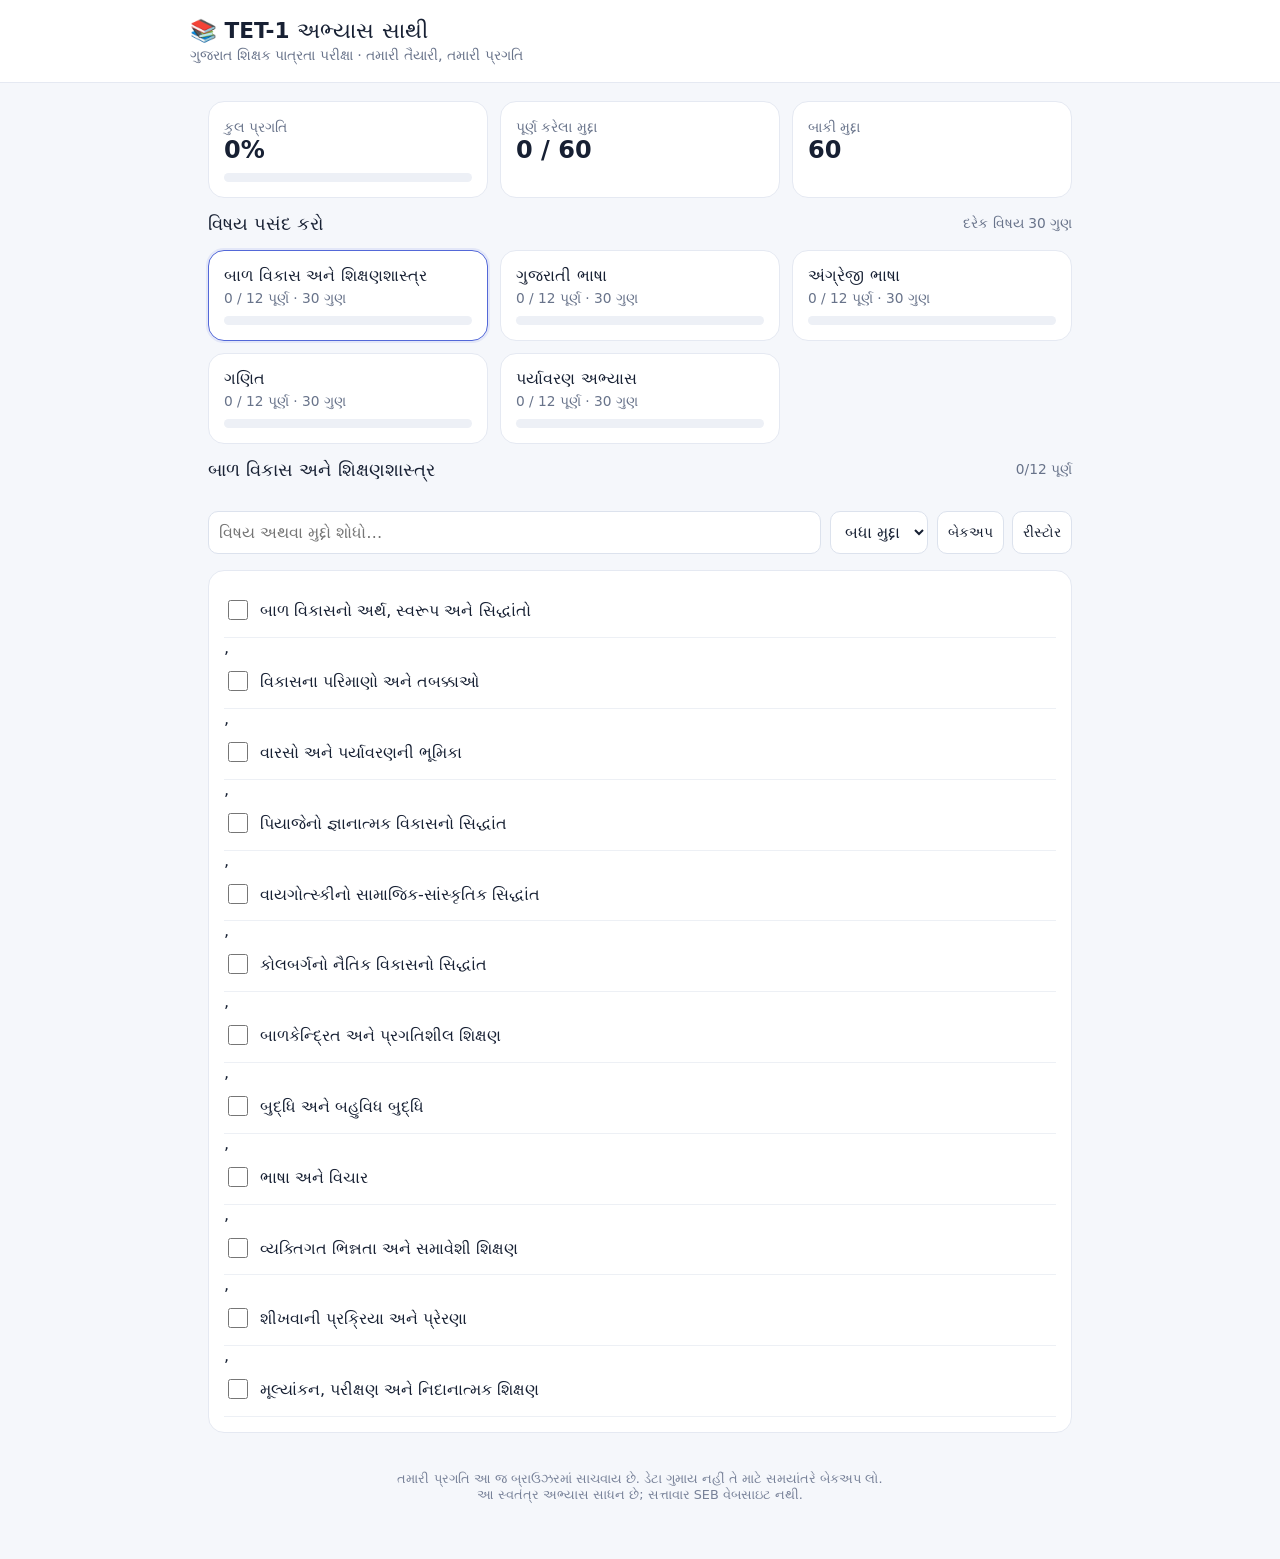
==== index.html @ f1911a13 "Build Gujarati TET-1 study checklist website" ====
<!doctype html>
<html lang="gu">
<head>
<meta charset="utf-8"><meta name="viewport" content="width=device-width,initial-scale=1">
<meta name="theme-color" content="#f5f7fb"><meta name="description" content="ગુજરાત TET-1 માટે સરળ ગુજરાતી અભ્યાસ પ્રગતિ ટ્રેકર">
<title>TET-1 અભ્યાસ સાથી</title>
<style>
:root{font-family:system-ui,"Noto Sans Gujarati",sans-serif;color:#172033;background:#f5f7fb;font-synthesis:none}*{box-sizing:border-box}body{margin:0}header{background:#fff;border-bottom:1px solid #e5e9f2;padding:18px max(18px,calc((100% - 900px)/2));position:sticky;top:0;z-index:2}h1{font-size:1.35rem;margin:0}header p{margin:4px 0 0;color:#68738a;font-size:.9rem}.wrap{max-width:900px;margin:auto;padding:18px}.stats,.subjects{display:grid;grid-template-columns:repeat(2,minmax(0,1fr));gap:12px}.card{background:white;border:1px solid #e5e9f2;border-radius:16px;padding:15px}.stat strong{font-size:1.5rem;display:block}.muted{color:#68738a;font-size:.86rem}.bar{height:9px;background:#edf0f6;border-radius:20px;overflow:hidden;margin-top:9px}.bar i{display:block;height:100%;background:#5368d8;border-radius:20px}.toolbar{display:flex;gap:9px;flex-wrap:wrap;margin:16px 0}.toolbar input,.toolbar select,button{font:inherit;border:1px solid #dce2ed;border-radius:10px;padding:10px;background:#fff;color:inherit}.toolbar input{flex:1;min-width:150px}.subject{cursor:pointer;text-align:left;width:100%}.subject.active{border-color:#5368d8;box-shadow:0 0 0 2px #5368d81c}.subject h3{margin:0 0 5px;font-size:1rem}.subject .muted{display:block}.topics{margin-top:14px}.topic{display:flex;gap:12px;align-items:flex-start;padding:13px 4px;border-bottom:1px solid #edf0f5}.topic input{width:20px;height:20px;accent-color:#5368d8;flex:none;margin:1px 0 0}.topic label{line-height:1.55;flex:1}.topic.done label{color:#8992a3;text-decoration:line-through}.section-title{display:flex;justify-content:space-between;align-items:center;gap:8px}.section-title h2{font-size:1.12rem}.actions{display:flex;gap:8px;flex-wrap:wrap}.actions button{font-size:.86rem}.empty{text-align:center;padding:30px;color:#68738a}.foot{font-size:.8rem;color:#778198;text-align:center;padding:25px 8px}@media(min-width:650px){.stats{grid-template-columns:repeat(3,1fr)}.subjects{grid-template-columns:repeat(3,1fr)}}@media(max-width:380px){.wrap{padding:12px}.card{padding:12px}}
</style></head>
<body><header><h1>📚 TET-1 અભ્યાસ સાથી</h1><p>ગુજરાત શિક્ષક પાત્રતા પરીક્ષા · તમારી તૈયારી, તમારી પ્રગતિ</p></header>
<main class="wrap"><section class="stats"><div class="card stat"><span class="muted">કુલ પ્રગતિ</span><strong id="percent">0%</strong><div class="bar"><i id="overallbar" style="width:0%"></i></div></div><div class="card stat"><span class="muted">પૂર્ણ કરેલા મુદ્દા</span><strong id="completed">0 / 0</strong></div><div class="card stat"><span class="muted">બાકી મુદ્દા</span><strong id="remaining">0</strong></div></section>
<div class="section-title"><h2>વિષય પસંદ કરો</h2><span class="muted">દરેક વિષય 30 ગુણ</span></div><section class="subjects" id="subjects"></section>
<div class="section-title"><h2 id="topicTitle">અભ્યાસના મુદ્દા</h2><span id="subjectProgress" class="muted"></span></div>
<div class="toolbar"><input id="search" type="search" placeholder="વિષય અથવા મુદ્દો શોધો…"><select id="filter"><option value="all">બધા મુદ્દા</option><option value="todo">બાકી</option><option value="done">પૂર્ણ</option></select><div class="actions"><button id="export">બેકઅપ</button><button id="import">રીસ્ટોર</button><input id="file" type="file" accept="application/json" hidden></div></div>
<section class="card topics" id="topics"></section><p class="foot">તમારી પ્રગતિ આ જ બ્રાઉઝરમાં સાચવાય છે. ડેટા ગુમાય નહીં તે માટે સમયાંતરે બેકઅપ લો.<br>આ સ્વતંત્ર અભ્યાસ સાધન છે; સત્તાવાર SEB વેબસાઇટ નથી.</p></main>
<script>
const subjects=[
{id:"cdp",name:"બાળ વિકાસ અને શિક્ષણશાસ્ત્ર",topics:["બાળ વિકાસનો અર્થ, સ્વરૂપ અને સિદ્ધાંતો","વિકાસના પરિમાણો અને તબક્કાઓ","વારસો અને પર્યાવરણની ભૂમિકા","પિયાજેનો જ્ઞાનાત્મક વિકાસનો સિદ્ધાંત","વાયગોત્સ્કીનો સામાજિક-સાંસ્કૃતિક સિદ્ધાંત","કોલબર્ગનો નૈતિક વિકાસનો સિદ્ધાંત","બાળકેન્દ્રિત અને પ્રગતિશીલ શિક્ષણ","બુદ્ધિ અને બહુવિધ બુદ્ધિ","ભાષા અને વિચાર","વ્યક્તિગત ભિન્નતા અને સમાવેશી શિક્ષણ","શીખવાની પ્રક્રિયા અને પ્રેરણા","મૂલ્યાંકન, પરીક્ષણ અને નિદાનાત્મક શિક્ષણ"]},
{id:"gu",name:"ગુજરાતી ભાષા",topics:["ભાષા સંપાદન અને ભાષા શિક્ષણના સિદ્ધાંતો","સાંભળવું અને બોલવું","વાંચન કૌશલ્ય અને ગદ્ય સમજ","લેખન કૌશલ્ય અને સર્જનાત્મક લેખન","વ્યાકરણ: સંજ્ઞા, સર્વનામ, વિશેષણ","ક્રિયાપદ, કાળ અને વાક્યરચના","સંધિ અને સમાસ","જોડણી, વિરામચિહ્નો અને શબ્દભંડોળ","સમાનાર્થી અને વિરુદ્ધાર્થી શબ્દો","રૂઢિપ્રયોગ અને કહેવતો","ભાષા શિક્ષણની પદ્ધતિઓ અને પ્રવૃત્તિઓ","ભાષાકીય ભૂલો અને ઉપચારાત્મક શિક્ષણ"]},
{id:"en",name:"અંગ્રેજી ભાષા",topics:["Learning and acquisition","Principles of language teaching","Listening and speaking skills","Reading comprehension","Writing skills and composition","Parts of speech","Tenses and subject-verb agreement","Articles, prepositions and conjunctions","Vocabulary, synonyms and antonyms","Phonetics and pronunciation","Language teaching methods and activities","Remedial teaching and assessment"]},
{id:"math",name:"ગણિત",topics:["સંખ્યા પદ્ધતિ અને સ્થાનકિંમત","પૂર્ણાંક, અપૂર્ણાંક અને દશાંશ","સરવાળો, બાદબાકી, ગુણાકાર અને ભાગાકાર","અવયવ અને અવયવીકરણ","માપન: લંબાઈ, વજન અને સમય","નાણાં અને વ્યવહાર","ભૂમિતિ: રેખા, ખૂણા અને આકાર","પરિમિતિ અને ક્ષેત્રફળ","ઘન આકારો અને ઘનફળ","આંકડાશાસ્ત્ર અને માહિતીનું નિરૂપણ","ગણિત શિક્ષણની પદ્ધતિઓ","ગણિતીય તર્ક, ભૂલો અને ઉપચારાત્મક શિક્ષણ"]},
{id:"evs",name:"પર્યાવરણ અભ્યાસ",topics:["પરિવાર અને સામાજિક સંબંધો","ખોરાક અને પોષણ","પાણી: સ્ત્રોત, ઉપયોગ અને સંરક્ષણ","આવાસ અને રહેઠાણ","પ્રવાસ અને પરિવહન","છોડ અને પ્રાણીઓ","માનવ શરીર અને આરોગ્ય","પર્યાવરણ અને પ્રદૂષણ","કુદરતી સંસાધનો અને સંરક્ષણ","સ્થાનિક પર્યાવરણ અને સમુદાય","EVS શિક્ષણની પ્રવૃત્તિઓ અને પ્રયોગો","અવલોકન, પ્રોજેક્ટ અને મૂલ્યાંકન"]}];
const KEY="tet1-progress-v1";let saved={};try{saved=JSON.parse(localStorage.getItem(KEY)||"{}")}catch{}
let active="cdp";const all=()=>subjects.flatMap(s=>s.topics.map((t,i)=>s.id+"-"+i));const isDone=id=>saved[id]===true;
function totals(){let ids=all(),done=ids.filter(isDone).length,p=ids.length?Math.round(done/ids.length*100):0;document.querySelector("#percent").textContent=p+"%";document.querySelector("#overallbar").style.width=p+"%";document.querySelector("#completed").textContent=done+" / "+ids.length;document.querySelector("#remaining").textContent=ids.length-done}
function renderSubjects(){document.querySelector("#subjects").innerHTML=subjects.map(s=>{let n=s.topics.filter((_,i)=>isDone(s.id+"-"+i)).length,p=Math.round(n/s.topics.length*100);return '<button class="card subject '+(active===s.id?'active':'')+'" data-id="'+s.id+'"><h3>'+s.name+'</h3><span class="muted">'+n+' / '+s.topics.length+' પૂર્ણ · 30 ગુણ</span><div class="bar"><i style="width:'+p+'%"></i></div></button>'}).join("");document.querySelectorAll(".subject").forEach(b=>b.onclick=()=>{active=b.dataset.id;render()})}
function renderTopics(){let s=subjects.find(x=>x.id===active),q=document.querySelector("#search").value.trim().toLowerCase(),f=document.querySelector("#filter").value;document.querySelector("#topicTitle").textContent=s.name;let done=s.topics.filter((_,i)=>isDone(s.id+"-"+i)).length;document.querySelector("#subjectProgress").textContent=done+"/"+s.topics.length+" પૂર્ણ";let rows=s.topics.map((t,i)=>({t,id:s.id+"-"+i,done:isDone(s.id+"-"+i)})).filter(x=>(!q||(x.t+" "+s.name).toLowerCase().includes(q))&&(f==="all"||(f==="done"?x.done:!x.done)));document.querySelector("#topics").innerHTML=rows.length?rows.map(x=>'<div class="topic '+(x.done?'done':'')+'"><input type="checkbox" id="'+x.id+'" '+(x.done?'checked':'')+'><label for="'+x.id+'">'+x.t+'</label></div>').join():'<div class="empty">આ ફિલ્ટરમાં કોઈ મુદ્દો મળ્યો નથી.</div>';rows.forEach(x=>document.getElementById(x.id).onchange=e=>{saved[x.id]=e.target.checked;localStorage.setItem(KEY,JSON.stringify(saved));render()})}
function render(){totals();renderSubjects();renderTopics()}
document.querySelector("#search").oninput=renderTopics;document.querySelector("#filter").onchange=renderTopics;
document.querySelector("#export").onclick=()=>{let a=document.createElement("a"),u=URL.createObjectURL(new Blob([JSON.stringify(saved,null,2)],{type:"application/json"}));a.href=u;a.download="tet1-progress-backup.json";a.click();URL.revokeObjectURL(u)};
document.querySelector("#import").onclick=()=>document.querySelector("#file").click();document.querySelector("#file").onchange=async e=>{try{let d=JSON.parse(await e.target.files[0].text());if(!d||typeof d!=="object"||Array.isArray(d))throw 0;saved=Object.fromEntries(Object.entries(d).filter(([k,v])=>all().includes(k)&&v===true));localStorage.setItem(KEY,JSON.stringify(saved));render();alert("બેકઅપ સફળતાપૂર્વક રીસ્ટોર થયું.")}catch{alert("આ બેકઅપ ફાઇલ માન્ય નથી.")}e.target.value=""};
render();
</script></body></html>
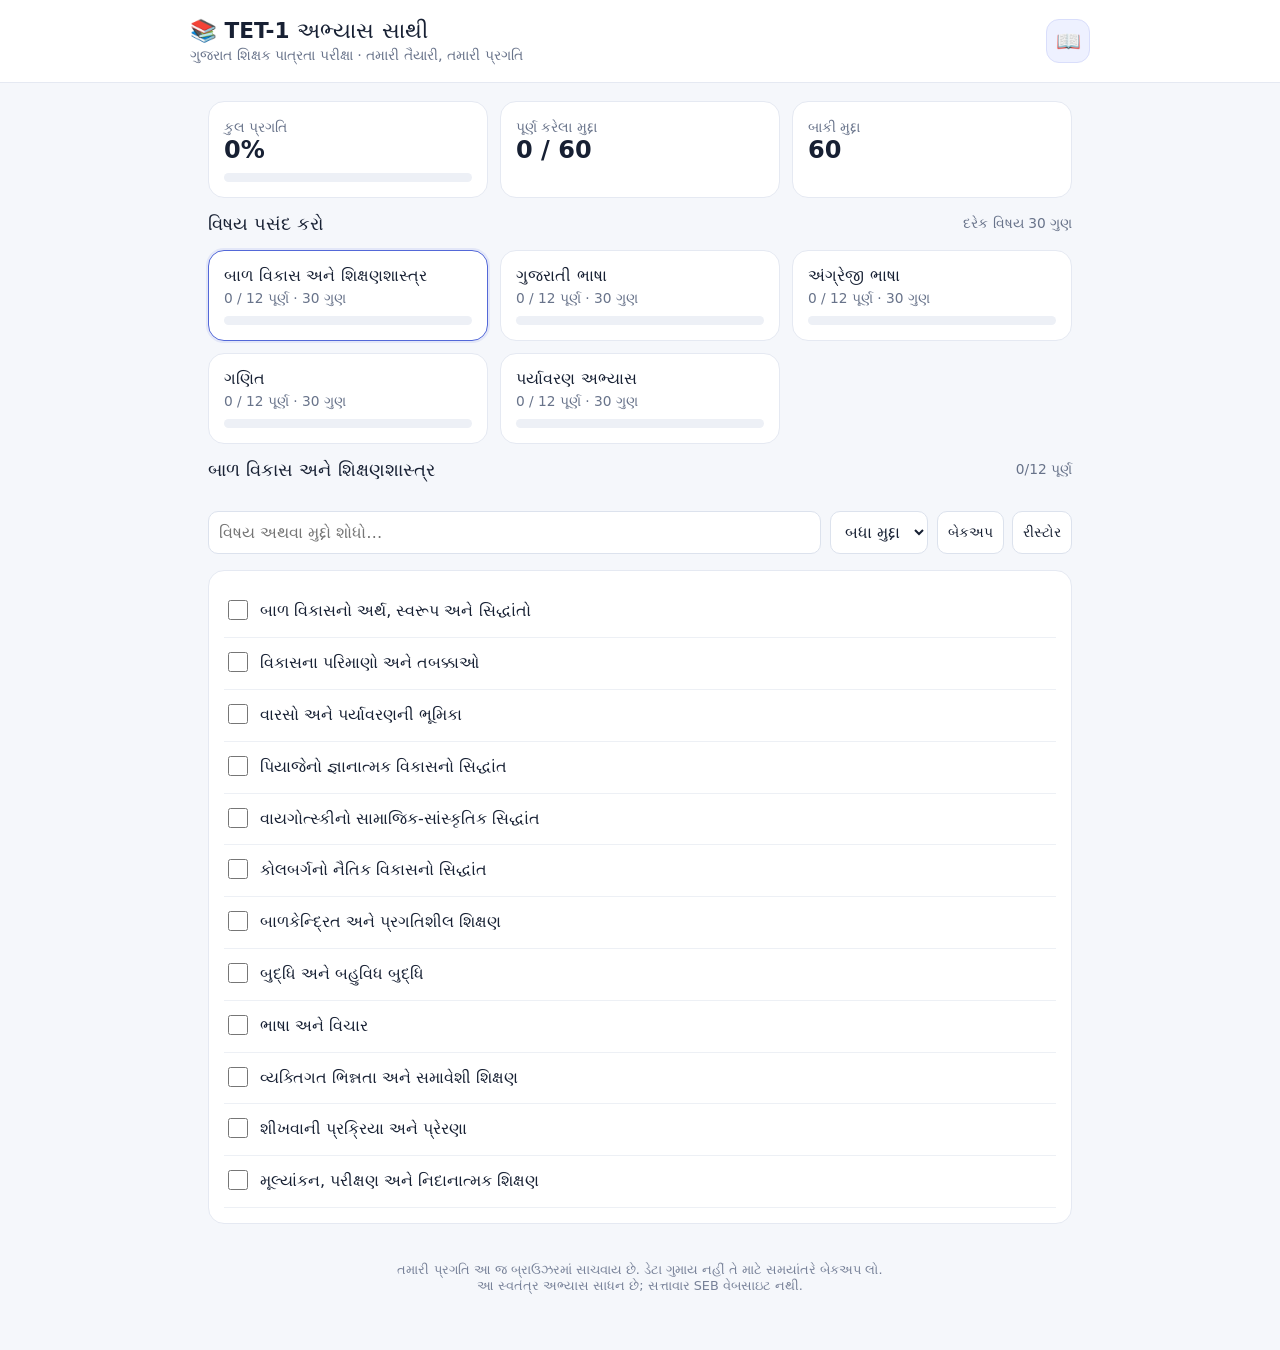
==== commit 3a0672bd: "Add detailed Gujarati TET-1 syllabus and paper pattern" ====
--- a/index.html
+++ b/index.html
@@ -6,9 +6,256 @@
 <title>TET-1 અભ્યાસ સાથી</title>
 <style>
 :root{font-family:system-ui,"Noto Sans Gujarati",sans-serif;color:#172033;background:#f5f7fb;font-synthesis:none}*{box-sizing:border-box}body{margin:0}header{background:#fff;border-bottom:1px solid #e5e9f2;padding:18px max(18px,calc((100% - 900px)/2));position:sticky;top:0;z-index:2}h1{font-size:1.35rem;margin:0}header p{margin:4px 0 0;color:#68738a;font-size:.9rem}.wrap{max-width:900px;margin:auto;padding:18px}.stats,.subjects{display:grid;grid-template-columns:repeat(2,minmax(0,1fr));gap:12px}.card{background:white;border:1px solid #e5e9f2;border-radius:16px;padding:15px}.stat strong{font-size:1.5rem;display:block}.muted{color:#68738a;font-size:.86rem}.bar{height:9px;background:#edf0f6;border-radius:20px;overflow:hidden;margin-top:9px}.bar i{display:block;height:100%;background:#5368d8;border-radius:20px}.toolbar{display:flex;gap:9px;flex-wrap:wrap;margin:16px 0}.toolbar input,.toolbar select,button{font:inherit;border:1px solid #dce2ed;border-radius:10px;padding:10px;background:#fff;color:inherit}.toolbar input{flex:1;min-width:150px}.subject{cursor:pointer;text-align:left;width:100%}.subject.active{border-color:#5368d8;box-shadow:0 0 0 2px #5368d81c}.subject h3{margin:0 0 5px;font-size:1rem}.subject .muted{display:block}.topics{margin-top:14px}.topic{display:flex;gap:12px;align-items:flex-start;padding:13px 4px;border-bottom:1px solid #edf0f5}.topic input{width:20px;height:20px;accent-color:#5368d8;flex:none;margin:1px 0 0}.topic label{line-height:1.55;flex:1}.topic.done label{color:#8992a3;text-decoration:line-through}.section-title{display:flex;justify-content:space-between;align-items:center;gap:8px}.section-title h2{font-size:1.12rem}.actions{display:flex;gap:8px;flex-wrap:wrap}.actions button{font-size:.86rem}.empty{text-align:center;padding:30px;color:#68738a}.foot{font-size:.8rem;color:#778198;text-align:center;padding:25px 8px}@media(min-width:650px){.stats{grid-template-columns:repeat(3,1fr)}.subjects{grid-template-columns:repeat(3,1fr)}}@media(max-width:380px){.wrap{padding:12px}.card{padding:12px}}
+
+header .headrow{max-width:900px;margin:auto;display:flex;align-items:center;justify-content:space-between;gap:14px}
+.nav-icon{width:44px;height:44px;display:grid;place-items:center;padding:0;border-radius:13px;font-size:1.25rem;background:#eef1ff;border:1px solid #d9defb;cursor:pointer;flex:none}
+.nav-icon:focus-visible,.close-syllabus:focus-visible,summary:focus-visible{outline:3px solid #8b9aff;outline-offset:3px}
+.syllabus-panel{margin-bottom:18px;scroll-margin-top:100px}
+.syllabus-head{display:flex;justify-content:space-between;align-items:flex-start;gap:12px}
+.syllabus-head h2{margin:0 0 6px;font-size:1.2rem}
+.syllabus-head p{margin:0}
+.close-syllabus{font:inherit;border:1px solid #dce2ed;border-radius:10px;padding:8px 11px;background:#fff;color:inherit;white-space:nowrap}
+.pattern-grid{display:grid;grid-template-columns:repeat(2,minmax(0,1fr));gap:9px;margin:14px 0}
+.pattern-cell{background:#f7f8fc;border:1px solid #e8ebf3;border-radius:12px;padding:11px}
+.pattern-cell strong{display:block;font-size:1.1rem}
+.pattern-cell span{display:block;color:#68738a;font-size:.82rem;margin-top:2px}
+.pattern-table{width:100%;border-collapse:collapse;font-size:.91rem;margin:10px 0 12px}
+.pattern-table th,.pattern-table td{border-bottom:1px solid #e9edf4;padding:10px 7px;text-align:left;vertical-align:top}
+.pattern-table th{color:#59657c;font-weight:650;background:#fafbfe}
+.pattern-table td:nth-child(2),.pattern-table td:nth-child(3){white-space:nowrap}
+.syllabus-item{border:1px solid #e6eaf2;border-radius:13px;margin:10px 0;background:#fff;overflow:hidden}
+.syllabus-item summary{padding:14px 15px;cursor:pointer;font-weight:700;line-height:1.45}
+.syllabus-body{padding:0 15px 15px;line-height:1.75;color:#344057}
+.syllabus-body h4{margin:12px 0 5px;color:#202b42}
+.syllabus-body ul{padding-left:20px;margin:6px 0}
+.syllabus-body li{margin:4px 0}
+.syllabus-note{background:#f6f8ff;border:1px solid #e0e6ff;border-radius:12px;padding:12px;margin:12px 0;line-height:1.65}
+.source-links{display:flex;flex-wrap:wrap;gap:12px;font-size:.88rem}
+.source-links a{color:#465cc5}
+@media(min-width:650px){.pattern-grid{grid-template-columns:repeat(4,minmax(0,1fr))}}
+@media(max-width:430px){.pattern-table{font-size:.82rem}.pattern-table th,.pattern-table td{padding:8px 5px}.syllabus-head{align-items:center}}
+
 </style></head>
-<body><header><h1>📚 TET-1 અભ્યાસ સાથી</h1><p>ગુજરાત શિક્ષક પાત્રતા પરીક્ષા · તમારી તૈયારી, તમારી પ્રગતિ</p></header>
-<main class="wrap"><section class="stats"><div class="card stat"><span class="muted">કુલ પ્રગતિ</span><strong id="percent">0%</strong><div class="bar"><i id="overallbar" style="width:0%"></i></div></div><div class="card stat"><span class="muted">પૂર્ણ કરેલા મુદ્દા</span><strong id="completed">0 / 0</strong></div><div class="card stat"><span class="muted">બાકી મુદ્દા</span><strong id="remaining">0</strong></div></section>
+<body><header><div class="headrow"><div><h1>📚 TET-1 અભ્યાસ સાથી</h1><p>ગુજરાત શિક્ષક પાત્રતા પરીક્ષા · તમારી તૈયારી, તમારી પ્રગતિ</p></div><button id="syllabusToggle" class="nav-icon" type="button" title="સિલેબસ અને પેપર પેટર્ન" aria-label="સિલેબસ અને પેપર પેટર્ન" aria-expanded="false">📖</button></div></header>
+<main class="wrap">
+
+<section id="syllabusPanel" class="card syllabus-panel" hidden aria-labelledby="syllabusTitle">
+  <div class="syllabus-head">
+    <div>
+      <h2 id="syllabusTitle">TET-1 પેપર પેટર્ન અને વિગતવાર અભ્યાસક્રમ</h2>
+      <p class="muted">ધોરણ ૧ થી ૫ માટેની ગુજરાત શિક્ષક યોગ્યતા કસોટી</p>
+    </div>
+    <button id="closeSyllabus" class="close-syllabus" type="button">બંધ કરો</button>
+  </div>
+  <div class="syllabus-note"><strong>મહત્ત્વની નોંધ:</strong> આ વિભાગ ગુજરાત સરકારના શિક્ષણ વિભાગના તા. ૦૮/૧૦/૨૦૨૪ના વિગતવાર અભ્યાસક્રમ ઠરાવ અને રાજ્ય પરીક્ષા બોર્ડના TET-I-2025 જાહેરનામા પ્રમાણે તૈયાર કર્યો છે. નવી પરીક્ષાનું જાહેરનામું અથવા સુધારો બહાર પડે તો તેની સૂચનાઓને અંતિમ માનવી.</div>
+
+  <h3>પેપર પેટર્ન</h3>
+  <div class="pattern-grid">
+    <div class="pattern-cell"><strong>૧૫૦</strong><span>કુલ પ્રશ્નો</span></div>
+    <div class="pattern-cell"><strong>૧૫૦</strong><span>કુલ ગુણ</span></div>
+    <div class="pattern-cell"><strong>૧૨૦ મિનિટ</strong><span>કુલ સમય</span></div>
+    <div class="pattern-cell"><strong>૦.૦૦</strong><span>ખોટા જવાબ માટે નેગેટિવ માર્કિંગ નહીં</span></div>
+  </div>
+  <table class="pattern-table">
+    <thead><tr><th>વિભાગ</th><th>વિષય</th><th>પ્રશ્નો / ગુણ</th></tr></thead>
+    <tbody>
+      <tr><td>૧</td><td>બાળ વિકાસ અને શૈક્ષણિક શાસ્ત્ર</td><td>૩૦</td></tr>
+      <tr><td>૨</td><td>ગુજરાતી ભાષા</td><td>૩૦</td></tr>
+      <tr><td>૩</td><td>અંગ્રેજી ભાષા</td><td>૩૦</td></tr>
+      <tr><td>૪</td><td>ગણિત</td><td>૩૦</td></tr>
+      <tr><td>૫</td><td>પર્યાવરણ, સામાન્ય જ્ઞાન અને શિક્ષણના વર્તમાન પ્રવાહો</td><td>૩૦</td></tr>
+      <tr><th colspan="2">કુલ</th><th>૧૫૦</th></tr>
+    </tbody>
+  </table>
+  <ul class="muted">
+    <li>પરીક્ષા બહુવિકલ્પીય પ્રશ્નો (MCQ) આધારિત એક જ પ્રશ્નપત્રમાં લેવામાં આવે છે.</li>
+    <li>દરેક પ્રશ્ન ૧ ગુણનો હોય છે. દરેક પ્રશ્નમાં ચાર વિકલ્પમાંથી એક યોગ્ય વિકલ્પ પસંદ કરવાનો રહે છે.</li>
+    <li>તમામ પ્રશ્નો ફરજિયાત છે. ખોટા જવાબ માટે ગુણ કપાતા નથી.</li>
+    <li>જાહેરનામામાં ગુજરાતી, અંગ્રેજી અને હિન્દી માધ્યમની જોગવાઈ છે. અહીં અભ્યાસક્રમ ગુજરાતી ભાષામાં સમજાવ્યો છે.</li>
+    <li>૧૨૦ મિનિટમાં ૧૫૦ પ્રશ્નો એટલે સરેરાશ આશરે ૪૮ સેકન્ડ પ્રતિ પ્રશ્ન. સમયની વહેંચણી માટે આ ગણતરી ઉપયોગી છે.</li>
+  </ul>
+
+  <h3>વિગતવાર અભ્યાસક્રમ</h3>
+  <p class="muted">દરેક વિભાગ ખોલીને પેટાવિષયો વાંચો. સત્તાવાર ઠરાવમાં જણાવેલ મુદ્દાઓ સાથે તૈયારી સરળ બને તે માટે સંબંધિત અભ્યાસ મુદ્દાઓ પણ વિસ્તૃત રીતે સમજાવ્યા છે.</p>
+
+  <details class="syllabus-item">
+    <summary>વિભાગ ૧ — બાળ વિકાસ અને શૈક્ષણિક શાસ્ત્ર (૩૦ ગુણ)</summary>
+    <div class="syllabus-body">
+      <h4>અ. બાળ વિકાસ — ૧૫ પ્રશ્નો / ૧૫ ગુણ</h4>
+      <ul>
+        <li><strong>વિકાસનો અર્થ અને અધ્યયન સાથેનો સંબંધ:</strong> વૃદ્ધિ અને વિકાસ વચ્ચેનો તફાવત, વિકાસની સતત અને ક્રમબદ્ધ પ્રક્રિયા, વિકાસના વ્યક્તિગત તફાવતો અને શીખવાની તૈયારી પર તેની અસર.</li>
+        <li><strong>વિકાસના તબક્કા અને સિદ્ધાંતો:</strong> શારીરિક, જ્ઞાનાત્મક, ભાષાકીય, સામાજિક, ભાવનાત્મક અને નૈતિક વિકાસ; વિકાસના સામાન્ય સિદ્ધાંતો અને દરેક તબક્કાની વિશેષતાઓ.</li>
+        <li><strong>વિકાસને અસર કરતા પરિબળો:</strong> વારસો અને વાતાવરણ, કુટુંબ, શાળા, મિત્રો, સમાજ, પોષણ, આરોગ્ય અને સાંસ્કૃતિક પરિસ્થિતિઓની ભૂમિકા.</li>
+        <li><strong>સામાજિક વિકાસ અને સામાજિકીકરણ:</strong> બાળકનું સામાજિક જગત; માતા-પિતા, વાલી, શિક્ષક અને સહપાઠીઓની અસર; સહકાર, જૂથમાં કામ, નિયમો અને સામાજિક જવાબદારી.</li>
+        <li><strong>વિચારકો અને શૈક્ષણિક અર્થઘટન:</strong> એરિક્સનના મનોસામાજિક વિકાસના વિચારો, મોન્ટેસરીની સ્વતંત્ર પ્રવૃત્તિ, ફ્રોબેલના રમત આધારિત શિક્ષણ અને કોલબર્ગના નૈતિક વિકાસના તબક્કાઓ; તેમના વર્ગખંડમાં ઉપયોગ.</li>
+        <li><strong>બાળકેન્દ્રિત અને પ્રગતિશીલ શિક્ષણ:</strong> બાળકની જરૂરિયાત, રસ, અનુભવ અને ગતિને કેન્દ્રમાં રાખતું શિક્ષણ; અનુભવ દ્વારા શીખવું, પ્રવૃત્તિ, શોધ અને સહભાગિતા.</li>
+        <li><strong>બુદ્ધિ અને બહુઆયામી બુદ્ધિ:</strong> બુદ્ધિનો અર્થ, બુદ્ધિ અંગેના વિવિધ અભિગમ, હાવર્ડ ગાર્ડનરની બહુવિધ બુદ્ધિની સંકલ્પના અને વર્ગખંડમાં વિવિધ ક્ષમતાઓને તક આપવી.</li>
+        <li><strong>ભાષા અને વિચાર:</strong> ભાષા વિકાસ, વિચાર પ્રક્રિયા, શબ્દભંડોળ અને સંવાદનો જ્ઞાનાત્મક વિકાસ સાથેનો સંબંધ.</li>
+        <li><strong>લિંગ અને સમાનતા:</strong> લિંગ એક સામાજિક રચના તરીકે, લિંગભૂમિકા, પૂર્વગ્રહ, ભેદભાવ અને શિક્ષણમાં સમાન તક તથા સંવેદનશીલ વર્તન.</li>
+        <li><strong>વ્યક્તિગત ભિન્નતા:</strong> ભાષા, જાતિ, લિંગ, સમુદાય, ધર્મ, આર્થિક સ્થિતિ, રસ, ક્ષમતા અને શીખવાની ગતિમાં તફાવત; દરેક બાળકને યોગ્ય સહાય.</li>
+        <li><strong>મૂલ્યાંકન:</strong> અધ્યયનનું મૂલ્યાંકન અને અધ્યયન માટેનું મૂલ્યાંકન, શાળાકીય મૂલ્યાંકન, સતત અને સર્વગ્રાહી મૂલ્યાંકન (CCE), અવલોકન અને પ્રતિસાદ.</li>
+        <li><strong>વર્ગખંડમાં પ્રશ્નરચના:</strong> પૂર્વજ્ઞાન અને તૈયારી ઓળખતા પ્રશ્નો, સમજણ અને તર્કશક્તિ વિકસાવતા પ્રશ્નો, વિવેચનાત્મક વિચાર તથા અધ્યયન સિદ્ધિનું મૂલ્યાંકન.</li>
+      </ul>
+      <h4>બ. સમાવેશી શિક્ષણ અને વિશેષ જરૂરિયાત ધરાવતા બાળકો — ૫ પ્રશ્નો / ૫ ગુણ</h4>
+      <ul>
+        <li>સમાવેશી શિક્ષણનો અર્થ, હેતુ, સમાન તક અને ભેદભાવરહિત વર્ગખંડ.</li>
+        <li>આર્થિક-સામાજિક રીતે પછાત, વંચિત, ભાષાકીય રીતે વિવિધ અને અલગ સામાજિક પરિસ્થિતિ ધરાવતા બાળકોનું સમાવીકરણ.</li>
+        <li>અધ્યયન અક્ષમતા ધરાવતા બાળકોની ઓળખ અને સહાય: વાંચન, લેખન અથવા ગણતરીમાં સતત મુશ્કેલી; બાળકને લેબલ લગાવ્યા વિના યોગ્ય શૈક્ષણિક સહાય.</li>
+        <li>વિવિધ દિવ્યાંગતા ધરાવતા બાળકોની શૈક્ષણિક જરૂરિયાતો; સુલભ શૈક્ષણિક સામગ્રી, સરળ સૂચનાઓ, સહાયક સાધનો અને જરૂરી અનુકૂલન.</li>
+        <li>સમાવેશી શિક્ષકની ભૂમિકા: ધીરજ, સકારાત્મક અપેક્ષા, સહપાઠી સહયોગ, વાલી સાથે સંવાદ અને વ્યક્તિગત પ્રગતિનું અવલોકન.</li>
+      </ul>
+      <h4>ક. અધ્યયન અને શૈક્ષણિક શાસ્ત્ર — ૧૦ પ્રશ્નો / ૧૦ ગુણ</h4>
+      <ul>
+        <li>બાળકો કેવી રીતે વિચારે છે, શીખે છે અને અગાઉના અનુભવના આધારે નવી સમજ બનાવે છે; શાળાની સિદ્ધિને અસર કરતા કારણો.</li>
+        <li>અધ્યયન-અધ્યાપનની પાયાની પ્રક્રિયા, શીખવાની વ્યૂહરચનાઓ, સામાજિક પ્રવૃત્તિ તરીકે અધ્યયન અને સહઅધ્યયન.</li>
+        <li>બાળક સમસ્યા ઉકેલનાર અને વૈજ્ઞાનિક શોધક તરીકે: પ્રશ્ન પૂછવો, અનુમાન કરવું, તપાસવું, પુરાવા જોવું અને નિષ્કર્ષ કાઢવો.</li>
+        <li>બાળકોની વૈકલ્પિક સંકલ્પનાઓ અને ભૂલોને શીખવાની પ્રક્રિયાનો ભાગ માનવો; ભૂલનું કારણ શોધીને યોગ્ય માર્ગદર્શન આપવું.</li>
+        <li>જ્ઞાનાત્મક પ્રક્રિયા અને સંવેગો (લાગણીઓ) વચ્ચેનો સંબંધ; આત્મવિશ્વાસ, ચિંતા અને વર્ગખંડનું વાતાવરણ.</li>
+        <li>પ્રેરણાના પ્રકારો, રસ, પ્રશંસા, પ્રતિસાદ અને સ્વપ્રેરણા; વ્યક્તિગત તથા પર્યાવરણીય પરિબળોનો અધ્યયન પર પ્રભાવ.</li>
+        <li>પ્રવૃત્તિ આધારિત, અનુભવ આધારિત, સહકારી અને શોધ આધારિત શિક્ષણ; શિક્ષક માર્ગદર્શક તરીકે.</li>
+      </ul>
+    </div>
+  </details>
+
+  <details class="syllabus-item">
+    <summary>વિભાગ ૨ — ગુજરાતી ભાષા (૩૦ ગુણ)</summary>
+    <div class="syllabus-body">
+      <h4>અ. ભાષા સમજ અને અધિગ્રહણ — ૧૫ પ્રશ્નો / ૧૫ ગુણ</h4>
+      <ul>
+        <li>અપરીચિત પાઠ્યના બે ભાગ: એક ગદ્યખંડ અથવા નાટ્યખંડ અને એક કાવ્ય. ગદ્ય સાહિત્યિક, વૈજ્ઞાનિક, વર્ણનાત્મક અથવા વિચારાત્મક હોઈ શકે છે.</li>
+        <li>ગદ્ય અને કાવ્યનો મુખ્ય વિચાર, યોગ્ય શીર્ષક, સારાંશ, લેખકનો આશય, ભાવ, પાત્રો અને ઘટનાક્રમ સમજવો.</li>
+        <li>સ્પષ્ટ માહિતી શોધવી, અનુમાન કરવું, સંદર્ભ પરથી શબ્દનો અર્થ સમજવો, તાર્કિક નિષ્કર્ષ કાઢવો અને અભિપ્રાય ઓળખવો.</li>
+        <li>વાક્યરચના, શબ્દપ્રયોગ, ભાષાની યોગ્યતા અને પાઠમાં આવેલા વ્યાકરણના ઉપયોગને સમજવો.</li>
+        <li>શ્રવણ અને કથન કૌશલ્યનું ભાષા શિક્ષણમાં મહત્ત્વ; સંવાદ, પ્રશ્નોત્તરી, ચર્ચા અને વર્ગખંડની આંતરક્રિયા.</li>
+        <li>ધોરણ ૧ થી ૫ના ગુજરાતી ભાષા અભ્યાસક્રમના મૂળભૂત મુદ્દાઓ; પ્રશ્નોની સમજણ અને કઠિનતાનું સ્તર માધ્યમિક કક્ષાને અનુરૂપ હોઈ શકે છે.</li>
+      </ul>
+      <h4>બ. ગુજરાતી ભાષા શિક્ષણની પદ્ધતિ — ૧૫ પ્રશ્નો / ૧૫ ગુણ</h4>
+      <ul>
+        <li><strong>ભાષા અધિગમણ અને સંપાદન:</strong> બાળક સ્વાભાવિક રીતે ભાષા કેવી રીતે શીખે છે; ઘર અને શાળાના ભાષિક વાતાવરણની અસર.</li>
+        <li><strong>ભાષા શિક્ષણના સિદ્ધાંતો:</strong> સરળથી જટિલ, જાણીતા પરથી અજાણ્યા તરફ, અનુભવ અને સંવાદ આધારિત શિક્ષણ.</li>
+        <li><strong>વ્યાકરણની ભૂમિકા:</strong> વ્યાકરણને અલગથી યાદ કરાવવાને બદલે વાંચન, લેખન અને બોલવામાં યોગ્ય સંદર્ભે વાપરવું; વિચારને મૌખિક અને લેખિત રીતે વ્યક્ત કરવો.</li>
+        <li><strong>ચાર ભાષાકૌશલ્યો:</strong> શ્રવણ, કથન, વાંચન અને લેખન; તેમનો પરસ્પર સંબંધ તથા દરેક કૌશલ્ય વિકસાવવાની પ્રવૃત્તિઓ.</li>
+        <li><strong>ભાષાકીય પડકારો:</strong> ઉચ્ચાર, જોડણી, શબ્દભંડોળ, વાક્યરચના, વાંચનપ્રવાહ, સમજણ અને અભિવ્યક્તિમાં થતી મુશ્કેલીઓ તથા સામાન્ય ભૂલો.</li>
+        <li><strong>મૂલ્યાંકન:</strong> મૌખિક જવાબ, વાંચન, લખાણ, સાંભળીને સમજવું, વાર્તા કહેવી અને દૈનિક ભાષા વપરાશ દ્વારા પ્રગતિ માપવી.</li>
+        <li><strong>અધ્યયન-અધ્યાપન સામગ્રી:</strong> પાઠ્યપુસ્તક, ચિત્રો, વાર્તાકાર્ડ, શબ્દકાર્ડ, બાળસાહિત્ય, ઑડિયો-વિડિયો અને સ્થાનિક ભાષિક સ્ત્રોતો.</li>
+        <li><strong>ઉપચારાત્મક શિક્ષણ:</strong> ભૂલનું નિદાન, વ્યક્તિગત અભ્યાસ, પુનરાવર્તન, વાંચન-લેખનનો વધારાનો અભ્યાસ અને પ્રોત્સાહક પ્રતિસાદ.</li>
+      </ul>
+      <p><strong>તૈયારી માટે જોડાયેલા ભાષા મુદ્દા:</strong> ગુજરાતી લિપિ અને જોડણી, શબ્દભંડોળ, સમાનાર્થી-વિરુદ્ધાર્થી, રૂઢિપ્રયોગ, કહેવતો, સંધિ-સમાસ, શબ્દભેદ, કાળ, વાક્યના પ્રકાર અને વિરામચિહ્નોનો સંદર્ભ સાથે અભ્યાસ કરવો.</p>
+    </div>
+  </details>
+
+  <details class="syllabus-item">
+    <summary>વિભાગ ૩ — અંગ્રેજી ભાષા (૩૦ ગુણ)</summary>
+    <div class="syllabus-body">
+      <h4>અ. ભાષા સમજ અને અધિગ્રહણ — ૧૫ પ્રશ્નો / ૧૫ ગુણ</h4>
+      <ul>
+        <li>અપરીચિત અંગ્રેજી પાઠ્યના બે ભાગ: એક ગદ્ય અથવા નાટ્યખંડ અને એક કાવ્ય.</li>
+        <li>પાઠનો મુખ્ય વિચાર, યોગ્ય શીર્ષક, ચોક્કસ માહિતી, ભાવ, હેતુ અને ઘટનાક્રમ સમજવો.</li>
+        <li>અનુમાન, સંદર્ભ પરથી શબ્દનો અર્થ, તાર્કિક અર્થઘટન, વાક્યનો અર્થ અને નિષ્કર્ષ કાઢવાની કસરત.</li>
+        <li>ભાષાના મૂળભૂત તત્ત્વો, સંવાદ, અર્થગ્રહણ અને વિદ્યાર્થી સાથેના વર્ગખંડ વ્યવહારને સમજતા પ્રશ્નો.</li>
+        <li>શ્રવણ અને કથન કૌશલ્યનું મહત્ત્વ તથા ભાષા શીખવામાં તેનો ઉપયોગ.</li>
+        <li>ધોરણ ૧ થી ૫ના અંગ્રેજી વિષયના અભ્યાસક્રમને આધાર રાખીને, સમજણ અને કઠિનતાનું સ્તર માધ્યમિક કક્ષાને અનુરૂપ હોઈ શકે છે.</li>
+      </ul>
+      <h4>બ. અંગ્રેજી ભાષા શિક્ષણની પદ્ધતિ — ૧૫ પ્રશ્નો / ૧૫ ગુણ</h4>
+      <ul>
+        <li>ભાષા અધિગમણ અને સંપાદન વચ્ચેનો તફાવત; બાળકના ભાષા વિકાસમાં વાતાવરણ અને સંવાદની ભૂમિકા.</li>
+        <li>ભાષા શિક્ષણના સિદ્ધાંતો અને નાના બાળકોને અંગ્રેજી શીખવવાની ઉંમર-અનુરૂપ રીતો.</li>
+        <li>વ્યાકરણની ભૂમિકા અને તેને વાસ્તવિક ભાષા વપરાશમાં સંદર્ભ સાથે શીખવવું.</li>
+        <li>શ્રવણ, કથન, વાંચન અને લેખન — ચારેય કૌશલ્યો માટે યોગ્ય પ્રવૃત્તિ, રમત, વાર્તા, ગીત અને સંવાદ.</li>
+        <li>ઉચ્ચાર, શબ્દભંડોળ, વાંચનસમજ, જોડણી, વાક્ય રચના અને ભાષાની ભૂલોમાં આવતી મુશ્કેલીઓ.</li>
+        <li>ભાષાકૌશલ્યોનું મૂલ્યાંકન: મૌખિક કાર્ય, વાંચન, લેખન, સાંભળીને જવાબ, પોર્ટફોલિયો અને નિરીક્ષણ.</li>
+        <li>શૈક્ષણિક સામગ્રી: પાઠ્યપુસ્તક, ચિત્રપુસ્તક, ફ્લેશકાર્ડ, ઑડિયો, વિડિયો, રમતો અને વર્ગખંડ બહારના ભાષિક સ્રોતો.</li>
+        <li>ઉપચારાત્મક શિક્ષણ: બાળકની ચોક્કસ મુશ્કેલી ઓળખવી, સરળ ઉદાહરણો, પુનરાવર્તન અને વ્યક્તિગત પ્રતિસાદ.</li>
+      </ul>
+      <p><strong>તૈયારી માટે જોડાયેલા ભાષા મુદ્દા:</strong> શબ્દભેદ, મૂળભૂત કાળ, articles, prepositions, conjunctions, subject-verb agreement, સરળ sentence structure, vocabulary અને વાંચન આધારિત grammarનો અભ્યાસ કરવો.</p>
+    </div>
+  </details>
+
+  <details class="syllabus-item">
+    <summary>વિભાગ ૪ — ગણિત (૩૦ ગુણ)</summary>
+    <div class="syllabus-body">
+      <h4>અ. વિષયવસ્તુ — ૧૫ પ્રશ્નો / ૧૫ ગુણ</h4>
+      <ul>
+        <li><strong>સંખ્યા જ્ઞાન:</strong> ગણતરી, સ્થાનકિંમત, મોટી-નાની સંખ્યા, સંખ્યા ક્રમ, પૂર્વવર્તી-અનુવર્તી, સમ-વિસમ અને સંખ્યાની રચના.</li>
+        <li><strong>મૂળભૂત ક્રિયાઓ:</strong> સરવાળો, બાદબાકી, ગુણાકાર, ભાગાકાર, અંદાજ, માનસિક ગણતરી અને દૈનિક જીવનના શબ્દપ્રશ્નો.</li>
+        <li><strong>અપૂર્ણાંક અને દશાંશ:</strong> અપૂર્ણાંકનો અર્થ, સમકક્ષ અપૂર્ણાંક, સરખામણી, સરળ ક્રિયાઓ અને દશાંશનો રોજિંદા ઉપયોગ.</li>
+        <li><strong>અવયવ અને ગુણાક:</strong> અવયવ, ગુણાક, સામાન્ય અવયવ/ગુણાક અને સંખ્યાઓ વચ્ચેના સંબંધ.</li>
+        <li><strong>પેટર્ન અને તર્ક:</strong> સંખ્યાક્રમ, આકારના નમૂના, નિયમ શોધવો, અનુમાન અને સમસ્યા ઉકેલવાની રીત.</li>
+        <li><strong>ભૂમિતિ:</strong> બિંદુ, રેખા, રેખાખંડ, કિરણ, ખૂણા, ત્રિકોણ, ચતુષ્કોણ, વર્તુળ, સમમિતિ અને આસપાસના આકારો.</li>
+        <li><strong>માપન:</strong> લંબાઈ, વજન, ક્ષમતા, સમય, કેલેન્ડર, એકમોનું રૂપાંતર અને યોગ્ય સાધન પસંદ કરવું.</li>
+        <li><strong>નાણાં અને વ્યવહાર:</strong> નોટ-સિક્કા, કિંમત, બાકી રકમ, ખરીદી-વેચાણ અને સરળ હિસાબ.</li>
+        <li><strong>પરિમિતિ અને ક્ષેત્રફળ:</strong> સરળ આકારોની બાજુઓ, પરિમિતિ અને ક્ષેત્રફળની મૂળભૂત સમજ.</li>
+        <li><strong>માહિતીનું નિરૂપણ:</strong> ચિત્રઆલેખ, કોષ્ટક, સરળ આલેખ વાંચવો, માહિતીની સરખામણી અને તારણ કાઢવું.</li>
+        <li>મુખ્ય આધાર ધોરણ ૧ થી ૫નો ગણિત અભ્યાસક્રમ છે; પ્રશ્નોની મુશ્કેલી અને સંબંધ માધ્યમિક કક્ષા સુધી જઈ શકે છે.</li>
+      </ul>
+      <h4>બ. ગણિત શિક્ષણની પદ્ધતિ — ૧૫ પ્રશ્નો / ૧૫ ગુણ</h4>
+      <ul>
+        <li><strong>ગણિતનું સ્વરૂપ:</strong> તાર્કિકતા, ચોકસાઈ, ક્રમબદ્ધ વિચાર, પેટર્ન અને સમસ્યા ઉકેલવાની ક્ષમતા.</li>
+        <li><strong>બાળકોની વિચારપ્રક્રિયા:</strong> બાળક ગણિતીય ખ્યાલ કેવી રીતે બનાવે છે, પોતાની રીત શોધે છે અને ઉકેલ સમજાવે છે.</li>
+        <li><strong>અભ્યાસક્રમમાં ગણિતનું સ્થાન:</strong> દૈનિક જીવન, અન્ય વિષયો અને આગળના અભ્યાસ સાથે ગણિતનો સંબંધ.</li>
+        <li><strong>શિક્ષણ પદ્ધતિઓ:</strong> મૂર્ત વસ્તુઓથી ચિત્ર અને પછી અમૂર્ત સંકલ્પના તરફ; પ્રવૃત્તિ, રમત, પ્રયોગ, જૂથકાર્ય, ચર્ચા અને શોધ આધારિત શિક્ષણ.</li>
+        <li><strong>વર્ગખંડની ભાષા:</strong> ગણિતીય શબ્દો, પ્રતીકો અને પ્રશ્નને બાળક સમજી શકે તેવી ભાષામાં રજૂ કરવો.</li>
+        <li><strong>મૂલ્યાંકન:</strong> ઔપચારિક અને અનૌપચારિક મૂલ્યાંકન, મૌખિક સમજ, કાર્યપત્રક, અવલોકન અને સમસ્યા ઉકેલવાની રીત તપાસવી.</li>
+        <li><strong>અધ્યાપનની સમસ્યાઓ:</strong> ગણિતનો ભય, સંકલ્પના ન સમજવી, એકમમાં ગૂંચવણ અને ગણતરીની ભૂલો.</li>
+        <li><strong>ભૂલો અને ઉપચાર:</strong> ભૂલનું કારણ શોધવું, વૈકલ્પિક ઉદાહરણો, સામગ્રી આધારિત સમજણ અને ધીમે ધીમે અભ્યાસ દ્વારા સુધારો.</li>
+      </ul>
+    </div>
+  </details>
+
+  <details class="syllabus-item">
+    <summary>વિભાગ ૫ — પર્યાવરણ, સામાન્ય જ્ઞાન અને શિક્ષણના વર્તમાન પ્રવાહો (૩૦ ગુણ)</summary>
+    <div class="syllabus-body">
+      <h4>અ. પર્યાવરણ વિષય અને પદ્ધતિશાસ્ત્ર — ૨૦ પ્રશ્નો / ૨૦ ગુણ</h4>
+      <p><strong>વિષયવસ્તુ — ૧૦ પ્રશ્નો / ૧૦ ગુણ</strong></p>
+      <ul>
+        <li><strong>કુટુંબ અને સમાજ:</strong> કુટુંબના પ્રકાર, સંબંધો, પડોશ, સમુદાય, વ્યવસાય, તહેવારો અને સામાજિક સહજીવન.</li>
+        <li><strong>ખોરાક અને આરોગ્ય:</strong> ખોરાકના સ્ત્રોત, પોષક તત્ત્વો, સંતુલિત આહાર, સ્વચ્છતા, રોગોથી બચાવ અને આરોગ્યપ્રદ ટેવો.</li>
+        <li><strong>પાણી:</strong> પાણીના સ્ત્રોત, ઉપયોગ, જળચક્રની મૂળભૂત સમજ, શુદ્ધિકરણ, બચત અને સંરક્ષણ.</li>
+        <li><strong>આવાસ:</strong> રહેઠાણના પ્રકાર, સ્થાનિક હવામાન પ્રમાણે ઘરની રચના, સ્વચ્છ અને સુરક્ષિત ઘર.</li>
+        <li><strong>પ્રવાસ અને પરિવહન:</strong> વાહનો, માર્ગ સલામતી, દિશા, નકશાની પ્રાથમિક સમજ અને સ્થળો વચ્ચેનો સંબંધ.</li>
+        <li><strong>છોડ અને પ્રાણીઓ:</strong> છોડના ભાગો અને ઉપયોગ, વૃદ્ધિ, પ્રાણીઓના રહેઠાણ, ખોરાક, અનુકૂલન અને જૈવવિવિધતા.</li>
+        <li><strong>માનવ શરીર અને આસપાસનું પર્યાવરણ:</strong> ઇન્દ્રિયો, શરીરની સંભાળ, સ્વચ્છતા, આરોગ્ય અને સલામતી.</li>
+        <li><strong>કુદરતી સંસાધનો:</strong> જમીન, હવા, પાણી, વન, ઊર્જા, પ્રદૂષણ અને સંસાધનોનો જવાબદારીપૂર્વક ઉપયોગ.</li>
+        <li><strong>સ્થાનિક પર્યાવરણ:</strong> ગુજરાતના સ્થાનિક જીવન, ખેતી, ઋતુઓ, પાણીના પ્રશ્નો, લોકજીવન અને કુદરતી પરિસ્થિતિઓના ઉદાહરણો.</li>
+        <li>આ વિભાગ માટે ધોરણ ૧ થી ૫ના પર્યાવરણ અભ્યાસના પાઠ્યક્રમને આધાર બનાવવો; સંકલ્પનાઓને ઊંડાણથી સમજવી.</li>
+      </ul>
+      <p><strong>પદ્ધતિશાસ્ત્ર — ૧૦ પ્રશ્નો / ૧૦ ગુણ</strong></p>
+      <ul>
+        <li>પર્યાવરણ અભ્યાસ (EVS)ની સંકલ્પના, વ્યાપ, હેતુ અને બાળકના રોજિંદા જીવનમાં તેનું મહત્ત્વ.</li>
+        <li>પર્યાવરણ શિક્ષણ અને પર્યાવરણ વિષય વચ્ચેનો સંબંધ; વિજ્ઞાન અને સામાજિક વિજ્ઞાન સાથેનો જોડાણ આધારિત અભ્યાસ.</li>
+        <li>અધ્યયનના સિદ્ધાંતો અને બાળકના પૂર્વઅનુભવથી નવી સંકલ્પના વિકસાવવી.</li>
+        <li>વિષય રજૂ કરવાની રીતો: અવલોકન, સ્થળ મુલાકાત, ચર્ચા, પ્રશ્નોત્તરી, વાર્તા, નકશો અને સ્થાનિક ઉદાહરણો.</li>
+        <li>પ્રવૃત્તિઓ, પ્રયોગો અને પ્રાયોગિક કાર્ય; સરળ તપાસ, માહિતી એકત્રિત કરવી અને નોંધ લખવી.</li>
+        <li>શિક્ષણ સહાયક સામગ્રી: ચિત્રો, નમૂનાઓ, નકશા, વાસ્તવિક વસ્તુઓ, વિડિયો અને સ્થાનિક સંસાધનો.</li>
+        <li>સતત અને સર્વગ્રાહી મૂલ્યાંકન (CCE), પ્રોજેક્ટ, અવલોકન, કાર્યઆધારિત ચકાસણી અને ચર્ચામાં ભાગીદારી.</li>
+        <li>EVS શિક્ષણમાં આવતી સમસ્યાઓ અને બાળકની ગેરસમજ દૂર કરવાની રીતો.</li>
+      </ul>
+      <h4>બ. સામાન્ય જ્ઞાન, તર્કશક્તિ, શિક્ષક અભિરુચિ અને માહિતી વિશ્લેષણ — ૫ પ્રશ્નો / ૫ ગુણ</h4>
+      <ul>
+        <li>સામાન્ય જ્ઞાન અને આસપાસની મહત્વપૂર્ણ ઘટનાઓની મૂળભૂત જાણકારી.</li>
+        <li>તાર્કિક ક્ષમતા: સમાનતા, વર્ગીકરણ, ક્રમ, સંબંધ ઓળખવો, સરળ શ્રેણી અને નિષ્કર્ષ.</li>
+        <li>શિક્ષક અભિરુચિ: વર્ગખંડની પરિસ્થિતિમાં યોગ્ય નિર્ણય, બાળક સાથે સંવેદનશીલ વર્તન, સહકાર અને ન્યાયપૂર્ણ વલણ.</li>
+        <li>માહિતી વિશ્લેષણ: કોષ્ટક, આલેખ અથવા આપેલી માહિતી વાંચવી, સરખામણી કરવી અને સરળ તારણ કાઢવું.</li>
+      </ul>
+      <h4>ક. શિક્ષણના વર્તમાન પ્રવાહો — ૫ પ્રશ્નો / ૫ ગુણ</h4>
+      <ul>
+        <li>શાળાશિક્ષણની નવીન પહેલ, ગુણવત્તાયુક્ત શિક્ષણ અને પાયાની સાક્ષરતા તથા અંકજ્ઞાન (FLN).</li>
+        <li>રાષ્ટ્રીય શિક્ષણ નીતિ ૨૦૨૦ના શાળાશિક્ષણ સંબંધિત મુખ્ય વિચારો.</li>
+        <li>મફત અને ફરજિયાત શિક્ષણનો અધિકાર અધિનિયમ, ૨૦૦૯ (RTE)ના મુખ્ય હેતુઓ અને બાળકોના અધિકારો.</li>
+        <li>સમગ્ર શિક્ષા, નિપુણ ભારત, PM POSHAN, DIKSHA અને ડિજિટલ શિક્ષણ જેવી શિક્ષણ પહેલોની મૂળભૂત સમજ.</li>
+        <li>ગુજરાતમાં પ્રાથમિક શિક્ષણની ગુણવત્તા, શિક્ષક તાલીમ, શૈક્ષણિક મૂલ્યાંકન અને સમાવેશી શિક્ષણ સંબંધિત પ્રવાહો.</li>
+      </ul>
+      <p class="muted">વર્તમાન પ્રવાહો માટે પરીક્ષા પહેલાં અધિકૃત સરકારી પરિપત્રો અને તાજેતરની શિક્ષણ સંબંધિત માહિતી ફરી તપાસવી.</p>
+    </div>
+  </details>
+
+  <div class="syllabus-note"><strong>તૈયારીની રીત:</strong> દરેક વિભાગમાં પહેલા સંકલ્પના સમજો, પછી ધોરણ ૧ થી ૫ના પાઠ્યપુસ્તકમાંથી ઉદાહરણો ઉકેલો, પદ્ધતિશાસ્ત્રના પ્રશ્નોનો અભ્યાસ કરો અને અંતે સમયમર્યાદામાં મૉક ટેસ્ટ આપો. માત્ર વ્યાખ્યાઓ યાદ ન રાખતા — વર્ગખંડમાં કઈ પરિસ્થિતિમાં કઈ રીત યોગ્ય છે તે સમજવું.</div>
+  <div class="source-links">
+    <a href="https://sebexam.org/AdvertiseFiles/2025/pre-1111-711-k001_102025.pdf" target="_blank" rel="noopener">ગુજરાત સરકારનો વિગતવાર અભ્યાસક્રમ ઠરાવ (PDF)</a>
+    <a href="https://www.sebexam.org/AdvertiseFiles/2025/%E0%AA%B6%E0%AA%BF%E0%AA%95%E0%AB%8D%E0%AA%B7%E0%AA%95%20%E0%AA%AF%E0%AB%8B%E0%AA%97%E0%AB%8D%E0%AA%AF%E0%AA%A4%E0%AA%BE%20%E0%AA%95%E0%AA%B8%E0%AB%8B%E0%AA%9F%E0%AB%80-i%20%28tet-i%29-2025%20%E0%AA%9C%E0%AA%BE%E0%AA%B9%E0%AB%87%E0%AA%B0%E0%AA%A8%E0%AA%BE%E0%AA%AE%E0%AB%81%E0%ં_102025.pdf" target="_blank" rel="noopener">SEB TET-I-2025 જાહેરનામું (PDF)</a>
+  </div>
+</section>
+<section class="stats"><div class="card stat"><span class="muted">કુલ પ્રગતિ</span><strong id="percent">0%</strong><div class="bar"><i id="overallbar" style="width:0%"></i></div></div><div class="card stat"><span class="muted">પૂર્ણ કરેલા મુદ્દા</span><strong id="completed">0 / 0</strong></div><div class="card stat"><span class="muted">બાકી મુદ્દા</span><strong id="remaining">0</strong></div></section>
 <div class="section-title"><h2>વિષય પસંદ કરો</h2><span class="muted">દરેક વિષય 30 ગુણ</span></div><section class="subjects" id="subjects"></section>
 <div class="section-title"><h2 id="topicTitle">અભ્યાસના મુદ્દા</h2><span id="subjectProgress" class="muted"></span></div>
 <div class="toolbar"><input id="search" type="search" placeholder="વિષય અથવા મુદ્દો શોધો…"><select id="filter"><option value="all">બધા મુદ્દા</option><option value="todo">બાકી</option><option value="done">પૂર્ણ</option></select><div class="actions"><button id="export">બેકઅપ</button><button id="import">રીસ્ટોર</button><input id="file" type="file" accept="application/json" hidden></div></div>
@@ -24,10 +271,21 @@
 let active="cdp";const all=()=>subjects.flatMap(s=>s.topics.map((t,i)=>s.id+"-"+i));const isDone=id=>saved[id]===true;
 function totals(){let ids=all(),done=ids.filter(isDone).length,p=ids.length?Math.round(done/ids.length*100):0;document.querySelector("#percent").textContent=p+"%";document.querySelector("#overallbar").style.width=p+"%";document.querySelector("#completed").textContent=done+" / "+ids.length;document.querySelector("#remaining").textContent=ids.length-done}
 function renderSubjects(){document.querySelector("#subjects").innerHTML=subjects.map(s=>{let n=s.topics.filter((_,i)=>isDone(s.id+"-"+i)).length,p=Math.round(n/s.topics.length*100);return '<button class="card subject '+(active===s.id?'active':'')+'" data-id="'+s.id+'"><h3>'+s.name+'</h3><span class="muted">'+n+' / '+s.topics.length+' પૂર્ણ · 30 ગુણ</span><div class="bar"><i style="width:'+p+'%"></i></div></button>'}).join("");document.querySelectorAll(".subject").forEach(b=>b.onclick=()=>{active=b.dataset.id;render()})}
-function renderTopics(){let s=subjects.find(x=>x.id===active),q=document.querySelector("#search").value.trim().toLowerCase(),f=document.querySelector("#filter").value;document.querySelector("#topicTitle").textContent=s.name;let done=s.topics.filter((_,i)=>isDone(s.id+"-"+i)).length;document.querySelector("#subjectProgress").textContent=done+"/"+s.topics.length+" પૂર્ણ";let rows=s.topics.map((t,i)=>({t,id:s.id+"-"+i,done:isDone(s.id+"-"+i)})).filter(x=>(!q||(x.t+" "+s.name).toLowerCase().includes(q))&&(f==="all"||(f==="done"?x.done:!x.done)));document.querySelector("#topics").innerHTML=rows.length?rows.map(x=>'<div class="topic '+(x.done?'done':'')+'"><input type="checkbox" id="'+x.id+'" '+(x.done?'checked':'')+'><label for="'+x.id+'">'+x.t+'</label></div>').join():'<div class="empty">આ ફિલ્ટરમાં કોઈ મુદ્દો મળ્યો નથી.</div>';rows.forEach(x=>document.getElementById(x.id).onchange=e=>{saved[x.id]=e.target.checked;localStorage.setItem(KEY,JSON.stringify(saved));render()})}
+function renderTopics(){let s=subjects.find(x=>x.id===active),q=document.querySelector("#search").value.trim().toLowerCase(),f=document.querySelector("#filter").value;document.querySelector("#topicTitle").textContent=s.name;let done=s.topics.filter((_,i)=>isDone(s.id+"-"+i)).length;document.querySelector("#subjectProgress").textContent=done+"/"+s.topics.length+" પૂર્ણ";let rows=s.topics.map((t,i)=>({t,id:s.id+"-"+i,done:isDone(s.id+"-"+i)})).filter(x=>(!q||(x.t+" "+s.name).toLowerCase().includes(q))&&(f==="all"||(f==="done"?x.done:!x.done)));document.querySelector("#topics").innerHTML=rows.length?rows.map(x=>'<div class="topic '+(x.done?'done':'')+'"><input type="checkbox" id="'+x.id+'" '+(x.done?'checked':'')+'><label for="'+x.id+'">'+x.t+'</label></div>').join(""):'<div class="empty">આ ફિલ્ટરમાં કોઈ મુદ્દો મળ્યો નથી.</div>';rows.forEach(x=>document.getElementById(x.id).onchange=e=>{saved[x.id]=e.target.checked;localStorage.setItem(KEY,JSON.stringify(saved));render()})}
 function render(){totals();renderSubjects();renderTopics()}
 document.querySelector("#search").oninput=renderTopics;document.querySelector("#filter").onchange=renderTopics;
 document.querySelector("#export").onclick=()=>{let a=document.createElement("a"),u=URL.createObjectURL(new Blob([JSON.stringify(saved,null,2)],{type:"application/json"}));a.href=u;a.download="tet1-progress-backup.json";a.click();URL.revokeObjectURL(u)};
 document.querySelector("#import").onclick=()=>document.querySelector("#file").click();document.querySelector("#file").onchange=async e=>{try{let d=JSON.parse(await e.target.files[0].text());if(!d||typeof d!=="object"||Array.isArray(d))throw 0;saved=Object.fromEntries(Object.entries(d).filter(([k,v])=>all().includes(k)&&v===true));localStorage.setItem(KEY,JSON.stringify(saved));render();alert("બેકઅપ સફળતાપૂર્વક રીસ્ટોર થયું.")}catch{alert("આ બેકઅપ ફાઇલ માન્ય નથી.")}e.target.value=""};
+
+const syllabusPanel=document.querySelector("#syllabusPanel");
+const syllabusToggle=document.querySelector("#syllabusToggle");
+function setSyllabusVisible(visible){
+  syllabusPanel.hidden=!visible;
+  syllabusToggle.setAttribute("aria-expanded",String(visible));
+  if(visible){syllabusPanel.scrollIntoView({behavior:"smooth",block:"start"});}
+}
+syllabusToggle.onclick=()=>setSyllabusVisible(syllabusPanel.hidden);
+document.querySelector("#closeSyllabus").onclick=()=>setSyllabusVisible(false);
+
 render();
 </script></body></html>
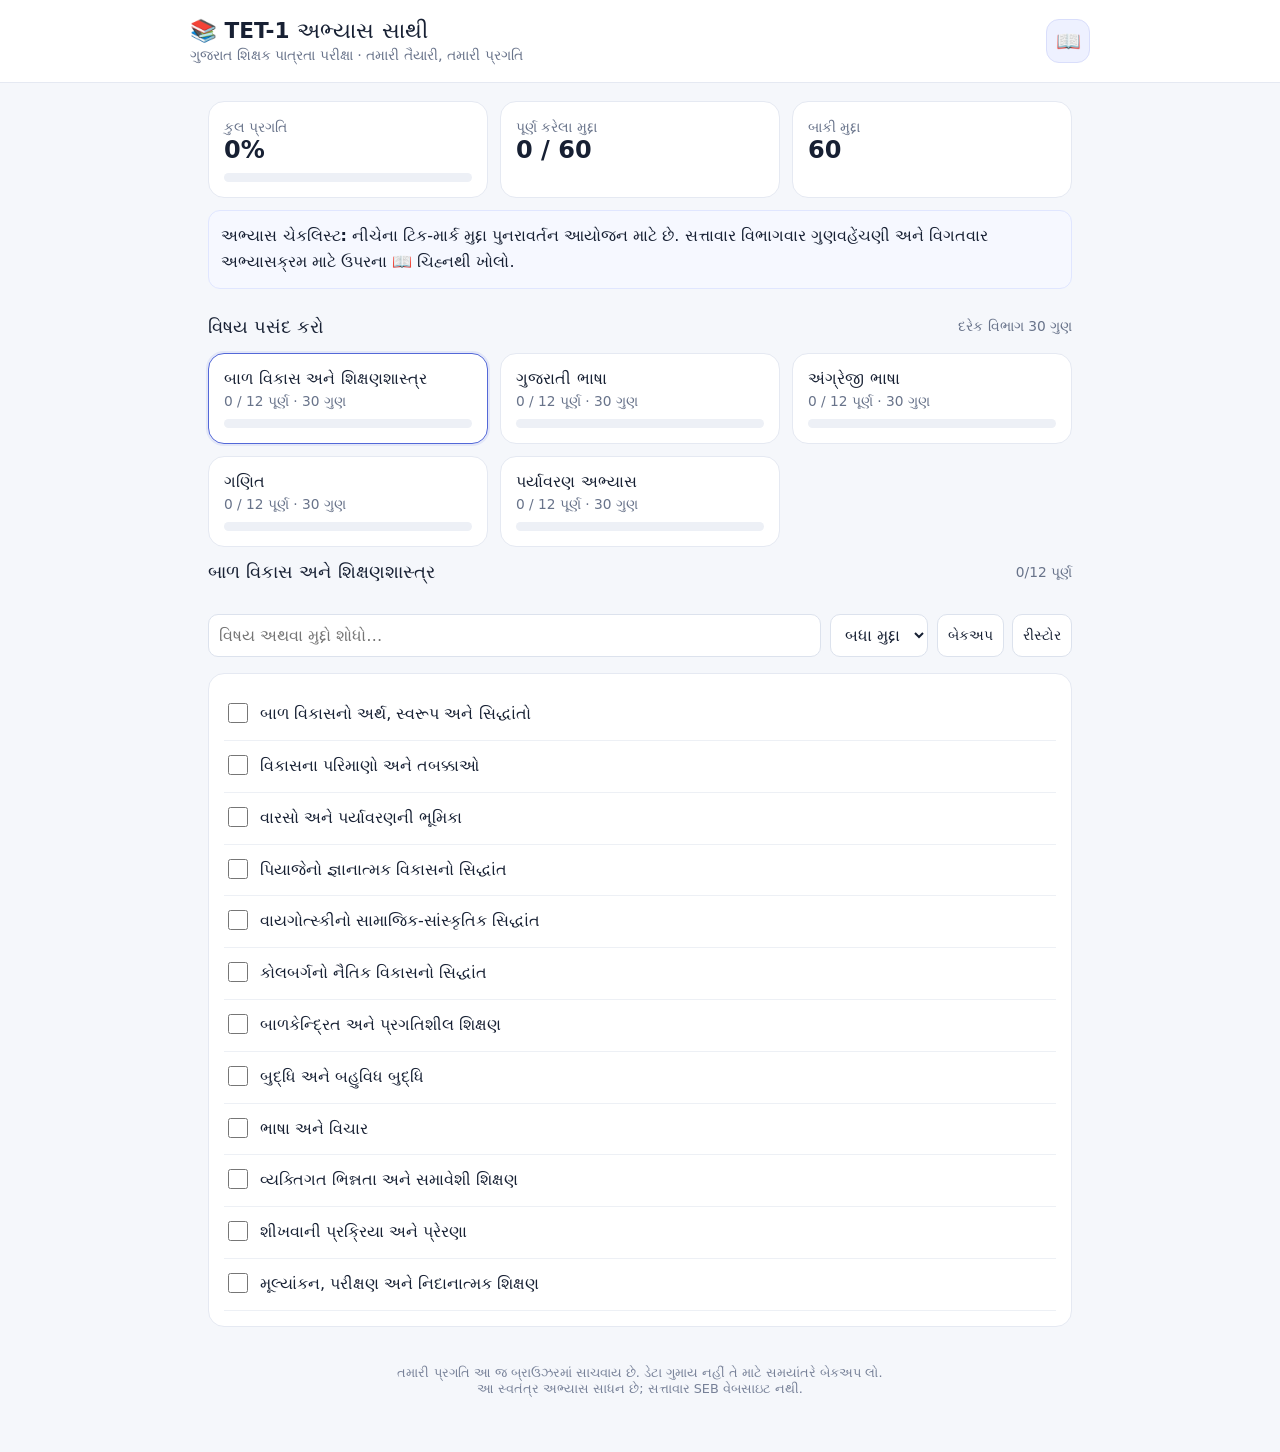
==== commit 03568b47: "Correct TET-1 syllabus with official Gujarati sources" ====
--- a/index.html
+++ b/index.html
@@ -39,224 +39,241 @@
 <body><header><div class="headrow"><div><h1>📚 TET-1 અભ્યાસ સાથી</h1><p>ગુજરાત શિક્ષક પાત્રતા પરીક્ષા · તમારી તૈયારી, તમારી પ્રગતિ</p></div><button id="syllabusToggle" class="nav-icon" type="button" title="સિલેબસ અને પેપર પેટર્ન" aria-label="સિલેબસ અને પેપર પેટર્ન" aria-expanded="false">📖</button></div></header>
 <main class="wrap">
 
+
 <section id="syllabusPanel" class="card syllabus-panel" hidden aria-labelledby="syllabusTitle">
   <div class="syllabus-head">
-    <div>
-      <h2 id="syllabusTitle">TET-1 પેપર પેટર્ન અને વિગતવાર અભ્યાસક્રમ</h2>
-      <p class="muted">ધોરણ ૧ થી ૫ માટેની ગુજરાત શિક્ષક યોગ્યતા કસોટી</p>
-    </div>
+    <div><h2 id="syllabusTitle">ગુજરાત TET-1 : પેપર પેટર્ન અને વિગતવાર અભ્યાસક્રમ</h2><p class="muted">પ્રાથમિક કક્ષા ધોરણ ૧ થી ૫ · ગુજરાતી ભાષામાં વિષયવાર માર્ગદર્શન</p></div>
     <button id="closeSyllabus" class="close-syllabus" type="button">બંધ કરો</button>
   </div>
-  <div class="syllabus-note"><strong>મહત્ત્વની નોંધ:</strong> આ વિભાગ ગુજરાત સરકારના શિક્ષણ વિભાગના તા. ૦૮/૧૦/૨૦૨૪ના વિગતવાર અભ્યાસક્રમ ઠરાવ અને રાજ્ય પરીક્ષા બોર્ડના TET-I-2025 જાહેરનામા પ્રમાણે તૈયાર કર્યો છે. નવી પરીક્ષાનું જાહેરનામું અથવા સુધારો બહાર પડે તો તેની સૂચનાઓને અંતિમ માનવી.</div>
-
-  <h3>પેપર પેટર્ન</h3>
+  <div class="syllabus-note"><strong>સ્રોત અને આવૃત્તિ:</strong> અહીં પેપર પેટર્ન માટે SEBના TET-I-2025 જાહેરનામા અને વિષયવાર મુદ્દા માટે શિક્ષણ વિભાગના વિગતવાર અભ્યાસક્રમના ઠરાવ તા. ૦૮/૧૦/૨૦૨૪નો ઉપયોગ કર્યો છે. SEBની વેબસાઇટ પર TET-I તથા TET-II માટેનો વધુ નવો સંયુક્ત ઠરાવ તા. ૦૮/૧૦/૨૦૨૫ પણ દર્શાવાયો છે. નવી પરીક્ષાનું અલગ જાહેરનામું આવે તો તેમાં આપેલો નવો અભ્યાસક્રમ અને માળખું જ અંતિમ ગણવું.</div>
+
+  <h3>૧. પેપર પેટર્ન — TET-I-2025 જાહેરનામા મુજબ</h3>
   <div class="pattern-grid">
-    <div class="pattern-cell"><strong>૧૫૦</strong><span>કુલ પ્રશ્નો</span></div>
-    <div class="pattern-cell"><strong>૧૫૦</strong><span>કુલ ગુણ</span></div>
-    <div class="pattern-cell"><strong>૧૨૦ મિનિટ</strong><span>કુલ સમય</span></div>
-    <div class="pattern-cell"><strong>૦.૦૦</strong><span>ખોટા જવાબ માટે નેગેટિવ માર્કિંગ નહીં</span></div>
+    <div class="pattern-cell"><strong>૧૫૦</strong><span>બહુવિકલ્પીય પ્રશ્નો</span></div>
+    <div class="pattern-cell"><strong>૧૫૦</strong><span>કુલ ગુણ · દરેક પ્રશ્ન ૧ ગુણ</span></div>
+    <div class="pattern-cell"><strong>૧૨૦ મિનિટ</strong><span>એક જ પ્રશ્નપત્ર</span></div>
+    <div class="pattern-cell"><strong>નેગેટિવ નહીં</strong><span>ખોટા જવાબ માટે ગુણ કપાતા નથી</span></div>
   </div>
   <table class="pattern-table">
     <thead><tr><th>વિભાગ</th><th>વિષય</th><th>પ્રશ્નો / ગુણ</th></tr></thead>
     <tbody>
       <tr><td>૧</td><td>બાળ વિકાસ અને શૈક્ષણિક શાસ્ત્ર</td><td>૩૦</td></tr>
-      <tr><td>૨</td><td>ગુજરાતી ભાષા</td><td>૩૦</td></tr>
-      <tr><td>૩</td><td>અંગ્રેજી ભાષા</td><td>૩૦</td></tr>
+      <tr><td>૨</td><td>ગુજરાતી ભાષા — Language I</td><td>૩૦</td></tr>
+      <tr><td>૩</td><td>અંગ્રેજી ભાષા — Language II</td><td>૩૦</td></tr>
       <tr><td>૪</td><td>ગણિત</td><td>૩૦</td></tr>
       <tr><td>૫</td><td>પર્યાવરણ, સામાન્ય જ્ઞાન અને શિક્ષણના વર્તમાન પ્રવાહો</td><td>૩૦</td></tr>
       <tr><th colspan="2">કુલ</th><th>૧૫૦</th></tr>
     </tbody>
   </table>
-  <ul class="muted">
-    <li>પરીક્ષા બહુવિકલ્પીય પ્રશ્નો (MCQ) આધારિત એક જ પ્રશ્નપત્રમાં લેવામાં આવે છે.</li>
-    <li>દરેક પ્રશ્ન ૧ ગુણનો હોય છે. દરેક પ્રશ્નમાં ચાર વિકલ્પમાંથી એક યોગ્ય વિકલ્પ પસંદ કરવાનો રહે છે.</li>
-    <li>તમામ પ્રશ્નો ફરજિયાત છે. ખોટા જવાબ માટે ગુણ કપાતા નથી.</li>
-    <li>જાહેરનામામાં ગુજરાતી, અંગ્રેજી અને હિન્દી માધ્યમની જોગવાઈ છે. અહીં અભ્યાસક્રમ ગુજરાતી ભાષામાં સમજાવ્યો છે.</li>
-    <li>૧૨૦ મિનિટમાં ૧૫૦ પ્રશ્નો એટલે સરેરાશ આશરે ૪૮ સેકન્ડ પ્રતિ પ્રશ્ન. સમયની વહેંચણી માટે આ ગણતરી ઉપયોગી છે.</li>
-  </ul>
-
-  <h3>વિગતવાર અભ્યાસક્રમ</h3>
-  <p class="muted">દરેક વિભાગ ખોલીને પેટાવિષયો વાંચો. સત્તાવાર ઠરાવમાં જણાવેલ મુદ્દાઓ સાથે તૈયારી સરળ બને તે માટે સંબંધિત અભ્યાસ મુદ્દાઓ પણ વિસ્તૃત રીતે સમજાવ્યા છે.</p>
+  <h4>વિભાગવાર આંતરિક ગુણવહેંચણી</h4>
+  <table class="pattern-table">
+    <thead><tr><th>વિભાગ</th><th>ઉપવિભાગ</th><th>ગુણ</th></tr></thead>
+    <tbody>
+      <tr><td>૧</td><td>બાળ વિકાસ</td><td>૧૫</td></tr>
+      <tr><td>૧</td><td>સમાવેશી શિક્ષણ અને વિશેષ જરૂરિયાત ધરાવતા બાળકો</td><td>૦૫</td></tr>
+      <tr><td>૧</td><td>અધ્યયન અને શૈક્ષણિક શાસ્ત્ર</td><td>૧૦</td></tr>
+      <tr><td>૨ અને ૩</td><td>ભાષા સમજ / અપઠિત પાઠો</td><td>૧૫ + ૧૫</td></tr>
+      <tr><td>૨ અને ૩</td><td>ભાષા વિકાસની શૈક્ષણિક પદ્ધતિ</td><td>૧૫ + ૧૫</td></tr>
+      <tr><td>૪</td><td>ગણિત વિષયવસ્તુ</td><td>૧૫</td></tr>
+      <tr><td>૪</td><td>ગણિત પદ્ધતિશાસ્ત્ર</td><td>૧૫</td></tr>
+      <tr><td>૫</td><td>પર્યાવરણ વિષયવસ્તુ</td><td>૧૦</td></tr>
+      <tr><td>૫</td><td>પર્યાવરણ પદ્ધતિશાસ્ત્ર</td><td>૧૦</td></tr>
+      <tr><td>૫</td><td>સામાન્ય જ્ઞાન, Reasoning, Logical Ability, Teaching Aptitude અને Data Interpretation</td><td>૦૫</td></tr>
+      <tr><td>૫</td><td>શિક્ષણના વર્તમાન પ્રવાહો</td><td>૦૫</td></tr>
+    </tbody>
+  </table>
+  <div class="syllabus-note"><strong>સમયની ગણતરી:</strong> ૧૨૦ મિનિટમાં ૧૫૦ પ્રશ્નો એટલે સરેરાશ ૪૮ સેકન્ડ પ્રતિ પ્રશ્ન. ચાર વિકલ્પમાંથી એક સાચો વિકલ્પ પસંદ કરવાનો રહે છે અને બધા પ્રશ્નો ફરજિયાત છે. નેગેટિવ માર્કિંગ ન હોવાથી છેલ્લે બાકી પ્રશ્નો ખાલી ન રહે તે માટે સમય રાખવો.</div>
+
+  <h3>૨. વિગતવાર સત્તાવાર અભ્યાસક્રમ</h3>
+  <p class="muted">નીચેના ગુણ અને મુખ્ય મુદ્દા સરકારી વિગતવાર અભ્યાસક્રમના ગુજરાતી લખાણ પરથી ગોઠવ્યા છે. જ્યાં સરકાર માત્ર વ્યાપ આપે છે અને એકમવાર ગુણ આપતી નથી ત્યાં સૂચવેલા ઉદાહરણોને “પૂરક અભ્યાસ” તરીકે જ દર્શાવ્યા છે.</p>
 
   <details class="syllabus-item">
     <summary>વિભાગ ૧ — બાળ વિકાસ અને શૈક્ષણિક શાસ્ત્ર (૩૦ ગુણ)</summary>
     <div class="syllabus-body">
-      <h4>અ. બાળ વિકાસ — ૧૫ પ્રશ્નો / ૧૫ ગુણ</h4>
-      <ul>
-        <li><strong>વિકાસનો અર્થ અને અધ્યયન સાથેનો સંબંધ:</strong> વૃદ્ધિ અને વિકાસ વચ્ચેનો તફાવત, વિકાસની સતત અને ક્રમબદ્ધ પ્રક્રિયા, વિકાસના વ્યક્તિગત તફાવતો અને શીખવાની તૈયારી પર તેની અસર.</li>
-        <li><strong>વિકાસના તબક્કા અને સિદ્ધાંતો:</strong> શારીરિક, જ્ઞાનાત્મક, ભાષાકીય, સામાજિક, ભાવનાત્મક અને નૈતિક વિકાસ; વિકાસના સામાન્ય સિદ્ધાંતો અને દરેક તબક્કાની વિશેષતાઓ.</li>
-        <li><strong>વિકાસને અસર કરતા પરિબળો:</strong> વારસો અને વાતાવરણ, કુટુંબ, શાળા, મિત્રો, સમાજ, પોષણ, આરોગ્ય અને સાંસ્કૃતિક પરિસ્થિતિઓની ભૂમિકા.</li>
-        <li><strong>સામાજિક વિકાસ અને સામાજિકીકરણ:</strong> બાળકનું સામાજિક જગત; માતા-પિતા, વાલી, શિક્ષક અને સહપાઠીઓની અસર; સહકાર, જૂથમાં કામ, નિયમો અને સામાજિક જવાબદારી.</li>
-        <li><strong>વિચારકો અને શૈક્ષણિક અર્થઘટન:</strong> એરિક્સનના મનોસામાજિક વિકાસના વિચારો, મોન્ટેસરીની સ્વતંત્ર પ્રવૃત્તિ, ફ્રોબેલના રમત આધારિત શિક્ષણ અને કોલબર્ગના નૈતિક વિકાસના તબક્કાઓ; તેમના વર્ગખંડમાં ઉપયોગ.</li>
-        <li><strong>બાળકેન્દ્રિત અને પ્રગતિશીલ શિક્ષણ:</strong> બાળકની જરૂરિયાત, રસ, અનુભવ અને ગતિને કેન્દ્રમાં રાખતું શિક્ષણ; અનુભવ દ્વારા શીખવું, પ્રવૃત્તિ, શોધ અને સહભાગિતા.</li>
-        <li><strong>બુદ્ધિ અને બહુઆયામી બુદ્ધિ:</strong> બુદ્ધિનો અર્થ, બુદ્ધિ અંગેના વિવિધ અભિગમ, હાવર્ડ ગાર્ડનરની બહુવિધ બુદ્ધિની સંકલ્પના અને વર્ગખંડમાં વિવિધ ક્ષમતાઓને તક આપવી.</li>
-        <li><strong>ભાષા અને વિચાર:</strong> ભાષા વિકાસ, વિચાર પ્રક્રિયા, શબ્દભંડોળ અને સંવાદનો જ્ઞાનાત્મક વિકાસ સાથેનો સંબંધ.</li>
-        <li><strong>લિંગ અને સમાનતા:</strong> લિંગ એક સામાજિક રચના તરીકે, લિંગભૂમિકા, પૂર્વગ્રહ, ભેદભાવ અને શિક્ષણમાં સમાન તક તથા સંવેદનશીલ વર્તન.</li>
-        <li><strong>વ્યક્તિગત ભિન્નતા:</strong> ભાષા, જાતિ, લિંગ, સમુદાય, ધર્મ, આર્થિક સ્થિતિ, રસ, ક્ષમતા અને શીખવાની ગતિમાં તફાવત; દરેક બાળકને યોગ્ય સહાય.</li>
-        <li><strong>મૂલ્યાંકન:</strong> અધ્યયનનું મૂલ્યાંકન અને અધ્યયન માટેનું મૂલ્યાંકન, શાળાકીય મૂલ્યાંકન, સતત અને સર્વગ્રાહી મૂલ્યાંકન (CCE), અવલોકન અને પ્રતિસાદ.</li>
-        <li><strong>વર્ગખંડમાં પ્રશ્નરચના:</strong> પૂર્વજ્ઞાન અને તૈયારી ઓળખતા પ્રશ્નો, સમજણ અને તર્કશક્તિ વિકસાવતા પ્રશ્નો, વિવેચનાત્મક વિચાર તથા અધ્યયન સિદ્ધિનું મૂલ્યાંકન.</li>
-      </ul>
-      <h4>બ. સમાવેશી શિક્ષણ અને વિશેષ જરૂરિયાત ધરાવતા બાળકો — ૫ પ્રશ્નો / ૫ ગુણ</h4>
-      <ul>
-        <li>સમાવેશી શિક્ષણનો અર્થ, હેતુ, સમાન તક અને ભેદભાવરહિત વર્ગખંડ.</li>
-        <li>આર્થિક-સામાજિક રીતે પછાત, વંચિત, ભાષાકીય રીતે વિવિધ અને અલગ સામાજિક પરિસ્થિતિ ધરાવતા બાળકોનું સમાવીકરણ.</li>
-        <li>અધ્યયન અક્ષમતા ધરાવતા બાળકોની ઓળખ અને સહાય: વાંચન, લેખન અથવા ગણતરીમાં સતત મુશ્કેલી; બાળકને લેબલ લગાવ્યા વિના યોગ્ય શૈક્ષણિક સહાય.</li>
-        <li>વિવિધ દિવ્યાંગતા ધરાવતા બાળકોની શૈક્ષણિક જરૂરિયાતો; સુલભ શૈક્ષણિક સામગ્રી, સરળ સૂચનાઓ, સહાયક સાધનો અને જરૂરી અનુકૂલન.</li>
-        <li>સમાવેશી શિક્ષકની ભૂમિકા: ધીરજ, સકારાત્મક અપેક્ષા, સહપાઠી સહયોગ, વાલી સાથે સંવાદ અને વ્યક્તિગત પ્રગતિનું અવલોકન.</li>
-      </ul>
-      <h4>ક. અધ્યયન અને શૈક્ષણિક શાસ્ત્ર — ૧૦ પ્રશ્નો / ૧૦ ગુણ</h4>
-      <ul>
-        <li>બાળકો કેવી રીતે વિચારે છે, શીખે છે અને અગાઉના અનુભવના આધારે નવી સમજ બનાવે છે; શાળાની સિદ્ધિને અસર કરતા કારણો.</li>
-        <li>અધ્યયન-અધ્યાપનની પાયાની પ્રક્રિયા, શીખવાની વ્યૂહરચનાઓ, સામાજિક પ્રવૃત્તિ તરીકે અધ્યયન અને સહઅધ્યયન.</li>
-        <li>બાળક સમસ્યા ઉકેલનાર અને વૈજ્ઞાનિક શોધક તરીકે: પ્રશ્ન પૂછવો, અનુમાન કરવું, તપાસવું, પુરાવા જોવું અને નિષ્કર્ષ કાઢવો.</li>
-        <li>બાળકોની વૈકલ્પિક સંકલ્પનાઓ અને ભૂલોને શીખવાની પ્રક્રિયાનો ભાગ માનવો; ભૂલનું કારણ શોધીને યોગ્ય માર્ગદર્શન આપવું.</li>
-        <li>જ્ઞાનાત્મક પ્રક્રિયા અને સંવેગો (લાગણીઓ) વચ્ચેનો સંબંધ; આત્મવિશ્વાસ, ચિંતા અને વર્ગખંડનું વાતાવરણ.</li>
-        <li>પ્રેરણાના પ્રકારો, રસ, પ્રશંસા, પ્રતિસાદ અને સ્વપ્રેરણા; વ્યક્તિગત તથા પર્યાવરણીય પરિબળોનો અધ્યયન પર પ્રભાવ.</li>
-        <li>પ્રવૃત્તિ આધારિત, અનુભવ આધારિત, સહકારી અને શોધ આધારિત શિક્ષણ; શિક્ષક માર્ગદર્શક તરીકે.</li>
-      </ul>
-    </div>
-  </details>
-
-  <details class="syllabus-item">
-    <summary>વિભાગ ૨ — ગુજરાતી ભાષા (૩૦ ગુણ)</summary>
-    <div class="syllabus-body">
-      <h4>અ. ભાષા સમજ અને અધિગ્રહણ — ૧૫ પ્રશ્નો / ૧૫ ગુણ</h4>
-      <ul>
-        <li>અપરીચિત પાઠ્યના બે ભાગ: એક ગદ્યખંડ અથવા નાટ્યખંડ અને એક કાવ્ય. ગદ્ય સાહિત્યિક, વૈજ્ઞાનિક, વર્ણનાત્મક અથવા વિચારાત્મક હોઈ શકે છે.</li>
-        <li>ગદ્ય અને કાવ્યનો મુખ્ય વિચાર, યોગ્ય શીર્ષક, સારાંશ, લેખકનો આશય, ભાવ, પાત્રો અને ઘટનાક્રમ સમજવો.</li>
-        <li>સ્પષ્ટ માહિતી શોધવી, અનુમાન કરવું, સંદર્ભ પરથી શબ્દનો અર્થ સમજવો, તાર્કિક નિષ્કર્ષ કાઢવો અને અભિપ્રાય ઓળખવો.</li>
-        <li>વાક્યરચના, શબ્દપ્રયોગ, ભાષાની યોગ્યતા અને પાઠમાં આવેલા વ્યાકરણના ઉપયોગને સમજવો.</li>
-        <li>શ્રવણ અને કથન કૌશલ્યનું ભાષા શિક્ષણમાં મહત્ત્વ; સંવાદ, પ્રશ્નોત્તરી, ચર્ચા અને વર્ગખંડની આંતરક્રિયા.</li>
-        <li>ધોરણ ૧ થી ૫ના ગુજરાતી ભાષા અભ્યાસક્રમના મૂળભૂત મુદ્દાઓ; પ્રશ્નોની સમજણ અને કઠિનતાનું સ્તર માધ્યમિક કક્ષાને અનુરૂપ હોઈ શકે છે.</li>
-      </ul>
-      <h4>બ. ગુજરાતી ભાષા શિક્ષણની પદ્ધતિ — ૧૫ પ્રશ્નો / ૧૫ ગુણ</h4>
-      <ul>
-        <li><strong>ભાષા અધિગમણ અને સંપાદન:</strong> બાળક સ્વાભાવિક રીતે ભાષા કેવી રીતે શીખે છે; ઘર અને શાળાના ભાષિક વાતાવરણની અસર.</li>
-        <li><strong>ભાષા શિક્ષણના સિદ્ધાંતો:</strong> સરળથી જટિલ, જાણીતા પરથી અજાણ્યા તરફ, અનુભવ અને સંવાદ આધારિત શિક્ષણ.</li>
-        <li><strong>વ્યાકરણની ભૂમિકા:</strong> વ્યાકરણને અલગથી યાદ કરાવવાને બદલે વાંચન, લેખન અને બોલવામાં યોગ્ય સંદર્ભે વાપરવું; વિચારને મૌખિક અને લેખિત રીતે વ્યક્ત કરવો.</li>
-        <li><strong>ચાર ભાષાકૌશલ્યો:</strong> શ્રવણ, કથન, વાંચન અને લેખન; તેમનો પરસ્પર સંબંધ તથા દરેક કૌશલ્ય વિકસાવવાની પ્રવૃત્તિઓ.</li>
-        <li><strong>ભાષાકીય પડકારો:</strong> ઉચ્ચાર, જોડણી, શબ્દભંડોળ, વાક્યરચના, વાંચનપ્રવાહ, સમજણ અને અભિવ્યક્તિમાં થતી મુશ્કેલીઓ તથા સામાન્ય ભૂલો.</li>
-        <li><strong>મૂલ્યાંકન:</strong> મૌખિક જવાબ, વાંચન, લખાણ, સાંભળીને સમજવું, વાર્તા કહેવી અને દૈનિક ભાષા વપરાશ દ્વારા પ્રગતિ માપવી.</li>
-        <li><strong>અધ્યયન-અધ્યાપન સામગ્રી:</strong> પાઠ્યપુસ્તક, ચિત્રો, વાર્તાકાર્ડ, શબ્દકાર્ડ, બાળસાહિત્ય, ઑડિયો-વિડિયો અને સ્થાનિક ભાષિક સ્ત્રોતો.</li>
-        <li><strong>ઉપચારાત્મક શિક્ષણ:</strong> ભૂલનું નિદાન, વ્યક્તિગત અભ્યાસ, પુનરાવર્તન, વાંચન-લેખનનો વધારાનો અભ્યાસ અને પ્રોત્સાહક પ્રતિસાદ.</li>
-      </ul>
-      <p><strong>તૈયારી માટે જોડાયેલા ભાષા મુદ્દા:</strong> ગુજરાતી લિપિ અને જોડણી, શબ્દભંડોળ, સમાનાર્થી-વિરુદ્ધાર્થી, રૂઢિપ્રયોગ, કહેવતો, સંધિ-સમાસ, શબ્દભેદ, કાળ, વાક્યના પ્રકાર અને વિરામચિહ્નોનો સંદર્ભ સાથે અભ્યાસ કરવો.</p>
-    </div>
-  </details>
-
-  <details class="syllabus-item">
-    <summary>વિભાગ ૩ — અંગ્રેજી ભાષા (૩૦ ગુણ)</summary>
-    <div class="syllabus-body">
-      <h4>અ. ભાષા સમજ અને અધિગ્રહણ — ૧૫ પ્રશ્નો / ૧૫ ગુણ</h4>
-      <ul>
-        <li>અપરીચિત અંગ્રેજી પાઠ્યના બે ભાગ: એક ગદ્ય અથવા નાટ્યખંડ અને એક કાવ્ય.</li>
-        <li>પાઠનો મુખ્ય વિચાર, યોગ્ય શીર્ષક, ચોક્કસ માહિતી, ભાવ, હેતુ અને ઘટનાક્રમ સમજવો.</li>
-        <li>અનુમાન, સંદર્ભ પરથી શબ્દનો અર્થ, તાર્કિક અર્થઘટન, વાક્યનો અર્થ અને નિષ્કર્ષ કાઢવાની કસરત.</li>
-        <li>ભાષાના મૂળભૂત તત્ત્વો, સંવાદ, અર્થગ્રહણ અને વિદ્યાર્થી સાથેના વર્ગખંડ વ્યવહારને સમજતા પ્રશ્નો.</li>
-        <li>શ્રવણ અને કથન કૌશલ્યનું મહત્ત્વ તથા ભાષા શીખવામાં તેનો ઉપયોગ.</li>
-        <li>ધોરણ ૧ થી ૫ના અંગ્રેજી વિષયના અભ્યાસક્રમને આધાર રાખીને, સમજણ અને કઠિનતાનું સ્તર માધ્યમિક કક્ષાને અનુરૂપ હોઈ શકે છે.</li>
-      </ul>
-      <h4>બ. અંગ્રેજી ભાષા શિક્ષણની પદ્ધતિ — ૧૫ પ્રશ્નો / ૧૫ ગુણ</h4>
-      <ul>
-        <li>ભાષા અધિગમણ અને સંપાદન વચ્ચેનો તફાવત; બાળકના ભાષા વિકાસમાં વાતાવરણ અને સંવાદની ભૂમિકા.</li>
-        <li>ભાષા શિક્ષણના સિદ્ધાંતો અને નાના બાળકોને અંગ્રેજી શીખવવાની ઉંમર-અનુરૂપ રીતો.</li>
-        <li>વ્યાકરણની ભૂમિકા અને તેને વાસ્તવિક ભાષા વપરાશમાં સંદર્ભ સાથે શીખવવું.</li>
-        <li>શ્રવણ, કથન, વાંચન અને લેખન — ચારેય કૌશલ્યો માટે યોગ્ય પ્રવૃત્તિ, રમત, વાર્તા, ગીત અને સંવાદ.</li>
-        <li>ઉચ્ચાર, શબ્દભંડોળ, વાંચનસમજ, જોડણી, વાક્ય રચના અને ભાષાની ભૂલોમાં આવતી મુશ્કેલીઓ.</li>
-        <li>ભાષાકૌશલ્યોનું મૂલ્યાંકન: મૌખિક કાર્ય, વાંચન, લેખન, સાંભળીને જવાબ, પોર્ટફોલિયો અને નિરીક્ષણ.</li>
-        <li>શૈક્ષણિક સામગ્રી: પાઠ્યપુસ્તક, ચિત્રપુસ્તક, ફ્લેશકાર્ડ, ઑડિયો, વિડિયો, રમતો અને વર્ગખંડ બહારના ભાષિક સ્રોતો.</li>
-        <li>ઉપચારાત્મક શિક્ષણ: બાળકની ચોક્કસ મુશ્કેલી ઓળખવી, સરળ ઉદાહરણો, પુનરાવર્તન અને વ્યક્તિગત પ્રતિસાદ.</li>
-      </ul>
-      <p><strong>તૈયારી માટે જોડાયેલા ભાષા મુદ્દા:</strong> શબ્દભેદ, મૂળભૂત કાળ, articles, prepositions, conjunctions, subject-verb agreement, સરળ sentence structure, vocabulary અને વાંચન આધારિત grammarનો અભ્યાસ કરવો.</p>
+      <h4>અ. બાળ વિકાસ — ૧૫ ગુણ / ૧૫ પ્રશ્નો</h4>
+      <ul>
+        <li><strong>વિકાસ અને અધ્યયન:</strong> વિકાસની સંકલ્પના, બાળ વિકાસની પ્રકૃતિ અને અધ્યયન સાથેનો સંબંધ; વૃદ્ધિ અને વિકાસ વચ્ચેનો તફાવત.</li>
+        <li><strong>લક્ષણો અને સિદ્ધાંતો:</strong> બાળ વિકાસનાં લક્ષણો, વિકાસનો ક્રમ અને ગતિ, વ્યક્તિગત તફાવતો તથા વિકાસના સામાન્ય સિદ્ધાંતો.</li>
+        <li><strong>વિકાસને અસર કરતા પરિબળો:</strong> વારસો, વાતાવરણ, કુટુંબ, શાળા અને સામાજિક પરિસ્થિતિઓની અસર.</li>
+        <li><strong>સામાજિક વિકાસ અને સામાજિકીકરણ:</strong> બાળકનું સામાજિક જગત; વાલી, શિક્ષક અને સહપાઠીઓ સાથેના સંબંધો અને અનુભવ.</li>
+        <li><strong>વિચારકો અને શૈક્ષણિક ઉપયોગ:</strong> એરિક્સન, મોન્ટેસરી, ફ્રોયબેલ અને કોલબર્ગના સિદ્ધાંતો તથા વર્ગખંડમાં તેનો શૈક્ષણિક અર્થ.</li>
+        <li><strong>બાળકેન્દ્રિત અને પ્રગતિશીલ શિક્ષણ:</strong> બાળકના રસ, જરૂરિયાત, પૂર્વઅનુભવ અને સક્રિય ભાગીદારી આધારિત શિક્ષણ.</li>
+        <li><strong>બુદ્ધિ:</strong> બુદ્ધિની સંકલ્પના અને સમીક્ષાત્મક દૃષ્ટિકોણ; બહુઆયામી / બહુવિધ બુદ્ધિ.</li>
+        <li><strong>ભાષા અને વિચાર:</strong> ભાષા વિકાસ, વિચારપ્રક્રિયા અને બંને વચ્ચેનો સંબંધ.</li>
+        <li><strong>લિંગ અને શિક્ષણ:</strong> લિંગ એક સામાજિક રચના તરીકે; લિંગભૂમિકા, પૂર્વગ્રહ, ભેદભાવ અને શિક્ષણમાં તેની અસર.</li>
+        <li><strong>વ્યક્તિગત ભિન્નતા:</strong> ભાષા, જાતિ, લિંગ, સમુદાય, ધર્મ અને સામાજિક પરિબળો સાથે જોડાયેલી શીખવાની ભિન્નતાઓ.</li>
+        <li><strong>મૂલ્યાંકન:</strong> અધ્યયનનું મૂલ્યાંકન અને અધ્યયન માટેનું મૂલ્યાંકન; શાળાકીય મૂલ્યાંકન અને સતત તથા સર્વગ્રાહી મૂલ્યાંકન (CCE).</li>
+        <li><strong>પ્રશ્નરચના:</strong> બાળકની તૈયારી, અધ્યયન, વિવેચનાત્મક વિચાર અને સિદ્ધિ તપાસે તેવા પ્રશ્નો રચવા.</li>
+      </ul>
+      <h4>બ. સમાવેશી શિક્ષણ અને વિશેષ જરૂરિયાત ધરાવતા બાળકો — ૫ ગુણ / ૫ પ્રશ્નો</h4>
+      <ul>
+        <li>વિવિધ પરિપ્રેક્ષ ધરાવતા અધ્યેતાઓને સમાવવા; આર્થિક-સામાજિક રીતે પછાત અને વંચિત બાળકોની ભાગીદારી.</li>
+        <li>અધ્યયન અક્ષમતા (Learning Disability) ધરાવતા બાળકોની જરૂરિયાતો ઓળખવી અને સમજવી.</li>
+        <li>વિવિધ દિવ્યાંગતા ધરાવતા બાળકો માટે યોગ્ય શૈક્ષણિક સહાય અને અનુકૂલન સમજવું.</li>
+        <li>સમાવેશી વર્ગખંડમાં ભેદભાવ દૂર કરવો, સુલભ સામગ્રી અને સમાન તક આપવી.</li>
+        <li>શિક્ષક, સહપાઠી અને વાલી વચ્ચે સહયોગ તથા બાળકની પ્રગતિનું અવલોકન.</li>
+      </ul>
+      <h4>ક. અધ્યયન અને શૈક્ષણિક શાસ્ત્ર — ૧૦ ગુણ / ૧૦ પ્રશ્નો</h4>
+      <ul>
+        <li>બાળકો કેવી રીતે વિચારે છે અને શીખે છે; શાળાના પ્રદર્શનને અસર કરતા કારણો.</li>
+        <li>અધ્યયન-અધ્યાપનની પાયાની પ્રક્રિયાઓ; બાળકો પોતાની સમજ કેવી રીતે ઘડે છે; અધ્યયનનું સામાજિક પરિપ્રેક્ષ.</li>
+        <li>બાળક સમસ્યા ઉકેલનાર અને વૈજ્ઞાનિક શોધક તરીકે: પ્રશ્ન, અનુમાન, તપાસ, અવલોકન અને નિષ્કર્ષ.</li>
+        <li>બાળકોની વૈકલ્પિક સંકલ્પનાઓ અને અધ્યયનની ભૂલોને શીખવાની પ્રક્રિયાના મહત્વના પગથિયા તરીકે સમજવું.</li>
+        <li>જ્ઞાનાત્મક પ્રક્રિયા (Cognition) અને સંવેગો (Emotions) વચ્ચેનો સંબંધ.</li>
+        <li>પ્રેરણા અને અધ્યયન; રસ, આત્મવિશ્વાસ અને પ્રતિસાદની ભૂમિકા.</li>
+        <li>અધ્યયનને અસર કરતા વ્યક્તિગત તથા પર્યાવરણીય પરિબળો.</li>
+      </ul>
+      <div class="syllabus-note"><strong>પ્રેક્ટિસનો પ્રકાર:</strong> વર્ગખંડના પ્રસંગો પર આધારિત પ્રશ્નો ઉકેલો — જેમ કે બાળક સતત એક જ ભૂલ કરે તો શિક્ષકે શું કરવું, જૂથમાં સહકાર કેમ વધારવો, કે જુદી ક્ષમતાવાળા બાળકને કેવી રીતે જોડવો. સત્તાવાર લખાણમાં નામથી દર્શાવેલા વિચારકો એરિક્સન, મોન્ટેસરી, ફ્રોયબેલ અને કોલબર્ગ છે.</div>
+    </div>
+  </details>
+
+  <details class="syllabus-item">
+    <summary>વિભાગ ૨ — ગુજરાતી ભાષા / Language I (૩૦ ગુણ)</summary>
+    <div class="syllabus-body">
+      <h4>અ. ભાષા સમજ — ૧૫ ગુણ / ૧૫ પ્રશ્નો</h4>
+      <ul>
+        <li><strong>બે અપઠિત પાઠ:</strong> એક ગદ્યખંડ અથવા નાટ્યખંડ અને એક કાવ્ય. ગદ્યખંડ સાહિત્યિક, વૈજ્ઞાનિક, વર્ણનાત્મક અથવા વિચારાત્મક હોઈ શકે છે.</li>
+        <li><strong>સમજૂતી:</strong> મુખ્ય વિચાર, શીર્ષક, સાર, ચોક્કસ માહિતી, પાત્રો / ઘટનાક્રમ અને લેખકનો આશય.</li>
+        <li><strong>અનુમાન અને અર્થઘટન:</strong> સંદર્ભ પરથી અર્થ કાઢવો, ભાવ ઓળખવો, કારણ-પરિણામ અને નિષ્કર્ષ સમજવો.</li>
+        <li><strong>વ્યાકરણ અને વાક્યરચના:</strong> પાઠના સંદર્ભમાં ભાષાના મૂળ તત્ત્વો, શબ્દપ્રયોગ અને વાક્યરચના સમજવી.</li>
+        <li>ભાષાકીય સમજણ, ભાષા પ્રાવિણ્ય, પ્રત્યાયન, અર્થગ્રહણ અને વિદ્યાર્થી સાથેનો વર્ગખંડ વ્યવહાર.</li>
+        <li><strong>શ્રવણ અને કથન:</strong> સાંભળેલી વાત સમજવી, પ્રશ્નનો મૌખિક જવાબ આપવો અને વિચાર વ્યક્ત કરવો.</li>
+      </ul>
+      <h4>બ. ભાષા વિકાસની શૈક્ષણિક પદ્ધતિ — ૧૫ ગુણ / ૧૫ પ્રશ્નો</h4>
+      <ul>
+        <li>ભાષાનું અધ્યયન અને ભાષા સંપાદન (Learning and Acquisition).</li>
+        <li>ભાષા શિક્ષણના સિદ્ધાંતો.</li>
+        <li>વિચારને મૌખિક અને લેખિત રીતે વ્યક્ત કરવામાં વ્યાકરણની ભૂમિકા અંગે સમીક્ષાત્મક દૃષ્ટિ.</li>
+        <li>વર્ગખંડમાં ભાષા શીખવવાના પડકારો: ભાષાકીય મુશ્કેલીઓ, ભૂલો અને વિકારો.</li>
+        <li>ચાર ભાષાકૌશલ્યો — શ્રવણ, કથન, વાંચન અને લેખન.</li>
+        <li>ચારેય કૌશલ્યોમાં ભાષા અધિગમ અને પ્રદર્શનનું મૂલ્યાંકન.</li>
+        <li>અધ્યયન-અધ્યાપન સામગ્રી: પાઠ્યપુસ્તક, મલ્ટીમીડિયા અને વર્ગખંડના બાહ્ય ભાષિક સ્રોતો.</li>
+        <li>ઉપચારાત્મક શિક્ષણ (Remedial Teaching).</li>
+      </ul>
+      <div class="syllabus-note"><strong>કઠિનતા સ્તર:</strong> વિષયવસ્તુ ધોરણ ૧ થી ૫ના ગુજરાતી અભ્યાસક્રમ આધારિત છે, પણ સત્તાવાર દસ્તાવેજમાં કઠિનતા અને સંબંધ માધ્યમિક શિક્ષણ એટલે ધોરણ ૧૦ સુધીનો જણાવ્યો છે. તેથી મધ્યમ સ્તરના અપઠિત ગદ્ય અને કાવ્યની પ્રેક્ટિસ પણ કરવી.</div>
+    </div>
+  </details>
+
+  <details class="syllabus-item">
+    <summary>વિભાગ ૩ — અંગ્રેજી ભાષા / Language II (૩૦ ગુણ)</summary>
+    <div class="syllabus-body">
+      <h4>અ. ભાષા સમજ — ૧૫ ગુણ / ૧૫ પ્રશ્નો</h4>
+      <ul>
+        <li>બે unseen passages: એક prose અથવા drama અને એક poem.</li>
+        <li>Comprehension: main idea, title, summary, details, sequence અને writer's purpose.</li>
+        <li>Inference and interpretation: context clues, implied meaning, cause-effect અને conclusion.</li>
+        <li>Grammar and sentence structure: passageના સંદર્ભમાં language elements અને correct usage.</li>
+        <li>Language proficiency, communication, comprehension અને classroom interaction.</li>
+        <li>Listening and speaking skillsનું ભાષા શિક્ષણમાં મહત્વ.</li>
+        <li>ગદ્યખંડ literary, scientific, descriptive અથવા discursive હોઈ શકે છે.</li>
+      </ul>
+      <h4>બ. ભાષા વિકાસની શૈક્ષણિક પદ્ધતિ — ૧૫ ગુણ / ૧૫ પ્રશ્નો</h4>
+      <ul>
+        <li>Learning and Acquisition અને બાળક બીજી ભાષા કેવી રીતે શીખે છે.</li>
+        <li>Principles of language teaching; સરળથી જટિલ અને સંદર્ભ આધારિત શિક્ષણ.</li>
+        <li>વિચારને મૌખિક તથા લેખિત રીતે વ્યક્ત કરવામાં grammarની ભૂમિકા.</li>
+        <li>Classroom challenges: ભાષાકીય મુશ્કેલીઓ, ભૂલો, ઉચ્ચાર અને ભાષા વપરાશની સમસ્યાઓ.</li>
+        <li>Language skills — listening, speaking, reading and writing.</li>
+        <li>ચારેય કૌશલ્યોમાં acquisition અને performanceનું મૂલ્યાંકન.</li>
+        <li>Teaching-learning material: textbook, multimedia, classroom અને બહારના ભાષિક સ્ત્રોતો.</li>
+        <li>Remedial Teaching.</li>
+      </ul>
+      <div class="syllabus-note"><strong>કઠિનતા સ્તર:</strong> અંગ્રેજી વિષયવસ્તુ ધોરણ ૧ થી ૫ આધારિત છે, પરંતુ કઠિનતા અને સંબંધ ધોરણ ૧૦ સુધી હોઈ શકે છે. એટલે primary teaching methods સાથે મધ્યમ સ્તરના unseen prose તથા poetry passage ઉકેલો.</div>
     </div>
   </details>
 
   <details class="syllabus-item">
     <summary>વિભાગ ૪ — ગણિત (૩૦ ગુણ)</summary>
     <div class="syllabus-body">
-      <h4>અ. વિષયવસ્તુ — ૧૫ પ્રશ્નો / ૧૫ ગુણ</h4>
-      <ul>
-        <li><strong>સંખ્યા જ્ઞાન:</strong> ગણતરી, સ્થાનકિંમત, મોટી-નાની સંખ્યા, સંખ્યા ક્રમ, પૂર્વવર્તી-અનુવર્તી, સમ-વિસમ અને સંખ્યાની રચના.</li>
-        <li><strong>મૂળભૂત ક્રિયાઓ:</strong> સરવાળો, બાદબાકી, ગુણાકાર, ભાગાકાર, અંદાજ, માનસિક ગણતરી અને દૈનિક જીવનના શબ્દપ્રશ્નો.</li>
-        <li><strong>અપૂર્ણાંક અને દશાંશ:</strong> અપૂર્ણાંકનો અર્થ, સમકક્ષ અપૂર્ણાંક, સરખામણી, સરળ ક્રિયાઓ અને દશાંશનો રોજિંદા ઉપયોગ.</li>
-        <li><strong>અવયવ અને ગુણાક:</strong> અવયવ, ગુણાક, સામાન્ય અવયવ/ગુણાક અને સંખ્યાઓ વચ્ચેના સંબંધ.</li>
-        <li><strong>પેટર્ન અને તર્ક:</strong> સંખ્યાક્રમ, આકારના નમૂના, નિયમ શોધવો, અનુમાન અને સમસ્યા ઉકેલવાની રીત.</li>
-        <li><strong>ભૂમિતિ:</strong> બિંદુ, રેખા, રેખાખંડ, કિરણ, ખૂણા, ત્રિકોણ, ચતુષ્કોણ, વર્તુળ, સમમિતિ અને આસપાસના આકારો.</li>
-        <li><strong>માપન:</strong> લંબાઈ, વજન, ક્ષમતા, સમય, કેલેન્ડર, એકમોનું રૂપાંતર અને યોગ્ય સાધન પસંદ કરવું.</li>
-        <li><strong>નાણાં અને વ્યવહાર:</strong> નોટ-સિક્કા, કિંમત, બાકી રકમ, ખરીદી-વેચાણ અને સરળ હિસાબ.</li>
-        <li><strong>પરિમિતિ અને ક્ષેત્રફળ:</strong> સરળ આકારોની બાજુઓ, પરિમિતિ અને ક્ષેત્રફળની મૂળભૂત સમજ.</li>
-        <li><strong>માહિતીનું નિરૂપણ:</strong> ચિત્રઆલેખ, કોષ્ટક, સરળ આલેખ વાંચવો, માહિતીની સરખામણી અને તારણ કાઢવું.</li>
-        <li>મુખ્ય આધાર ધોરણ ૧ થી ૫નો ગણિત અભ્યાસક્રમ છે; પ્રશ્નોની મુશ્કેલી અને સંબંધ માધ્યમિક કક્ષા સુધી જઈ શકે છે.</li>
-      </ul>
-      <h4>બ. ગણિત શિક્ષણની પદ્ધતિ — ૧૫ પ્રશ્નો / ૧૫ ગુણ</h4>
-      <ul>
-        <li><strong>ગણિતનું સ્વરૂપ:</strong> તાર્કિકતા, ચોકસાઈ, ક્રમબદ્ધ વિચાર, પેટર્ન અને સમસ્યા ઉકેલવાની ક્ષમતા.</li>
-        <li><strong>બાળકોની વિચારપ્રક્રિયા:</strong> બાળક ગણિતીય ખ્યાલ કેવી રીતે બનાવે છે, પોતાની રીત શોધે છે અને ઉકેલ સમજાવે છે.</li>
-        <li><strong>અભ્યાસક્રમમાં ગણિતનું સ્થાન:</strong> દૈનિક જીવન, અન્ય વિષયો અને આગળના અભ્યાસ સાથે ગણિતનો સંબંધ.</li>
-        <li><strong>શિક્ષણ પદ્ધતિઓ:</strong> મૂર્ત વસ્તુઓથી ચિત્ર અને પછી અમૂર્ત સંકલ્પના તરફ; પ્રવૃત્તિ, રમત, પ્રયોગ, જૂથકાર્ય, ચર્ચા અને શોધ આધારિત શિક્ષણ.</li>
-        <li><strong>વર્ગખંડની ભાષા:</strong> ગણિતીય શબ્દો, પ્રતીકો અને પ્રશ્નને બાળક સમજી શકે તેવી ભાષામાં રજૂ કરવો.</li>
-        <li><strong>મૂલ્યાંકન:</strong> ઔપચારિક અને અનૌપચારિક મૂલ્યાંકન, મૌખિક સમજ, કાર્યપત્રક, અવલોકન અને સમસ્યા ઉકેલવાની રીત તપાસવી.</li>
-        <li><strong>અધ્યાપનની સમસ્યાઓ:</strong> ગણિતનો ભય, સંકલ્પના ન સમજવી, એકમમાં ગૂંચવણ અને ગણતરીની ભૂલો.</li>
-        <li><strong>ભૂલો અને ઉપચાર:</strong> ભૂલનું કારણ શોધવું, વૈકલ્પિક ઉદાહરણો, સામગ્રી આધારિત સમજણ અને ધીમે ધીમે અભ્યાસ દ્વારા સુધારો.</li>
-      </ul>
+      <h4>અ. વિષયવસ્તુ — ૧૫ ગુણ / ૧૫ પ્રશ્નો</h4>
+      <ul>
+        <li>ધોરણ ૧ થી ૫ના ગણિતના અભ્યાસક્રમ આધારિત પ્રશ્નો.</li>
+        <li>ગણિતીય સંકલ્પના સ્પષ્ટ છે કે નહીં અને Problem Solving Abilities એટલે સમસ્યા ઉકેલવાની ક્ષમતા — બંનેનું મૂલ્યાંકન.</li>
+        <li>કઠિનતા અને સંબંધ માધ્યમિક શિક્ષણ એટલે ધોરણ ૧૦ સુધીનો હોઈ શકે છે.</li>
+      </ul>
+      <h4>બ. પદ્ધતિશાસ્ત્ર — ૧૫ ગુણ / ૧૫ પ્રશ્નો</h4>
+      <ul>
+        <li><strong>ગણિતનું સ્વરૂપ અને તર્કશક્તિ:</strong> બાળકોની વિચારવાની તથા તર્ક કરવાની રીત, અર્થ અને શીખવાની વ્યૂહરચનાઓ.</li>
+        <li>અભ્યાસક્રમમાં ગણિતનું સ્થાન.</li>
+        <li>ગણિત શિક્ષણની પદ્ધતિઓ અને પ્રણાલીઓ.</li>
+        <li>વર્ગખંડના પ્રત્યાયનમાં ભાષાની ભૂમિકા.</li>
+        <li>ઔપચારિક અને અનૌપચારિક મૂલ્યાંકન.</li>
+        <li>ગણિત અધ્યાપનની સમસ્યાઓ.</li>
+        <li>ગણિતમાં થતી ભૂલો અને નિવારણના ઉપાયો.</li>
+      </ul>
+      <div class="syllabus-note"><strong>પૂરક પુનરાવર્તન યાદી — સત્તાવાર એકમવાર ગુણવહેંચણી નથી:</strong> સંખ્યા અને સ્થાનકિંમત, ચાર મૂળભૂત ક્રિયાઓ, અપૂર્ણાંક અને દશાંશ, માપન અને સમય, નાણાં, ભૂમિતિ, પરિમિતિ-ક્ષેત્રફળ, પેટર્ન અને માહિતીના કોષ્ટક/આલેખનું પુનરાવર્તન ધોરણ ૧ થી ૫ના રાજ્ય પાઠ્યપુસ્તકો સાથે કરો. આ અભ્યાસ સહાય છે; દરેક મુદ્દાને અલગ નિશ્ચિત ગુણ મળ્યા છે એવો અર્થ કાઢવો નહીં.</div>
     </div>
   </details>
 
   <details class="syllabus-item">
     <summary>વિભાગ ૫ — પર્યાવરણ, સામાન્ય જ્ઞાન અને શિક્ષણના વર્તમાન પ્રવાહો (૩૦ ગુણ)</summary>
     <div class="syllabus-body">
-      <h4>અ. પર્યાવરણ વિષય અને પદ્ધતિશાસ્ત્ર — ૨૦ પ્રશ્નો / ૨૦ ગુણ</h4>
-      <p><strong>વિષયવસ્તુ — ૧૦ પ્રશ્નો / ૧૦ ગુણ</strong></p>
-      <ul>
-        <li><strong>કુટુંબ અને સમાજ:</strong> કુટુંબના પ્રકાર, સંબંધો, પડોશ, સમુદાય, વ્યવસાય, તહેવારો અને સામાજિક સહજીવન.</li>
-        <li><strong>ખોરાક અને આરોગ્ય:</strong> ખોરાકના સ્ત્રોત, પોષક તત્ત્વો, સંતુલિત આહાર, સ્વચ્છતા, રોગોથી બચાવ અને આરોગ્યપ્રદ ટેવો.</li>
-        <li><strong>પાણી:</strong> પાણીના સ્ત્રોત, ઉપયોગ, જળચક્રની મૂળભૂત સમજ, શુદ્ધિકરણ, બચત અને સંરક્ષણ.</li>
-        <li><strong>આવાસ:</strong> રહેઠાણના પ્રકાર, સ્થાનિક હવામાન પ્રમાણે ઘરની રચના, સ્વચ્છ અને સુરક્ષિત ઘર.</li>
-        <li><strong>પ્રવાસ અને પરિવહન:</strong> વાહનો, માર્ગ સલામતી, દિશા, નકશાની પ્રાથમિક સમજ અને સ્થળો વચ્ચેનો સંબંધ.</li>
-        <li><strong>છોડ અને પ્રાણીઓ:</strong> છોડના ભાગો અને ઉપયોગ, વૃદ્ધિ, પ્રાણીઓના રહેઠાણ, ખોરાક, અનુકૂલન અને જૈવવિવિધતા.</li>
-        <li><strong>માનવ શરીર અને આસપાસનું પર્યાવરણ:</strong> ઇન્દ્રિયો, શરીરની સંભાળ, સ્વચ્છતા, આરોગ્ય અને સલામતી.</li>
-        <li><strong>કુદરતી સંસાધનો:</strong> જમીન, હવા, પાણી, વન, ઊર્જા, પ્રદૂષણ અને સંસાધનોનો જવાબદારીપૂર્વક ઉપયોગ.</li>
-        <li><strong>સ્થાનિક પર્યાવરણ:</strong> ગુજરાતના સ્થાનિક જીવન, ખેતી, ઋતુઓ, પાણીના પ્રશ્નો, લોકજીવન અને કુદરતી પરિસ્થિતિઓના ઉદાહરણો.</li>
-        <li>આ વિભાગ માટે ધોરણ ૧ થી ૫ના પર્યાવરણ અભ્યાસના પાઠ્યક્રમને આધાર બનાવવો; સંકલ્પનાઓને ઊંડાણથી સમજવી.</li>
-      </ul>
-      <p><strong>પદ્ધતિશાસ્ત્ર — ૧૦ પ્રશ્નો / ૧૦ ગુણ</strong></p>
-      <ul>
-        <li>પર્યાવરણ અભ્યાસ (EVS)ની સંકલ્પના, વ્યાપ, હેતુ અને બાળકના રોજિંદા જીવનમાં તેનું મહત્ત્વ.</li>
-        <li>પર્યાવરણ શિક્ષણ અને પર્યાવરણ વિષય વચ્ચેનો સંબંધ; વિજ્ઞાન અને સામાજિક વિજ્ઞાન સાથેનો જોડાણ આધારિત અભ્યાસ.</li>
-        <li>અધ્યયનના સિદ્ધાંતો અને બાળકના પૂર્વઅનુભવથી નવી સંકલ્પના વિકસાવવી.</li>
-        <li>વિષય રજૂ કરવાની રીતો: અવલોકન, સ્થળ મુલાકાત, ચર્ચા, પ્રશ્નોત્તરી, વાર્તા, નકશો અને સ્થાનિક ઉદાહરણો.</li>
-        <li>પ્રવૃત્તિઓ, પ્રયોગો અને પ્રાયોગિક કાર્ય; સરળ તપાસ, માહિતી એકત્રિત કરવી અને નોંધ લખવી.</li>
-        <li>શિક્ષણ સહાયક સામગ્રી: ચિત્રો, નમૂનાઓ, નકશા, વાસ્તવિક વસ્તુઓ, વિડિયો અને સ્થાનિક સંસાધનો.</li>
-        <li>સતત અને સર્વગ્રાહી મૂલ્યાંકન (CCE), પ્રોજેક્ટ, અવલોકન, કાર્યઆધારિત ચકાસણી અને ચર્ચામાં ભાગીદારી.</li>
-        <li>EVS શિક્ષણમાં આવતી સમસ્યાઓ અને બાળકની ગેરસમજ દૂર કરવાની રીતો.</li>
-      </ul>
-      <h4>બ. સામાન્ય જ્ઞાન, તર્કશક્તિ, શિક્ષક અભિરુચિ અને માહિતી વિશ્લેષણ — ૫ પ્રશ્નો / ૫ ગુણ</h4>
-      <ul>
-        <li>સામાન્ય જ્ઞાન અને આસપાસની મહત્વપૂર્ણ ઘટનાઓની મૂળભૂત જાણકારી.</li>
-        <li>તાર્કિક ક્ષમતા: સમાનતા, વર્ગીકરણ, ક્રમ, સંબંધ ઓળખવો, સરળ શ્રેણી અને નિષ્કર્ષ.</li>
-        <li>શિક્ષક અભિરુચિ: વર્ગખંડની પરિસ્થિતિમાં યોગ્ય નિર્ણય, બાળક સાથે સંવેદનશીલ વર્તન, સહકાર અને ન્યાયપૂર્ણ વલણ.</li>
-        <li>માહિતી વિશ્લેષણ: કોષ્ટક, આલેખ અથવા આપેલી માહિતી વાંચવી, સરખામણી કરવી અને સરળ તારણ કાઢવું.</li>
-      </ul>
-      <h4>ક. શિક્ષણના વર્તમાન પ્રવાહો — ૫ પ્રશ્નો / ૫ ગુણ</h4>
-      <ul>
-        <li>શાળાશિક્ષણની નવીન પહેલ, ગુણવત્તાયુક્ત શિક્ષણ અને પાયાની સાક્ષરતા તથા અંકજ્ઞાન (FLN).</li>
-        <li>રાષ્ટ્રીય શિક્ષણ નીતિ ૨૦૨૦ના શાળાશિક્ષણ સંબંધિત મુખ્ય વિચારો.</li>
-        <li>મફત અને ફરજિયાત શિક્ષણનો અધિકાર અધિનિયમ, ૨૦૦૯ (RTE)ના મુખ્ય હેતુઓ અને બાળકોના અધિકારો.</li>
-        <li>સમગ્ર શિક્ષા, નિપુણ ભારત, PM POSHAN, DIKSHA અને ડિજિટલ શિક્ષણ જેવી શિક્ષણ પહેલોની મૂળભૂત સમજ.</li>
-        <li>ગુજરાતમાં પ્રાથમિક શિક્ષણની ગુણવત્તા, શિક્ષક તાલીમ, શૈક્ષણિક મૂલ્યાંકન અને સમાવેશી શિક્ષણ સંબંધિત પ્રવાહો.</li>
-      </ul>
-      <p class="muted">વર્તમાન પ્રવાહો માટે પરીક્ષા પહેલાં અધિકૃત સરકારી પરિપત્રો અને તાજેતરની શિક્ષણ સંબંધિત માહિતી ફરી તપાસવી.</p>
-    </div>
-  </details>
-
-  <div class="syllabus-note"><strong>તૈયારીની રીત:</strong> દરેક વિભાગમાં પહેલા સંકલ્પના સમજો, પછી ધોરણ ૧ થી ૫ના પાઠ્યપુસ્તકમાંથી ઉદાહરણો ઉકેલો, પદ્ધતિશાસ્ત્રના પ્રશ્નોનો અભ્યાસ કરો અને અંતે સમયમર્યાદામાં મૉક ટેસ્ટ આપો. માત્ર વ્યાખ્યાઓ યાદ ન રાખતા — વર્ગખંડમાં કઈ પરિસ્થિતિમાં કઈ રીત યોગ્ય છે તે સમજવું.</div>
+      <h4>અ. પર્યાવરણ વિષયવસ્તુ — ૧૦ ગુણ / ૧૦ પ્રશ્નો</h4>
+      <ul>
+        <li>ધોરણ ૧ થી ૫ના પર્યાવરણ અભ્યાસક્રમ આધારિત પ્રશ્નો.</li>
+        <li>કઠિનતા અને સંબંધ માધ્યમિક શિક્ષણ એટલે ધોરણ ૧૦ સુધીનો હોઈ શકે છે.</li>
+        <li>સત્તાવાર વિગતવાર લખાણ પર્યાવરણ વિષયવસ્તુ માટે ધોરણ ૧ થી ૫નો અભ્યાસક્રમ દર્શાવે છે; દરેક પાઠ કે થીમને અલગ ગુણ આપતું એકમવાર કોષ્ટક આપતું નથી.</li>
+      </ul>
+      <div class="syllabus-note"><strong>પૂરક થીમ આધારિત પુનરાવર્તન:</strong> NCERTના ધોરણ III–V EVS અભ્યાસક્રમની છ થીમથી વાંચન ગોઠવી શકાય: કુટુંબ અને મિત્રો (સંબંધો, કામ-રમત, પ્રાણીઓ, છોડ), ખોરાક, આવાસ, પાણી, પ્રવાસ, તથા આપણે બનાવીએ અને કરીએ તેવી વસ્તુઓ. આ NCERTનું સહાયક થીમ માળખું છે, ગુજરાત સરકારના TET ઠરાવમાં શબ્દશઃ આપેલી એકમ યાદી નથી.</div>
+      <h4>બ. પર્યાવરણ પદ્ધતિશાસ્ત્ર — ૧૦ ગુણ / ૧૦ પ્રશ્નો</h4>
+      <ul>
+        <li>EVSની સંકલ્પના, વ્યાપ અને પ્રાથમિક કક્ષાએ મહત્વ.</li>
+        <li>પર્યાવરણ અને પર્યાવરણ શિક્ષણ વચ્ચેનો સંબંધ.</li>
+        <li>અધ્યયનના સિદ્ધાંતો.</li>
+        <li>વિજ્ઞાન અને સામાજિક વિજ્ઞાન સાથે EVSનો વ્યાપ અને સંબંધ.</li>
+        <li>સંકલ્પનાઓ વિકસાવવાની પદ્ધતિઓ.</li>
+        <li>પ્રવૃત્તિઓ, પ્રયોગો અને પ્રાયોગિક કાર્ય.</li>
+        <li>ચર્ચા અને જૂથ કાર્ય.</li>
+        <li>સતત અને સર્વગ્રાહી મૂલ્યાંકન (CCE).</li>
+        <li>શિક્ષણ સામગ્રી અને સહાયક સાધનો.</li>
+        <li>પર્યાવરણ અધ્યાપનની સમસ્યાઓ અને તેના ઉકેલો.</li>
+      </ul>
+      <h4>ક. સામાન્ય જ્ઞાન, Reasoning, Logical Ability, Teaching Aptitude અને Data Interpretation — ૫ ગુણ / ૫ પ્રશ્નો</h4>
+      <ul>
+        <li>આ તમામ ક્ષમતાઓ એક જ ૫ ગુણના ઉપવિભાગમાં દર્શાવેલી છે; દરેક ક્ષમતા માટે અલગ ગુણ જાહેર કરેલા નથી.</li>
+        <li>પૂરક અભ્યાસ તરીકે સમાનતા, વર્ગીકરણ, શ્રેણી, ક્રમ, સંબંધ, દિશા અને સરળ તાર્કિક પ્રશ્નો ઉકેલો.</li>
+        <li>કોષ્ટક, સરળ આલેખ અને આપેલી માહિતી પરથી સરખામણી તથા નિષ્કર્ષ કાઢવાની કસરત કરો.</li>
+        <li>વર્ગખંડના પ્રસંગોમાં બાળકકેન્દ્રિત, ન્યાયપૂર્ણ અને સમાવેશી નિર્ણય લેવાની સમજ વિકસાવો.</li>
+        <li>ગુજરાત અને ભારત વિશેનું મૂળભૂત સામાન્ય જ્ઞાન તથા પરીક્ષા પહેલાંના વિશ્વસનીય તાજેતરના પ્રસંગોનું પુનરાવર્તન કરો.</li>
+      </ul>
+      <h4>ડ. શિક્ષણના વર્તમાન પ્રવાહો — ૫ ગુણ / ૫ પ્રશ્નો</h4>
+      <ul>
+        <li>સત્તાવાર અભ્યાસક્રમમાં “શિક્ષણના વર્તમાન પ્રવાહો” માટે ૫ ગુણ છે; દરેક યોજના માટે અલગ ગુણ નક્કી કરેલા નથી.</li>
+        <li>પૂરક વાંચન: રાષ્ટ્રીય શિક્ષણ નીતિ ૨૦૨૦, પાયાની સાક્ષરતા અને અંકજ્ઞાન (FLN), નિપુણ ભારત, શિક્ષણનો અધિકાર અધિનિયમ ૨૦૦૯, સમાવેશી શિક્ષણ, સતત મૂલ્યાંકન, શિક્ષક તાલીમ અને ડિજિટલ શિક્ષણ.</li>
+        <li>ગુજરાતની પ્રાથમિક શિક્ષણ પહેલો અને તાજેતરના સરકારી પરિપત્રો પરીક્ષા પહેલાં સત્તાવાર સ્ત્રોતમાંથી તપાસવા.</li>
+      </ul>
+      <div class="syllabus-note"><strong>યાદ રાખો:</strong> વિભાગ ૫ના કુલ ૩૦ ગુણ = EVS ૨૦ (વિષયવસ્તુ ૧૦ + પદ્ધતિશાસ્ત્ર ૧૦) + ક્ષમતા આધારિત પ્રશ્નો ૫ + શિક્ષણના વર્તમાન પ્રવાહો ૫.</div>
+    </div>
+  </details>
+
+  <h3>૩. પરીક્ષા તૈયારી માટે કાર્યયોજના</h3>
+  <div class="syllabus-body">
+    <ul>
+      <li><strong>ગુણ પ્રમાણે સમય વહેંચો:</strong> દરેક વિભાગ ૩૦ ગુણનો છે; વિભાગ ૫ને માત્ર EVS માનીને તૈયાર ન કરો. તેની ૨૦+૫+૫ની વહેંચણી અલગથી યાદ રાખો.</li>
+      <li><strong>પાઠ્યપુસ્તક આધાર:</strong> વિષયવસ્તુ માટે ધોરણ ૧ થી ૫ના ગુજરાત રાજ્યના પાઠ્યપુસ્તકો વાંચો. ભાષા, ગણિત અને EVSમાં ધોરણ ૧૦ સુધીની કઠિનતાની નોંધને કારણે ઊંડાણપૂર્વકની comprehension અને application પ્રશ્નો પણ ઉકેલો.</li>
+      <li><strong>પદ્ધતિશાસ્ત્રને વાસ્તવિક ઉદાહરણ સાથે શીખો:</strong> બાળક ભૂલ કરે, સમજ ન પડે કે જૂથમાં ભાગ ન લે ત્યારે કઈ પ્રવૃત્તિ અને કયો પ્રતિસાદ યોગ્ય બને તે સમજવું.</li>
+      <li><strong>ભાષા રોજ વાંચો:</strong> એક ગદ્ય/નાટક અને એક કાવ્ય પરથી મુખ્ય વિચાર, અનુમાન, વ્યાકરણ અને વાક્યરચનાની કસરત કરો.</li>
+      <li><strong>સમયમર્યાદિત પેપર:</strong> ૧૨૦ મિનિટમાં ૧૫૦ પ્રશ્નોનો સંપૂર્ણ પેપર ઉકેલો. પછી ભૂલોને વિષયવસ્તુ, પ્રશ્ન સમજ, તર્ક અને સમય વ્યવસ્થાપન પ્રમાણે અલગ કરો.</li>
+      <li><strong>અધિકૃત પેપર અને કી:</strong> SEBનું ૨૦૨૫ Gujarati Set A પેપર ઉકેલો અને તેની final answer keyથી ચકાસો. તે કીમાં કેટલાક પ્રશ્નો માટે “Grace” અથવા એકથી વધુ સ્વીકારેલા વિકલ્પો બતાવ્યા છે, તેથી ફક્ત કોચિંગની અનૌપચારિક કી પર આધાર રાખશો નહીં.</li>
+    </ul>
+  </div>
+
+  <div class="syllabus-note"><strong>ચેકલિસ્ટ વિશે:</strong> આ વેબસાઇટના વિષય કાર્ડમાં રહેલા ટિક-માર્ક મુદ્દા દૈનિક પુનરાવર્તન માટેના અભ્યાસ સંકેતો છે; તે સરકારી ઠરાવની અલગ એકમવાર ગુણવહેંચણી નથી. ઉપરની કોષ્ટકમાં આપેલી ગુણવહેંચણી અને વિષયવાર વિભાગો પરીક્ષા-આધારિત માર્ગદર્શક માળખું છે.</div>
+
+  <h3>૪. સત્તાવાર દસ્તાવેજો અને પૂરક અભ્યાસ સામગ્રી</h3>
   <div class="source-links">
-    <a href="https://sebexam.org/AdvertiseFiles/2025/pre-1111-711-k001_102025.pdf" target="_blank" rel="noopener">ગુજરાત સરકારનો વિગતવાર અભ્યાસક્રમ ઠરાવ (PDF)</a>
-    <a href="https://www.sebexam.org/AdvertiseFiles/2025/%E0%AA%B6%E0%AA%BF%E0%AA%95%E0%AB%8D%E0%AA%B7%E0%AA%95%20%E0%AA%AF%E0%AB%8B%E0%AA%97%E0%AB%8D%E0%AA%AF%E0%AA%A4%E0%AA%BE%20%E0%AA%95%E0%AA%B8%E0%AB%8B%E0%AA%9F%E0%AB%80-i%20%28tet-i%29-2025%20%E0%AA%9C%E0%AA%BE%E0%AA%B9%E0%AB%87%E0%AA%B0%E0%AA%A8%E0%AA%BE%E0%AA%AE%E0%AB%81%E0%ં_102025.pdf" target="_blank" rel="noopener">SEB TET-I-2025 જાહેરનામું (PDF)</a>
+    <a href="https://education.gujarat.gov.in/ViewFile?fileName=aB07HASH_HASHDU9tDVNG3QHIfa0mkqm8jYGYY75CLMVvHASH_HASHJ6uX1b5CtVYvXXCBhKsOlAjYf618HASH__HASHyLY9fzeNB1LqDr0BbGduNW7VliBkViF1VLJzHASH__HASHeY3fWguIHmRZiIhWeatn903DHASH_HASHf80jAGhRASm6UgxUxNg7w%3D%3D" target="_blank" rel="noopener">શિક્ષણ વિભાગનો ઠરાવ તા. ૦૮/૧૦/૨૦૨૫ — TET-I અને TET-II</a>
+    <a href="https://sebexam.org/AdvertiseFiles/2025/pre-1111-711-k001_102025.pdf" target="_blank" rel="noopener">વિગતવાર અભ્યાસક્રમ પરિશિષ્ટ તા. ૦૮/૧૦/૨૦૨૪ (PDF)</a>
+    <a href="https://www.sebexam.org/AdvertiseFiles/2025/%E0%AA%B6%E0%AA%BF%E0%AA%95%E0%AB%8D%E0%AA%B7%E0%AA%95%20%E0%AA%AF%E0%AB%8B%E0%AA%97%E0%AB%8D%E0%AA%AF%E0%AA%A4%E0%AA%BE%20%E0%AA%95%E0%AA%B8%E0%AB%8B%E0%AA%9F%E0%AB%80-i%20%28tet-i%29-2025%20%E0%AA%9C%E0%AA%BE%E0%AA%B9%E0%AB%87%E0%AA%B0%E0%AA%A8%E0%AA%BE%E0%AA%AE%E0%AB%81%E0%AA%82_102025.pdf" target="_blank" rel="noopener">SEB TET-I-2025 જાહેરનામું (PDF)</a>
+    <a href="https://sebexam.org/AdvertiseFiles/2025/51%20gujarati%20category%20a_122025.pdf" target="_blank" rel="noopener">અધિકૃત TET-I-2025 ગુજરાતી Set A પ્રશ્નપત્ર</a>
+    <a href="https://sebexam.org/AdvertiseFiles/2026/tet-i%20final%20answer%20key%20gujarati%20medium_012026.pdf" target="_blank" rel="noopener">અધિકૃત ગુજરાતી Final Answer Key — 17/01/2026</a>
+    <a href="https://www.ncert.nic.in/pdf/syllabus/08Environmental%20%28III-V%29.pdf" target="_blank" rel="noopener">NCERT ધોરણ III–V EVS થીમ આધારિત અભ્યાસક્રમ (પૂરક)</a>
+    <a href="https://sebexam.org/" target="_blank" rel="noopener">રાજ્ય પરીક્ષા બોર્ડ — નવીનતમ જાહેરનામા</a>
   </div>
 </section>
 <section class="stats"><div class="card stat"><span class="muted">કુલ પ્રગતિ</span><strong id="percent">0%</strong><div class="bar"><i id="overallbar" style="width:0%"></i></div></div><div class="card stat"><span class="muted">પૂર્ણ કરેલા મુદ્દા</span><strong id="completed">0 / 0</strong></div><div class="card stat"><span class="muted">બાકી મુદ્દા</span><strong id="remaining">0</strong></div></section>
-<div class="section-title"><h2>વિષય પસંદ કરો</h2><span class="muted">દરેક વિષય 30 ગુણ</span></div><section class="subjects" id="subjects"></section>
+<div class="syllabus-note"><strong>અભ્યાસ ચેકલિસ્ટ:</strong> નીચેના ટિક-માર્ક મુદ્દા પુનરાવર્તન આયોજન માટે છે. સત્તાવાર વિભાગવાર ગુણવહેંચણી અને વિગતવાર અભ્યાસક્રમ માટે ઉપરના 📖 ચિહ્નથી ખોલો.</div>
+<div class="section-title"><h2>વિષય પસંદ કરો</h2><span class="muted">દરેક વિભાગ 30 ગુણ</span></div><section class="subjects" id="subjects"></section>
 <div class="section-title"><h2 id="topicTitle">અભ્યાસના મુદ્દા</h2><span id="subjectProgress" class="muted"></span></div>
 <div class="toolbar"><input id="search" type="search" placeholder="વિષય અથવા મુદ્દો શોધો…"><select id="filter"><option value="all">બધા મુદ્દા</option><option value="todo">બાકી</option><option value="done">પૂર્ણ</option></select><div class="actions"><button id="export">બેકઅપ</button><button id="import">રીસ્ટોર</button><input id="file" type="file" accept="application/json" hidden></div></div>
 <section class="card topics" id="topics"></section><p class="foot">તમારી પ્રગતિ આ જ બ્રાઉઝરમાં સાચવાય છે. ડેટા ગુમાય નહીં તે માટે સમયાંતરે બેકઅપ લો.<br>આ સ્વતંત્ર અભ્યાસ સાધન છે; સત્તાવાર SEB વેબસાઇટ નથી.</p></main>
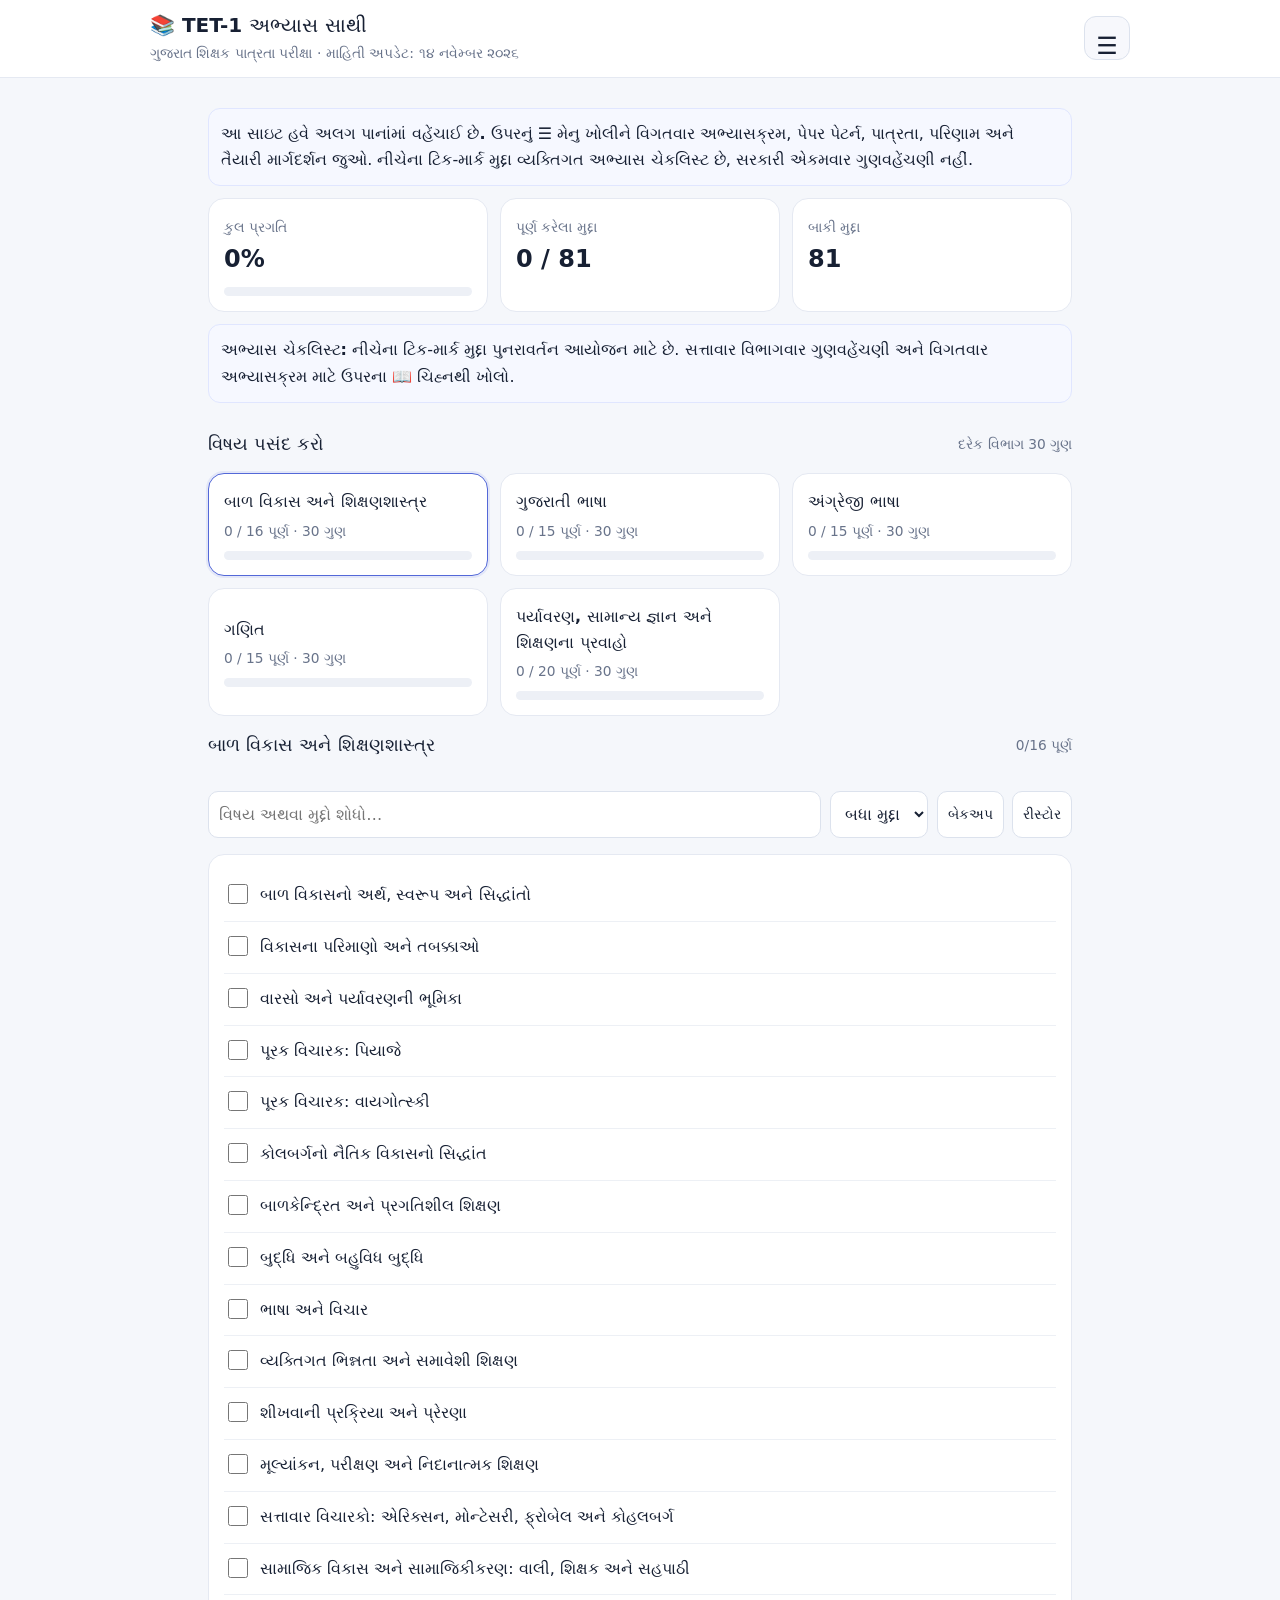
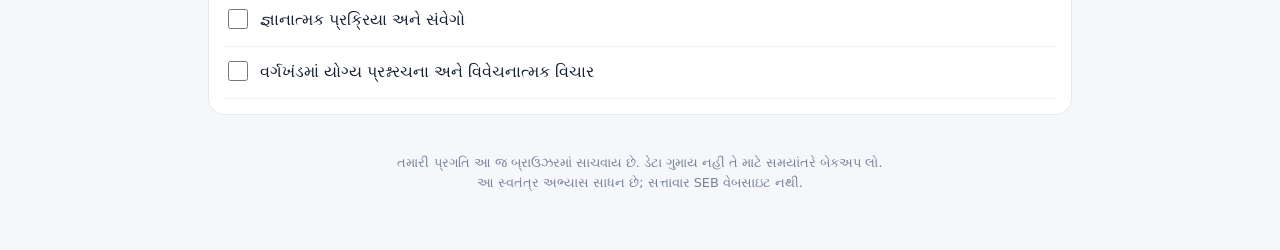
==== commit 257f1e2f: "Split Gujarati TET-1 guide into verified pages" ====
--- a/index.html
+++ b/index.html
@@ -35,242 +35,11 @@
 @media(min-width:650px){.pattern-grid{grid-template-columns:repeat(4,minmax(0,1fr))}}
 @media(max-width:430px){.pattern-table{font-size:.82rem}.pattern-table th,.pattern-table td{padding:8px 5px}.syllabus-head{align-items:center}}
 
-</style></head>
-<body><header><div class="headrow"><div><h1>📚 TET-1 અભ્યાસ સાથી</h1><p>ગુજરાત શિક્ષક પાત્રતા પરીક્ષા · તમારી તૈયારી, તમારી પ્રગતિ</p></div><button id="syllabusToggle" class="nav-icon" type="button" title="સિલેબસ અને પેપર પેટર્ન" aria-label="સિલેબસ અને પેપર પેટર્ન" aria-expanded="false">📖</button></div></header>
-<main class="wrap">
+</style>
+<link rel="stylesheet" href="site.css"></head>
+<body><header class="site-header"><div class="headrow"><div><h1>📚 TET-1 અભ્યાસ સાથી</h1><p>ગુજરાત શિક્ષક પાત્રતા પરીક્ષા · માહિતી અપડેટ: ૧૪ નવેમ્બર ૨૦૨૬</p></div><button id="menuToggle" class="menu-toggle" type="button" aria-label="મુખ્ય મેનુ ખોલો" aria-controls="siteNav" aria-expanded="false"><span aria-hidden="true">☰</span></button></div><nav id="siteNav" class="site-nav" hidden aria-label="મુખ્ય પાનાં"><a href="index.html" aria-current="page">🏠 અભ્યાસ ચેકલિસ્ટ</a><a href="syllabus.html">📖 વિગતવાર અભ્યાસક્રમ</a><a href="paper.html">📝 પેપર પેટર્ન અને પાત્રતા</a><a href="updates.html">🔔 અપડેટ્સ અને ભરતી</a><a href="results.html">📊 પરિણામ અને આંકડા</a><a href="strategy.html">🎯 તૈયારીની વ્યૂહરચના</a><a href="sources.html">🔗 અધિકૃત સ્રોતો</a></nav></header><main class="wrap"><div class="syllabus-note"><strong>આ સાઇટ હવે અલગ પાનાંમાં વહેંચાઈ છે.</strong> ઉપરનું ☰ મેનુ ખોલીને વિગતવાર અભ્યાસક્રમ, પેપર પેટર્ન, પાત્રતા, પરિણામ અને તૈયારી માર્ગદર્શન જુઓ. નીચેના ટિક-માર્ક મુદ્દા વ્યક્તિગત અભ્યાસ ચેકલિસ્ટ છે, સરકારી એકમવાર ગુણવહેંચણી નહીં.</div>
 
 
-<section id="syllabusPanel" class="card syllabus-panel" hidden aria-labelledby="syllabusTitle">
-  <div class="syllabus-head">
-    <div><h2 id="syllabusTitle">ગુજરાત TET-1 : પેપર પેટર્ન અને વિગતવાર અભ્યાસક્રમ</h2><p class="muted">પ્રાથમિક કક્ષા ધોરણ ૧ થી ૫ · ગુજરાતી ભાષામાં વિષયવાર માર્ગદર્શન</p></div>
-    <button id="closeSyllabus" class="close-syllabus" type="button">બંધ કરો</button>
-  </div>
-  <div class="syllabus-note"><strong>સ્રોત અને આવૃત્તિ:</strong> અહીં પેપર પેટર્ન માટે SEBના TET-I-2025 જાહેરનામા અને વિષયવાર મુદ્દા માટે શિક્ષણ વિભાગના વિગતવાર અભ્યાસક્રમના ઠરાવ તા. ૦૮/૧૦/૨૦૨૪નો ઉપયોગ કર્યો છે. SEBની વેબસાઇટ પર TET-I તથા TET-II માટેનો વધુ નવો સંયુક્ત ઠરાવ તા. ૦૮/૧૦/૨૦૨૫ પણ દર્શાવાયો છે. નવી પરીક્ષાનું અલગ જાહેરનામું આવે તો તેમાં આપેલો નવો અભ્યાસક્રમ અને માળખું જ અંતિમ ગણવું.</div>
-
-  <h3>૧. પેપર પેટર્ન — TET-I-2025 જાહેરનામા મુજબ</h3>
-  <div class="pattern-grid">
-    <div class="pattern-cell"><strong>૧૫૦</strong><span>બહુવિકલ્પીય પ્રશ્નો</span></div>
-    <div class="pattern-cell"><strong>૧૫૦</strong><span>કુલ ગુણ · દરેક પ્રશ્ન ૧ ગુણ</span></div>
-    <div class="pattern-cell"><strong>૧૨૦ મિનિટ</strong><span>એક જ પ્રશ્નપત્ર</span></div>
-    <div class="pattern-cell"><strong>નેગેટિવ નહીં</strong><span>ખોટા જવાબ માટે ગુણ કપાતા નથી</span></div>
-  </div>
-  <table class="pattern-table">
-    <thead><tr><th>વિભાગ</th><th>વિષય</th><th>પ્રશ્નો / ગુણ</th></tr></thead>
-    <tbody>
-      <tr><td>૧</td><td>બાળ વિકાસ અને શૈક્ષણિક શાસ્ત્ર</td><td>૩૦</td></tr>
-      <tr><td>૨</td><td>ગુજરાતી ભાષા — Language I</td><td>૩૦</td></tr>
-      <tr><td>૩</td><td>અંગ્રેજી ભાષા — Language II</td><td>૩૦</td></tr>
-      <tr><td>૪</td><td>ગણિત</td><td>૩૦</td></tr>
-      <tr><td>૫</td><td>પર્યાવરણ, સામાન્ય જ્ઞાન અને શિક્ષણના વર્તમાન પ્રવાહો</td><td>૩૦</td></tr>
-      <tr><th colspan="2">કુલ</th><th>૧૫૦</th></tr>
-    </tbody>
-  </table>
-  <h4>વિભાગવાર આંતરિક ગુણવહેંચણી</h4>
-  <table class="pattern-table">
-    <thead><tr><th>વિભાગ</th><th>ઉપવિભાગ</th><th>ગુણ</th></tr></thead>
-    <tbody>
-      <tr><td>૧</td><td>બાળ વિકાસ</td><td>૧૫</td></tr>
-      <tr><td>૧</td><td>સમાવેશી શિક્ષણ અને વિશેષ જરૂરિયાત ધરાવતા બાળકો</td><td>૦૫</td></tr>
-      <tr><td>૧</td><td>અધ્યયન અને શૈક્ષણિક શાસ્ત્ર</td><td>૧૦</td></tr>
-      <tr><td>૨ અને ૩</td><td>ભાષા સમજ / અપઠિત પાઠો</td><td>૧૫ + ૧૫</td></tr>
-      <tr><td>૨ અને ૩</td><td>ભાષા વિકાસની શૈક્ષણિક પદ્ધતિ</td><td>૧૫ + ૧૫</td></tr>
-      <tr><td>૪</td><td>ગણિત વિષયવસ્તુ</td><td>૧૫</td></tr>
-      <tr><td>૪</td><td>ગણિત પદ્ધતિશાસ્ત્ર</td><td>૧૫</td></tr>
-      <tr><td>૫</td><td>પર્યાવરણ વિષયવસ્તુ</td><td>૧૦</td></tr>
-      <tr><td>૫</td><td>પર્યાવરણ પદ્ધતિશાસ્ત્ર</td><td>૧૦</td></tr>
-      <tr><td>૫</td><td>સામાન્ય જ્ઞાન, Reasoning, Logical Ability, Teaching Aptitude અને Data Interpretation</td><td>૦૫</td></tr>
-      <tr><td>૫</td><td>શિક્ષણના વર્તમાન પ્રવાહો</td><td>૦૫</td></tr>
-    </tbody>
-  </table>
-  <div class="syllabus-note"><strong>સમયની ગણતરી:</strong> ૧૨૦ મિનિટમાં ૧૫૦ પ્રશ્નો એટલે સરેરાશ ૪૮ સેકન્ડ પ્રતિ પ્રશ્ન. ચાર વિકલ્પમાંથી એક સાચો વિકલ્પ પસંદ કરવાનો રહે છે અને બધા પ્રશ્નો ફરજિયાત છે. નેગેટિવ માર્કિંગ ન હોવાથી છેલ્લે બાકી પ્રશ્નો ખાલી ન રહે તે માટે સમય રાખવો.</div>
-
-  <h3>૨. વિગતવાર સત્તાવાર અભ્યાસક્રમ</h3>
-  <p class="muted">નીચેના ગુણ અને મુખ્ય મુદ્દા સરકારી વિગતવાર અભ્યાસક્રમના ગુજરાતી લખાણ પરથી ગોઠવ્યા છે. જ્યાં સરકાર માત્ર વ્યાપ આપે છે અને એકમવાર ગુણ આપતી નથી ત્યાં સૂચવેલા ઉદાહરણોને “પૂરક અભ્યાસ” તરીકે જ દર્શાવ્યા છે.</p>
-
-  <details class="syllabus-item">
-    <summary>વિભાગ ૧ — બાળ વિકાસ અને શૈક્ષણિક શાસ્ત્ર (૩૦ ગુણ)</summary>
-    <div class="syllabus-body">
-      <h4>અ. બાળ વિકાસ — ૧૫ ગુણ / ૧૫ પ્રશ્નો</h4>
-      <ul>
-        <li><strong>વિકાસ અને અધ્યયન:</strong> વિકાસની સંકલ્પના, બાળ વિકાસની પ્રકૃતિ અને અધ્યયન સાથેનો સંબંધ; વૃદ્ધિ અને વિકાસ વચ્ચેનો તફાવત.</li>
-        <li><strong>લક્ષણો અને સિદ્ધાંતો:</strong> બાળ વિકાસનાં લક્ષણો, વિકાસનો ક્રમ અને ગતિ, વ્યક્તિગત તફાવતો તથા વિકાસના સામાન્ય સિદ્ધાંતો.</li>
-        <li><strong>વિકાસને અસર કરતા પરિબળો:</strong> વારસો, વાતાવરણ, કુટુંબ, શાળા અને સામાજિક પરિસ્થિતિઓની અસર.</li>
-        <li><strong>સામાજિક વિકાસ અને સામાજિકીકરણ:</strong> બાળકનું સામાજિક જગત; વાલી, શિક્ષક અને સહપાઠીઓ સાથેના સંબંધો અને અનુભવ.</li>
-        <li><strong>વિચારકો અને શૈક્ષણિક ઉપયોગ:</strong> એરિક્સન, મોન્ટેસરી, ફ્રોયબેલ અને કોલબર્ગના સિદ્ધાંતો તથા વર્ગખંડમાં તેનો શૈક્ષણિક અર્થ.</li>
-        <li><strong>બાળકેન્દ્રિત અને પ્રગતિશીલ શિક્ષણ:</strong> બાળકના રસ, જરૂરિયાત, પૂર્વઅનુભવ અને સક્રિય ભાગીદારી આધારિત શિક્ષણ.</li>
-        <li><strong>બુદ્ધિ:</strong> બુદ્ધિની સંકલ્પના અને સમીક્ષાત્મક દૃષ્ટિકોણ; બહુઆયામી / બહુવિધ બુદ્ધિ.</li>
-        <li><strong>ભાષા અને વિચાર:</strong> ભાષા વિકાસ, વિચારપ્રક્રિયા અને બંને વચ્ચેનો સંબંધ.</li>
-        <li><strong>લિંગ અને શિક્ષણ:</strong> લિંગ એક સામાજિક રચના તરીકે; લિંગભૂમિકા, પૂર્વગ્રહ, ભેદભાવ અને શિક્ષણમાં તેની અસર.</li>
-        <li><strong>વ્યક્તિગત ભિન્નતા:</strong> ભાષા, જાતિ, લિંગ, સમુદાય, ધર્મ અને સામાજિક પરિબળો સાથે જોડાયેલી શીખવાની ભિન્નતાઓ.</li>
-        <li><strong>મૂલ્યાંકન:</strong> અધ્યયનનું મૂલ્યાંકન અને અધ્યયન માટેનું મૂલ્યાંકન; શાળાકીય મૂલ્યાંકન અને સતત તથા સર્વગ્રાહી મૂલ્યાંકન (CCE).</li>
-        <li><strong>પ્રશ્નરચના:</strong> બાળકની તૈયારી, અધ્યયન, વિવેચનાત્મક વિચાર અને સિદ્ધિ તપાસે તેવા પ્રશ્નો રચવા.</li>
-      </ul>
-      <h4>બ. સમાવેશી શિક્ષણ અને વિશેષ જરૂરિયાત ધરાવતા બાળકો — ૫ ગુણ / ૫ પ્રશ્નો</h4>
-      <ul>
-        <li>વિવિધ પરિપ્રેક્ષ ધરાવતા અધ્યેતાઓને સમાવવા; આર્થિક-સામાજિક રીતે પછાત અને વંચિત બાળકોની ભાગીદારી.</li>
-        <li>અધ્યયન અક્ષમતા (Learning Disability) ધરાવતા બાળકોની જરૂરિયાતો ઓળખવી અને સમજવી.</li>
-        <li>વિવિધ દિવ્યાંગતા ધરાવતા બાળકો માટે યોગ્ય શૈક્ષણિક સહાય અને અનુકૂલન સમજવું.</li>
-        <li>સમાવેશી વર્ગખંડમાં ભેદભાવ દૂર કરવો, સુલભ સામગ્રી અને સમાન તક આપવી.</li>
-        <li>શિક્ષક, સહપાઠી અને વાલી વચ્ચે સહયોગ તથા બાળકની પ્રગતિનું અવલોકન.</li>
-      </ul>
-      <h4>ક. અધ્યયન અને શૈક્ષણિક શાસ્ત્ર — ૧૦ ગુણ / ૧૦ પ્રશ્નો</h4>
-      <ul>
-        <li>બાળકો કેવી રીતે વિચારે છે અને શીખે છે; શાળાના પ્રદર્શનને અસર કરતા કારણો.</li>
-        <li>અધ્યયન-અધ્યાપનની પાયાની પ્રક્રિયાઓ; બાળકો પોતાની સમજ કેવી રીતે ઘડે છે; અધ્યયનનું સામાજિક પરિપ્રેક્ષ.</li>
-        <li>બાળક સમસ્યા ઉકેલનાર અને વૈજ્ઞાનિક શોધક તરીકે: પ્રશ્ન, અનુમાન, તપાસ, અવલોકન અને નિષ્કર્ષ.</li>
-        <li>બાળકોની વૈકલ્પિક સંકલ્પનાઓ અને અધ્યયનની ભૂલોને શીખવાની પ્રક્રિયાના મહત્વના પગથિયા તરીકે સમજવું.</li>
-        <li>જ્ઞાનાત્મક પ્રક્રિયા (Cognition) અને સંવેગો (Emotions) વચ્ચેનો સંબંધ.</li>
-        <li>પ્રેરણા અને અધ્યયન; રસ, આત્મવિશ્વાસ અને પ્રતિસાદની ભૂમિકા.</li>
-        <li>અધ્યયનને અસર કરતા વ્યક્તિગત તથા પર્યાવરણીય પરિબળો.</li>
-      </ul>
-      <div class="syllabus-note"><strong>પ્રેક્ટિસનો પ્રકાર:</strong> વર્ગખંડના પ્રસંગો પર આધારિત પ્રશ્નો ઉકેલો — જેમ કે બાળક સતત એક જ ભૂલ કરે તો શિક્ષકે શું કરવું, જૂથમાં સહકાર કેમ વધારવો, કે જુદી ક્ષમતાવાળા બાળકને કેવી રીતે જોડવો. સત્તાવાર લખાણમાં નામથી દર્શાવેલા વિચારકો એરિક્સન, મોન્ટેસરી, ફ્રોયબેલ અને કોલબર્ગ છે.</div>
-    </div>
-  </details>
-
-  <details class="syllabus-item">
-    <summary>વિભાગ ૨ — ગુજરાતી ભાષા / Language I (૩૦ ગુણ)</summary>
-    <div class="syllabus-body">
-      <h4>અ. ભાષા સમજ — ૧૫ ગુણ / ૧૫ પ્રશ્નો</h4>
-      <ul>
-        <li><strong>બે અપઠિત પાઠ:</strong> એક ગદ્યખંડ અથવા નાટ્યખંડ અને એક કાવ્ય. ગદ્યખંડ સાહિત્યિક, વૈજ્ઞાનિક, વર્ણનાત્મક અથવા વિચારાત્મક હોઈ શકે છે.</li>
-        <li><strong>સમજૂતી:</strong> મુખ્ય વિચાર, શીર્ષક, સાર, ચોક્કસ માહિતી, પાત્રો / ઘટનાક્રમ અને લેખકનો આશય.</li>
-        <li><strong>અનુમાન અને અર્થઘટન:</strong> સંદર્ભ પરથી અર્થ કાઢવો, ભાવ ઓળખવો, કારણ-પરિણામ અને નિષ્કર્ષ સમજવો.</li>
-        <li><strong>વ્યાકરણ અને વાક્યરચના:</strong> પાઠના સંદર્ભમાં ભાષાના મૂળ તત્ત્વો, શબ્દપ્રયોગ અને વાક્યરચના સમજવી.</li>
-        <li>ભાષાકીય સમજણ, ભાષા પ્રાવિણ્ય, પ્રત્યાયન, અર્થગ્રહણ અને વિદ્યાર્થી સાથેનો વર્ગખંડ વ્યવહાર.</li>
-        <li><strong>શ્રવણ અને કથન:</strong> સાંભળેલી વાત સમજવી, પ્રશ્નનો મૌખિક જવાબ આપવો અને વિચાર વ્યક્ત કરવો.</li>
-      </ul>
-      <h4>બ. ભાષા વિકાસની શૈક્ષણિક પદ્ધતિ — ૧૫ ગુણ / ૧૫ પ્રશ્નો</h4>
-      <ul>
-        <li>ભાષાનું અધ્યયન અને ભાષા સંપાદન (Learning and Acquisition).</li>
-        <li>ભાષા શિક્ષણના સિદ્ધાંતો.</li>
-        <li>વિચારને મૌખિક અને લેખિત રીતે વ્યક્ત કરવામાં વ્યાકરણની ભૂમિકા અંગે સમીક્ષાત્મક દૃષ્ટિ.</li>
-        <li>વર્ગખંડમાં ભાષા શીખવવાના પડકારો: ભાષાકીય મુશ્કેલીઓ, ભૂલો અને વિકારો.</li>
-        <li>ચાર ભાષાકૌશલ્યો — શ્રવણ, કથન, વાંચન અને લેખન.</li>
-        <li>ચારેય કૌશલ્યોમાં ભાષા અધિગમ અને પ્રદર્શનનું મૂલ્યાંકન.</li>
-        <li>અધ્યયન-અધ્યાપન સામગ્રી: પાઠ્યપુસ્તક, મલ્ટીમીડિયા અને વર્ગખંડના બાહ્ય ભાષિક સ્રોતો.</li>
-        <li>ઉપચારાત્મક શિક્ષણ (Remedial Teaching).</li>
-      </ul>
-      <div class="syllabus-note"><strong>કઠિનતા સ્તર:</strong> વિષયવસ્તુ ધોરણ ૧ થી ૫ના ગુજરાતી અભ્યાસક્રમ આધારિત છે, પણ સત્તાવાર દસ્તાવેજમાં કઠિનતા અને સંબંધ માધ્યમિક શિક્ષણ એટલે ધોરણ ૧૦ સુધીનો જણાવ્યો છે. તેથી મધ્યમ સ્તરના અપઠિત ગદ્ય અને કાવ્યની પ્રેક્ટિસ પણ કરવી.</div>
-    </div>
-  </details>
-
-  <details class="syllabus-item">
-    <summary>વિભાગ ૩ — અંગ્રેજી ભાષા / Language II (૩૦ ગુણ)</summary>
-    <div class="syllabus-body">
-      <h4>અ. ભાષા સમજ — ૧૫ ગુણ / ૧૫ પ્રશ્નો</h4>
-      <ul>
-        <li>બે unseen passages: એક prose અથવા drama અને એક poem.</li>
-        <li>Comprehension: main idea, title, summary, details, sequence અને writer's purpose.</li>
-        <li>Inference and interpretation: context clues, implied meaning, cause-effect અને conclusion.</li>
-        <li>Grammar and sentence structure: passageના સંદર્ભમાં language elements અને correct usage.</li>
-        <li>Language proficiency, communication, comprehension અને classroom interaction.</li>
-        <li>Listening and speaking skillsનું ભાષા શિક્ષણમાં મહત્વ.</li>
-        <li>ગદ્યખંડ literary, scientific, descriptive અથવા discursive હોઈ શકે છે.</li>
-      </ul>
-      <h4>બ. ભાષા વિકાસની શૈક્ષણિક પદ્ધતિ — ૧૫ ગુણ / ૧૫ પ્રશ્નો</h4>
-      <ul>
-        <li>Learning and Acquisition અને બાળક બીજી ભાષા કેવી રીતે શીખે છે.</li>
-        <li>Principles of language teaching; સરળથી જટિલ અને સંદર્ભ આધારિત શિક્ષણ.</li>
-        <li>વિચારને મૌખિક તથા લેખિત રીતે વ્યક્ત કરવામાં grammarની ભૂમિકા.</li>
-        <li>Classroom challenges: ભાષાકીય મુશ્કેલીઓ, ભૂલો, ઉચ્ચાર અને ભાષા વપરાશની સમસ્યાઓ.</li>
-        <li>Language skills — listening, speaking, reading and writing.</li>
-        <li>ચારેય કૌશલ્યોમાં acquisition અને performanceનું મૂલ્યાંકન.</li>
-        <li>Teaching-learning material: textbook, multimedia, classroom અને બહારના ભાષિક સ્ત્રોતો.</li>
-        <li>Remedial Teaching.</li>
-      </ul>
-      <div class="syllabus-note"><strong>કઠિનતા સ્તર:</strong> અંગ્રેજી વિષયવસ્તુ ધોરણ ૧ થી ૫ આધારિત છે, પરંતુ કઠિનતા અને સંબંધ ધોરણ ૧૦ સુધી હોઈ શકે છે. એટલે primary teaching methods સાથે મધ્યમ સ્તરના unseen prose તથા poetry passage ઉકેલો.</div>
-    </div>
-  </details>
-
-  <details class="syllabus-item">
-    <summary>વિભાગ ૪ — ગણિત (૩૦ ગુણ)</summary>
-    <div class="syllabus-body">
-      <h4>અ. વિષયવસ્તુ — ૧૫ ગુણ / ૧૫ પ્રશ્નો</h4>
-      <ul>
-        <li>ધોરણ ૧ થી ૫ના ગણિતના અભ્યાસક્રમ આધારિત પ્રશ્નો.</li>
-        <li>ગણિતીય સંકલ્પના સ્પષ્ટ છે કે નહીં અને Problem Solving Abilities એટલે સમસ્યા ઉકેલવાની ક્ષમતા — બંનેનું મૂલ્યાંકન.</li>
-        <li>કઠિનતા અને સંબંધ માધ્યમિક શિક્ષણ એટલે ધોરણ ૧૦ સુધીનો હોઈ શકે છે.</li>
-      </ul>
-      <h4>બ. પદ્ધતિશાસ્ત્ર — ૧૫ ગુણ / ૧૫ પ્રશ્નો</h4>
-      <ul>
-        <li><strong>ગણિતનું સ્વરૂપ અને તર્કશક્તિ:</strong> બાળકોની વિચારવાની તથા તર્ક કરવાની રીત, અર્થ અને શીખવાની વ્યૂહરચનાઓ.</li>
-        <li>અભ્યાસક્રમમાં ગણિતનું સ્થાન.</li>
-        <li>ગણિત શિક્ષણની પદ્ધતિઓ અને પ્રણાલીઓ.</li>
-        <li>વર્ગખંડના પ્રત્યાયનમાં ભાષાની ભૂમિકા.</li>
-        <li>ઔપચારિક અને અનૌપચારિક મૂલ્યાંકન.</li>
-        <li>ગણિત અધ્યાપનની સમસ્યાઓ.</li>
-        <li>ગણિતમાં થતી ભૂલો અને નિવારણના ઉપાયો.</li>
-      </ul>
-      <div class="syllabus-note"><strong>પૂરક પુનરાવર્તન યાદી — સત્તાવાર એકમવાર ગુણવહેંચણી નથી:</strong> સંખ્યા અને સ્થાનકિંમત, ચાર મૂળભૂત ક્રિયાઓ, અપૂર્ણાંક અને દશાંશ, માપન અને સમય, નાણાં, ભૂમિતિ, પરિમિતિ-ક્ષેત્રફળ, પેટર્ન અને માહિતીના કોષ્ટક/આલેખનું પુનરાવર્તન ધોરણ ૧ થી ૫ના રાજ્ય પાઠ્યપુસ્તકો સાથે કરો. આ અભ્યાસ સહાય છે; દરેક મુદ્દાને અલગ નિશ્ચિત ગુણ મળ્યા છે એવો અર્થ કાઢવો નહીં.</div>
-    </div>
-  </details>
-
-  <details class="syllabus-item">
-    <summary>વિભાગ ૫ — પર્યાવરણ, સામાન્ય જ્ઞાન અને શિક્ષણના વર્તમાન પ્રવાહો (૩૦ ગુણ)</summary>
-    <div class="syllabus-body">
-      <h4>અ. પર્યાવરણ વિષયવસ્તુ — ૧૦ ગુણ / ૧૦ પ્રશ્નો</h4>
-      <ul>
-        <li>ધોરણ ૧ થી ૫ના પર્યાવરણ અભ્યાસક્રમ આધારિત પ્રશ્નો.</li>
-        <li>કઠિનતા અને સંબંધ માધ્યમિક શિક્ષણ એટલે ધોરણ ૧૦ સુધીનો હોઈ શકે છે.</li>
-        <li>સત્તાવાર વિગતવાર લખાણ પર્યાવરણ વિષયવસ્તુ માટે ધોરણ ૧ થી ૫નો અભ્યાસક્રમ દર્શાવે છે; દરેક પાઠ કે થીમને અલગ ગુણ આપતું એકમવાર કોષ્ટક આપતું નથી.</li>
-      </ul>
-      <div class="syllabus-note"><strong>પૂરક થીમ આધારિત પુનરાવર્તન:</strong> NCERTના ધોરણ III–V EVS અભ્યાસક્રમની છ થીમથી વાંચન ગોઠવી શકાય: કુટુંબ અને મિત્રો (સંબંધો, કામ-રમત, પ્રાણીઓ, છોડ), ખોરાક, આવાસ, પાણી, પ્રવાસ, તથા આપણે બનાવીએ અને કરીએ તેવી વસ્તુઓ. આ NCERTનું સહાયક થીમ માળખું છે, ગુજરાત સરકારના TET ઠરાવમાં શબ્દશઃ આપેલી એકમ યાદી નથી.</div>
-      <h4>બ. પર્યાવરણ પદ્ધતિશાસ્ત્ર — ૧૦ ગુણ / ૧૦ પ્રશ્નો</h4>
-      <ul>
-        <li>EVSની સંકલ્પના, વ્યાપ અને પ્રાથમિક કક્ષાએ મહત્વ.</li>
-        <li>પર્યાવરણ અને પર્યાવરણ શિક્ષણ વચ્ચેનો સંબંધ.</li>
-        <li>અધ્યયનના સિદ્ધાંતો.</li>
-        <li>વિજ્ઞાન અને સામાજિક વિજ્ઞાન સાથે EVSનો વ્યાપ અને સંબંધ.</li>
-        <li>સંકલ્પનાઓ વિકસાવવાની પદ્ધતિઓ.</li>
-        <li>પ્રવૃત્તિઓ, પ્રયોગો અને પ્રાયોગિક કાર્ય.</li>
-        <li>ચર્ચા અને જૂથ કાર્ય.</li>
-        <li>સતત અને સર્વગ્રાહી મૂલ્યાંકન (CCE).</li>
-        <li>શિક્ષણ સામગ્રી અને સહાયક સાધનો.</li>
-        <li>પર્યાવરણ અધ્યાપનની સમસ્યાઓ અને તેના ઉકેલો.</li>
-      </ul>
-      <h4>ક. સામાન્ય જ્ઞાન, Reasoning, Logical Ability, Teaching Aptitude અને Data Interpretation — ૫ ગુણ / ૫ પ્રશ્નો</h4>
-      <ul>
-        <li>આ તમામ ક્ષમતાઓ એક જ ૫ ગુણના ઉપવિભાગમાં દર્શાવેલી છે; દરેક ક્ષમતા માટે અલગ ગુણ જાહેર કરેલા નથી.</li>
-        <li>પૂરક અભ્યાસ તરીકે સમાનતા, વર્ગીકરણ, શ્રેણી, ક્રમ, સંબંધ, દિશા અને સરળ તાર્કિક પ્રશ્નો ઉકેલો.</li>
-        <li>કોષ્ટક, સરળ આલેખ અને આપેલી માહિતી પરથી સરખામણી તથા નિષ્કર્ષ કાઢવાની કસરત કરો.</li>
-        <li>વર્ગખંડના પ્રસંગોમાં બાળકકેન્દ્રિત, ન્યાયપૂર્ણ અને સમાવેશી નિર્ણય લેવાની સમજ વિકસાવો.</li>
-        <li>ગુજરાત અને ભારત વિશેનું મૂળભૂત સામાન્ય જ્ઞાન તથા પરીક્ષા પહેલાંના વિશ્વસનીય તાજેતરના પ્રસંગોનું પુનરાવર્તન કરો.</li>
-      </ul>
-      <h4>ડ. શિક્ષણના વર્તમાન પ્રવાહો — ૫ ગુણ / ૫ પ્રશ્નો</h4>
-      <ul>
-        <li>સત્તાવાર અભ્યાસક્રમમાં “શિક્ષણના વર્તમાન પ્રવાહો” માટે ૫ ગુણ છે; દરેક યોજના માટે અલગ ગુણ નક્કી કરેલા નથી.</li>
-        <li>પૂરક વાંચન: રાષ્ટ્રીય શિક્ષણ નીતિ ૨૦૨૦, પાયાની સાક્ષરતા અને અંકજ્ઞાન (FLN), નિપુણ ભારત, શિક્ષણનો અધિકાર અધિનિયમ ૨૦૦૯, સમાવેશી શિક્ષણ, સતત મૂલ્યાંકન, શિક્ષક તાલીમ અને ડિજિટલ શિક્ષણ.</li>
-        <li>ગુજરાતની પ્રાથમિક શિક્ષણ પહેલો અને તાજેતરના સરકારી પરિપત્રો પરીક્ષા પહેલાં સત્તાવાર સ્ત્રોતમાંથી તપાસવા.</li>
-      </ul>
-      <div class="syllabus-note"><strong>યાદ રાખો:</strong> વિભાગ ૫ના કુલ ૩૦ ગુણ = EVS ૨૦ (વિષયવસ્તુ ૧૦ + પદ્ધતિશાસ્ત્ર ૧૦) + ક્ષમતા આધારિત પ્રશ્નો ૫ + શિક્ષણના વર્તમાન પ્રવાહો ૫.</div>
-    </div>
-  </details>
-
-  <h3>૩. પરીક્ષા તૈયારી માટે કાર્યયોજના</h3>
-  <div class="syllabus-body">
-    <ul>
-      <li><strong>ગુણ પ્રમાણે સમય વહેંચો:</strong> દરેક વિભાગ ૩૦ ગુણનો છે; વિભાગ ૫ને માત્ર EVS માનીને તૈયાર ન કરો. તેની ૨૦+૫+૫ની વહેંચણી અલગથી યાદ રાખો.</li>
-      <li><strong>પાઠ્યપુસ્તક આધાર:</strong> વિષયવસ્તુ માટે ધોરણ ૧ થી ૫ના ગુજરાત રાજ્યના પાઠ્યપુસ્તકો વાંચો. ભાષા, ગણિત અને EVSમાં ધોરણ ૧૦ સુધીની કઠિનતાની નોંધને કારણે ઊંડાણપૂર્વકની comprehension અને application પ્રશ્નો પણ ઉકેલો.</li>
-      <li><strong>પદ્ધતિશાસ્ત્રને વાસ્તવિક ઉદાહરણ સાથે શીખો:</strong> બાળક ભૂલ કરે, સમજ ન પડે કે જૂથમાં ભાગ ન લે ત્યારે કઈ પ્રવૃત્તિ અને કયો પ્રતિસાદ યોગ્ય બને તે સમજવું.</li>
-      <li><strong>ભાષા રોજ વાંચો:</strong> એક ગદ્ય/નાટક અને એક કાવ્ય પરથી મુખ્ય વિચાર, અનુમાન, વ્યાકરણ અને વાક્યરચનાની કસરત કરો.</li>
-      <li><strong>સમયમર્યાદિત પેપર:</strong> ૧૨૦ મિનિટમાં ૧૫૦ પ્રશ્નોનો સંપૂર્ણ પેપર ઉકેલો. પછી ભૂલોને વિષયવસ્તુ, પ્રશ્ન સમજ, તર્ક અને સમય વ્યવસ્થાપન પ્રમાણે અલગ કરો.</li>
-      <li><strong>અધિકૃત પેપર અને કી:</strong> SEBનું ૨૦૨૫ Gujarati Set A પેપર ઉકેલો અને તેની final answer keyથી ચકાસો. તે કીમાં કેટલાક પ્રશ્નો માટે “Grace” અથવા એકથી વધુ સ્વીકારેલા વિકલ્પો બતાવ્યા છે, તેથી ફક્ત કોચિંગની અનૌપચારિક કી પર આધાર રાખશો નહીં.</li>
-    </ul>
-  </div>
-
-  <div class="syllabus-note"><strong>ચેકલિસ્ટ વિશે:</strong> આ વેબસાઇટના વિષય કાર્ડમાં રહેલા ટિક-માર્ક મુદ્દા દૈનિક પુનરાવર્તન માટેના અભ્યાસ સંકેતો છે; તે સરકારી ઠરાવની અલગ એકમવાર ગુણવહેંચણી નથી. ઉપરની કોષ્ટકમાં આપેલી ગુણવહેંચણી અને વિષયવાર વિભાગો પરીક્ષા-આધારિત માર્ગદર્શક માળખું છે.</div>
-
-  <h3>૪. સત્તાવાર દસ્તાવેજો અને પૂરક અભ્યાસ સામગ્રી</h3>
-  <div class="source-links">
-    <a href="https://education.gujarat.gov.in/ViewFile?fileName=aB07HASH_HASHDU9tDVNG3QHIfa0mkqm8jYGYY75CLMVvHASH_HASHJ6uX1b5CtVYvXXCBhKsOlAjYf618HASH__HASHyLY9fzeNB1LqDr0BbGduNW7VliBkViF1VLJzHASH__HASHeY3fWguIHmRZiIhWeatn903DHASH_HASHf80jAGhRASm6UgxUxNg7w%3D%3D" target="_blank" rel="noopener">શિક્ષણ વિભાગનો ઠરાવ તા. ૦૮/૧૦/૨૦૨૫ — TET-I અને TET-II</a>
-    <a href="https://sebexam.org/AdvertiseFiles/2025/pre-1111-711-k001_102025.pdf" target="_blank" rel="noopener">વિગતવાર અભ્યાસક્રમ પરિશિષ્ટ તા. ૦૮/૧૦/૨૦૨૪ (PDF)</a>
-    <a href="https://www.sebexam.org/AdvertiseFiles/2025/%E0%AA%B6%E0%AA%BF%E0%AA%95%E0%AB%8D%E0%AA%B7%E0%AA%95%20%E0%AA%AF%E0%AB%8B%E0%AA%97%E0%AB%8D%E0%AA%AF%E0%AA%A4%E0%AA%BE%20%E0%AA%95%E0%AA%B8%E0%AB%8B%E0%AA%9F%E0%AB%80-i%20%28tet-i%29-2025%20%E0%AA%9C%E0%AA%BE%E0%AA%B9%E0%AB%87%E0%AA%B0%E0%AA%A8%E0%AA%BE%E0%AA%AE%E0%AB%81%E0%AA%82_102025.pdf" target="_blank" rel="noopener">SEB TET-I-2025 જાહેરનામું (PDF)</a>
-    <a href="https://sebexam.org/AdvertiseFiles/2025/51%20gujarati%20category%20a_122025.pdf" target="_blank" rel="noopener">અધિકૃત TET-I-2025 ગુજરાતી Set A પ્રશ્નપત્ર</a>
-    <a href="https://sebexam.org/AdvertiseFiles/2026/tet-i%20final%20answer%20key%20gujarati%20medium_012026.pdf" target="_blank" rel="noopener">અધિકૃત ગુજરાતી Final Answer Key — 17/01/2026</a>
-    <a href="https://www.ncert.nic.in/pdf/syllabus/08Environmental%20%28III-V%29.pdf" target="_blank" rel="noopener">NCERT ધોરણ III–V EVS થીમ આધારિત અભ્યાસક્રમ (પૂરક)</a>
-    <a href="https://sebexam.org/" target="_blank" rel="noopener">રાજ્ય પરીક્ષા બોર્ડ — નવીનતમ જાહેરનામા</a>
-  </div>
-</section>
 <section class="stats"><div class="card stat"><span class="muted">કુલ પ્રગતિ</span><strong id="percent">0%</strong><div class="bar"><i id="overallbar" style="width:0%"></i></div></div><div class="card stat"><span class="muted">પૂર્ણ કરેલા મુદ્દા</span><strong id="completed">0 / 0</strong></div><div class="card stat"><span class="muted">બાકી મુદ્દા</span><strong id="remaining">0</strong></div></section>
 <div class="syllabus-note"><strong>અભ્યાસ ચેકલિસ્ટ:</strong> નીચેના ટિક-માર્ક મુદ્દા પુનરાવર્તન આયોજન માટે છે. સત્તાવાર વિભાગવાર ગુણવહેંચણી અને વિગતવાર અભ્યાસક્રમ માટે ઉપરના 📖 ચિહ્નથી ખોલો.</div>
 <div class="section-title"><h2>વિષય પસંદ કરો</h2><span class="muted">દરેક વિભાગ 30 ગુણ</span></div><section class="subjects" id="subjects"></section>
@@ -279,11 +48,11 @@
 <section class="card topics" id="topics"></section><p class="foot">તમારી પ્રગતિ આ જ બ્રાઉઝરમાં સાચવાય છે. ડેટા ગુમાય નહીં તે માટે સમયાંતરે બેકઅપ લો.<br>આ સ્વતંત્ર અભ્યાસ સાધન છે; સત્તાવાર SEB વેબસાઇટ નથી.</p></main>
 <script>
 const subjects=[
-{id:"cdp",name:"બાળ વિકાસ અને શિક્ષણશાસ્ત્ર",topics:["બાળ વિકાસનો અર્થ, સ્વરૂપ અને સિદ્ધાંતો","વિકાસના પરિમાણો અને તબક્કાઓ","વારસો અને પર્યાવરણની ભૂમિકા","પિયાજેનો જ્ઞાનાત્મક વિકાસનો સિદ્ધાંત","વાયગોત્સ્કીનો સામાજિક-સાંસ્કૃતિક સિદ્ધાંત","કોલબર્ગનો નૈતિક વિકાસનો સિદ્ધાંત","બાળકેન્દ્રિત અને પ્રગતિશીલ શિક્ષણ","બુદ્ધિ અને બહુવિધ બુદ્ધિ","ભાષા અને વિચાર","વ્યક્તિગત ભિન્નતા અને સમાવેશી શિક્ષણ","શીખવાની પ્રક્રિયા અને પ્રેરણા","મૂલ્યાંકન, પરીક્ષણ અને નિદાનાત્મક શિક્ષણ"]},
-{id:"gu",name:"ગુજરાતી ભાષા",topics:["ભાષા સંપાદન અને ભાષા શિક્ષણના સિદ્ધાંતો","સાંભળવું અને બોલવું","વાંચન કૌશલ્ય અને ગદ્ય સમજ","લેખન કૌશલ્ય અને સર્જનાત્મક લેખન","વ્યાકરણ: સંજ્ઞા, સર્વનામ, વિશેષણ","ક્રિયાપદ, કાળ અને વાક્યરચના","સંધિ અને સમાસ","જોડણી, વિરામચિહ્નો અને શબ્દભંડોળ","સમાનાર્થી અને વિરુદ્ધાર્થી શબ્દો","રૂઢિપ્રયોગ અને કહેવતો","ભાષા શિક્ષણની પદ્ધતિઓ અને પ્રવૃત્તિઓ","ભાષાકીય ભૂલો અને ઉપચારાત્મક શિક્ષણ"]},
-{id:"en",name:"અંગ્રેજી ભાષા",topics:["Learning and acquisition","Principles of language teaching","Listening and speaking skills","Reading comprehension","Writing skills and composition","Parts of speech","Tenses and subject-verb agreement","Articles, prepositions and conjunctions","Vocabulary, synonyms and antonyms","Phonetics and pronunciation","Language teaching methods and activities","Remedial teaching and assessment"]},
-{id:"math",name:"ગણિત",topics:["સંખ્યા પદ્ધતિ અને સ્થાનકિંમત","પૂર્ણાંક, અપૂર્ણાંક અને દશાંશ","સરવાળો, બાદબાકી, ગુણાકાર અને ભાગાકાર","અવયવ અને અવયવીકરણ","માપન: લંબાઈ, વજન અને સમય","નાણાં અને વ્યવહાર","ભૂમિતિ: રેખા, ખૂણા અને આકાર","પરિમિતિ અને ક્ષેત્રફળ","ઘન આકારો અને ઘનફળ","આંકડાશાસ્ત્ર અને માહિતીનું નિરૂપણ","ગણિત શિક્ષણની પદ્ધતિઓ","ગણિતીય તર્ક, ભૂલો અને ઉપચારાત્મક શિક્ષણ"]},
-{id:"evs",name:"પર્યાવરણ અભ્યાસ",topics:["પરિવાર અને સામાજિક સંબંધો","ખોરાક અને પોષણ","પાણી: સ્ત્રોત, ઉપયોગ અને સંરક્ષણ","આવાસ અને રહેઠાણ","પ્રવાસ અને પરિવહન","છોડ અને પ્રાણીઓ","માનવ શરીર અને આરોગ્ય","પર્યાવરણ અને પ્રદૂષણ","કુદરતી સંસાધનો અને સંરક્ષણ","સ્થાનિક પર્યાવરણ અને સમુદાય","EVS શિક્ષણની પ્રવૃત્તિઓ અને પ્રયોગો","અવલોકન, પ્રોજેક્ટ અને મૂલ્યાંકન"]}];
+{id:"cdp",name:"બાળ વિકાસ અને શિક્ષણશાસ્ત્ર",marks:30,topics:["બાળ વિકાસનો અર્થ, સ્વરૂપ અને સિદ્ધાંતો","વિકાસના પરિમાણો અને તબક્કાઓ","વારસો અને પર્યાવરણની ભૂમિકા","પૂરક વિચારક: પિયાજે","પૂરક વિચારક: વાયગોત્સ્કી","કોલબર્ગનો નૈતિક વિકાસનો સિદ્ધાંત","બાળકેન્દ્રિત અને પ્રગતિશીલ શિક્ષણ","બુદ્ધિ અને બહુવિધ બુદ્ધિ","ભાષા અને વિચાર","વ્યક્તિગત ભિન્નતા અને સમાવેશી શિક્ષણ","શીખવાની પ્રક્રિયા અને પ્રેરણા","મૂલ્યાંકન, પરીક્ષણ અને નિદાનાત્મક શિક્ષણ","સત્તાવાર વિચારકો: એરિક્સન, મોન્ટેસરી, ફ્રોબેલ અને કોહલબર્ગ","સામાજિક વિકાસ અને સામાજિકીકરણ: વાલી, શિક્ષક અને સહપાઠી","જ્ઞાનાત્મક પ્રક્રિયા અને સંવેગો","વર્ગખંડમાં યોગ્ય પ્રશ્નરચના અને વિવેચનાત્મક વિચાર"]},
+{id:"gu",name:"ગુજરાતી ભાષા",marks:30,topics:["ભાષા સંપાદન અને ભાષા શિક્ષણના સિદ્ધાંતો","સાંભળવું અને બોલવું","વાંચન કૌશલ્ય અને ગદ્ય સમજ","લેખન કૌશલ્ય અને સર્જનાત્મક લેખન","વ્યાકરણ: સંજ્ઞા, સર્વનામ, વિશેષણ","ક્રિયાપદ, કાળ અને વાક્યરચના","સંધિ અને સમાસ","જોડણી, વિરામચિહ્નો અને શબ્દભંડોળ","સમાનાર્થી અને વિરુદ્ધાર્થી શબ્દો","રૂઢિપ્રયોગ અને કહેવતો","ભાષા શિક્ષણની પદ્ધતિઓ અને પ્રવૃત્તિઓ","ભાષાકીય ભૂલો અને ઉપચારાત્મક શિક્ષણ","અપઠિત ગદ્ય અથવા નાટ્યખંડનું અર્થગ્રહણ","અપઠિત કાવ્યનું અર્થગ્રહણ અને અનુમાન","ભાષા પ્રાવીણ્ય, પ્રત્યાયન અને વર્ગખંડ આંતરક્રિયા"]},
+{id:"en",name:"અંગ્રેજી ભાષા",marks:30,topics:["Learning and acquisition","Principles of language teaching","Listening and speaking skills","Reading comprehension","Writing skills and composition","Parts of speech","Tenses and subject-verb agreement","Articles, prepositions and conjunctions","Vocabulary, synonyms and antonyms","Phonetics and pronunciation","Language teaching methods and activities","Remedial teaching and assessment","Unseen prose or drama comprehension","Unseen poem comprehension and inference","Multilingual classroom resources and language assessment"]},
+{id:"math",name:"ગણિત",marks:30,topics:["સંખ્યા પદ્ધતિ અને સ્થાનકિંમત","પૂર્ણાંક, અપૂર્ણાંક અને દશાંશ","સરવાળો, બાદબાકી, ગુણાકાર અને ભાગાકાર","પૂરક: અવયવ અને અવયવીકરણ","માપન: લંબાઈ, વજન અને સમય","નાણાં અને વ્યવહાર","ભૂમિતિ: રેખા, ખૂણા અને આકાર","પૂરક: પરિમિતિ અને ક્ષેત્રફળ","પૂરક: ઘન આકારો અને ઘનફળ","આંકડાશાસ્ત્ર અને માહિતીનું નિરૂપણ","ગણિત શિક્ષણની પદ્ધતિઓ","ગણિતીય તર્ક, ભૂલો અને ઉપચારાત્મક શિક્ષણ","સંકલ્પનાની સ્પષ્ટતા અને સમસ્યા ઉકેલવાની ક્ષમતા","ગણિત અભ્યાસક્રમનું સ્થાન અને શિક્ષણની પ્રયુક્તિઓ","ઔપચારિક તથા અનૌપચારિક મૂલ્યાંકન"]},
+{id:"evs",name:"પર્યાવરણ, સામાન્ય જ્ઞાન અને શિક્ષણના પ્રવાહો",marks:30,topics:["પરિવાર અને સામાજિક સંબંધો","ખોરાક અને પોષણ","પાણી: સ્ત્રોત, ઉપયોગ અને સંરક્ષણ","આવાસ અને રહેઠાણ","પ્રવાસ અને પરિવહન","છોડ અને પ્રાણીઓ","માનવ શરીર અને આરોગ્ય","પર્યાવરણ અને પ્રદૂષણ","કુદરતી સંસાધનો અને સંરક્ષણ","સ્થાનિક પર્યાવરણ અને સમુદાય","EVS શિક્ષણની પ્રવૃત્તિઓ અને પ્રયોગો","અવલોકન, પ્રોજેક્ટ અને મૂલ્યાંકન","EVSની સંકલ્પના, વ્યાપ અને પર્યાવરણ શિક્ષણનો સંબંધ","અધ્યયનના સિદ્ધાંતો અને વિજ્ઞાન-સામાજિક વિજ્ઞાન સાથે જોડાણ","ચર્ચા, જૂથકાર્ય અને CCE મૂલ્યાંકન","EVS શિક્ષણ સામગ્રી, સાધનો અને અધ્યાપનની સમસ્યાઓ","સામાન્ય જ્ઞાન અને ગુજરાત-ભારતના મૂળભૂત મુદ્દા","Reasoning અને Logical Ability: સમાનતા, વર્ગીકરણ, શ્રેણી અને ક્રમ","Teaching Aptitude અને Data Interpretation","શિક્ષણના વર્તમાન પ્રવાહો: અધિકૃત સૂચનાઓ અને પૂરક વાંચન"]}];
 const KEY="tet1-progress-v1";let saved={};try{saved=JSON.parse(localStorage.getItem(KEY)||"{}")}catch{}
 let active="cdp";const all=()=>subjects.flatMap(s=>s.topics.map((t,i)=>s.id+"-"+i));const isDone=id=>saved[id]===true;
 function totals(){let ids=all(),done=ids.filter(isDone).length,p=ids.length?Math.round(done/ids.length*100):0;document.querySelector("#percent").textContent=p+"%";document.querySelector("#overallbar").style.width=p+"%";document.querySelector("#completed").textContent=done+" / "+ids.length;document.querySelector("#remaining").textContent=ids.length-done}
@@ -294,15 +63,6 @@
 document.querySelector("#export").onclick=()=>{let a=document.createElement("a"),u=URL.createObjectURL(new Blob([JSON.stringify(saved,null,2)],{type:"application/json"}));a.href=u;a.download="tet1-progress-backup.json";a.click();URL.revokeObjectURL(u)};
 document.querySelector("#import").onclick=()=>document.querySelector("#file").click();document.querySelector("#file").onchange=async e=>{try{let d=JSON.parse(await e.target.files[0].text());if(!d||typeof d!=="object"||Array.isArray(d))throw 0;saved=Object.fromEntries(Object.entries(d).filter(([k,v])=>all().includes(k)&&v===true));localStorage.setItem(KEY,JSON.stringify(saved));render();alert("બેકઅપ સફળતાપૂર્વક રીસ્ટોર થયું.")}catch{alert("આ બેકઅપ ફાઇલ માન્ય નથી.")}e.target.value=""};
 
-const syllabusPanel=document.querySelector("#syllabusPanel");
-const syllabusToggle=document.querySelector("#syllabusToggle");
-function setSyllabusVisible(visible){
-  syllabusPanel.hidden=!visible;
-  syllabusToggle.setAttribute("aria-expanded",String(visible));
-  if(visible){syllabusPanel.scrollIntoView({behavior:"smooth",block:"start"});}
-}
-syllabusToggle.onclick=()=>setSyllabusVisible(syllabusPanel.hidden);
-document.querySelector("#closeSyllabus").onclick=()=>setSyllabusVisible(false);
-
 render();
-</script></body></html>+</script><script src="site.js" defer></script>
+</body></html>
--- a/site.css
+++ b/site.css
@@ -0,0 +1,16 @@
+:root{font-family:system-ui,"Noto Sans Gujarati",sans-serif;color:#172033;background:#f5f7fb;font-synthesis:none}*{box-sizing:border-box}html{scroll-behavior:smooth}body{margin:0;line-height:1.6}
+.site-header{position:sticky;top:0;z-index:20;background:#fff;border-bottom:1px solid #e5e9f2;padding:12px max(16px,calc((100% - 980px)/2))}
+.site-header .headrow{max-width:980px;margin:auto;display:flex;align-items:center;justify-content:space-between;gap:14px}
+.site-header h1{font-size:1.25rem;line-height:1.35;margin:0}.site-header p{margin:3px 0 0;color:#68738a;font-size:.88rem}
+.menu-toggle{width:46px;height:44px;display:grid;place-items:center;border:1px solid #dce2ed;border-radius:12px;background:#f7f8fc;font-size:1.5rem;cursor:pointer}.menu-toggle:hover{background:#eef1ff}
+.site-nav{position:absolute;right:max(16px,calc((100% - 980px)/2));top:calc(100% + 8px);width:min(345px,calc(100vw - 28px));padding:9px;background:#fff;border:1px solid #e5e9f2;border-radius:16px;box-shadow:0 16px 42px #17203322;display:grid;gap:4px}
+.site-nav[hidden]{display:none}.site-nav a{display:block;text-decoration:none;color:#202a40;padding:11px 12px;border-radius:10px;font-size:.94rem}.site-nav a:hover,.site-nav a[aria-current=page]{background:#eef1ff;color:#344bb5}
+.page-wrap{max-width:980px;margin:auto;padding:20px 16px 38px}.page-heading{margin:4px 0 18px}.page-heading h2{font-size:1.5rem;line-height:1.35;margin:0 0 7px}.page-heading p{margin:0;color:#68738a}
+.panel{background:#fff;border:1px solid #e5e9f2;border-radius:16px;padding:17px;margin:13px 0}.panel h3{font-size:1.13rem;margin:0 0 10px}.panel h4{font-size:1rem;margin:15px 0 6px}.panel p{margin:7px 0}
+.stat-grid{display:grid;grid-template-columns:repeat(2,minmax(0,1fr));gap:10px}.stat-box{background:#f7f8fc;border:1px solid #e8ebf3;border-radius:12px;padding:12px}.stat-box strong{display:block;font-size:1.25rem}.stat-box span{font-size:.85rem;color:#68738a}
+.note{background:#f5f7ff;border:1px solid #e0e6ff;border-radius:12px;padding:13px;margin:12px 0;line-height:1.7}.warning{background:#fff9ed;border:1px solid #f2dfb7;border-radius:12px;padding:13px;margin:12px 0;line-height:1.7}.good{background:#f0f8f2;border:1px solid #d6eadb;border-radius:12px;padding:13px;margin:12px 0;line-height:1.7}
+.status{display:inline-block;font-size:.78rem;border-radius:999px;padding:3px 8px;background:#eef1f6;color:#536078;white-space:nowrap}.status.official{background:#eaf5ee;color:#27633b}.status.secondary{background:#fff4df;color:#8b5a0a}.status.unknown{background:#f1efff;color:#59499a}
+ul,ol{padding-left:22px}li{margin:5px 0}.table-wrap{overflow-x:auto;margin:10px 0}table{width:100%;border-collapse:collapse;font-size:.92rem}th,td{padding:10px 9px;border-bottom:1px solid #e9edf4;text-align:left;vertical-align:top}th{background:#f7f8fc;color:#4c5870;font-weight:700}
+details{border:1px solid #e5e9f2;border-radius:13px;margin:10px 0;background:#fff;overflow:hidden}summary{padding:14px 15px;font-weight:700;cursor:pointer;line-height:1.5}.details-body{padding:0 15px 15px;line-height:1.72}.details-body h4{margin:12px 0 5px}.details-body ul{margin:6px 0}
+.link-list{display:grid;gap:8px}.link-list a{color:#3e55bd;text-decoration:none;overflow-wrap:anywhere}.link-list a:hover{text-decoration:underline}.footer{margin-top:24px;border-top:1px solid #e5e9f2;padding-top:14px;color:#758098;font-size:.82rem}.kicker{font-size:.82rem;color:#5368d8;font-weight:700;letter-spacing:.02em}
+@media(min-width:700px){.stat-grid{grid-template-columns:repeat(4,minmax(0,1fr))}}@media(max-width:520px){.site-header{padding:11px 13px}.site-header h1{font-size:1.08rem}.site-header p{font-size:.78rem}.page-wrap{padding:15px 12px 30px}.page-heading h2{font-size:1.3rem}.panel{padding:13px}th,td{padding:8px 7px;font-size:.86rem}}
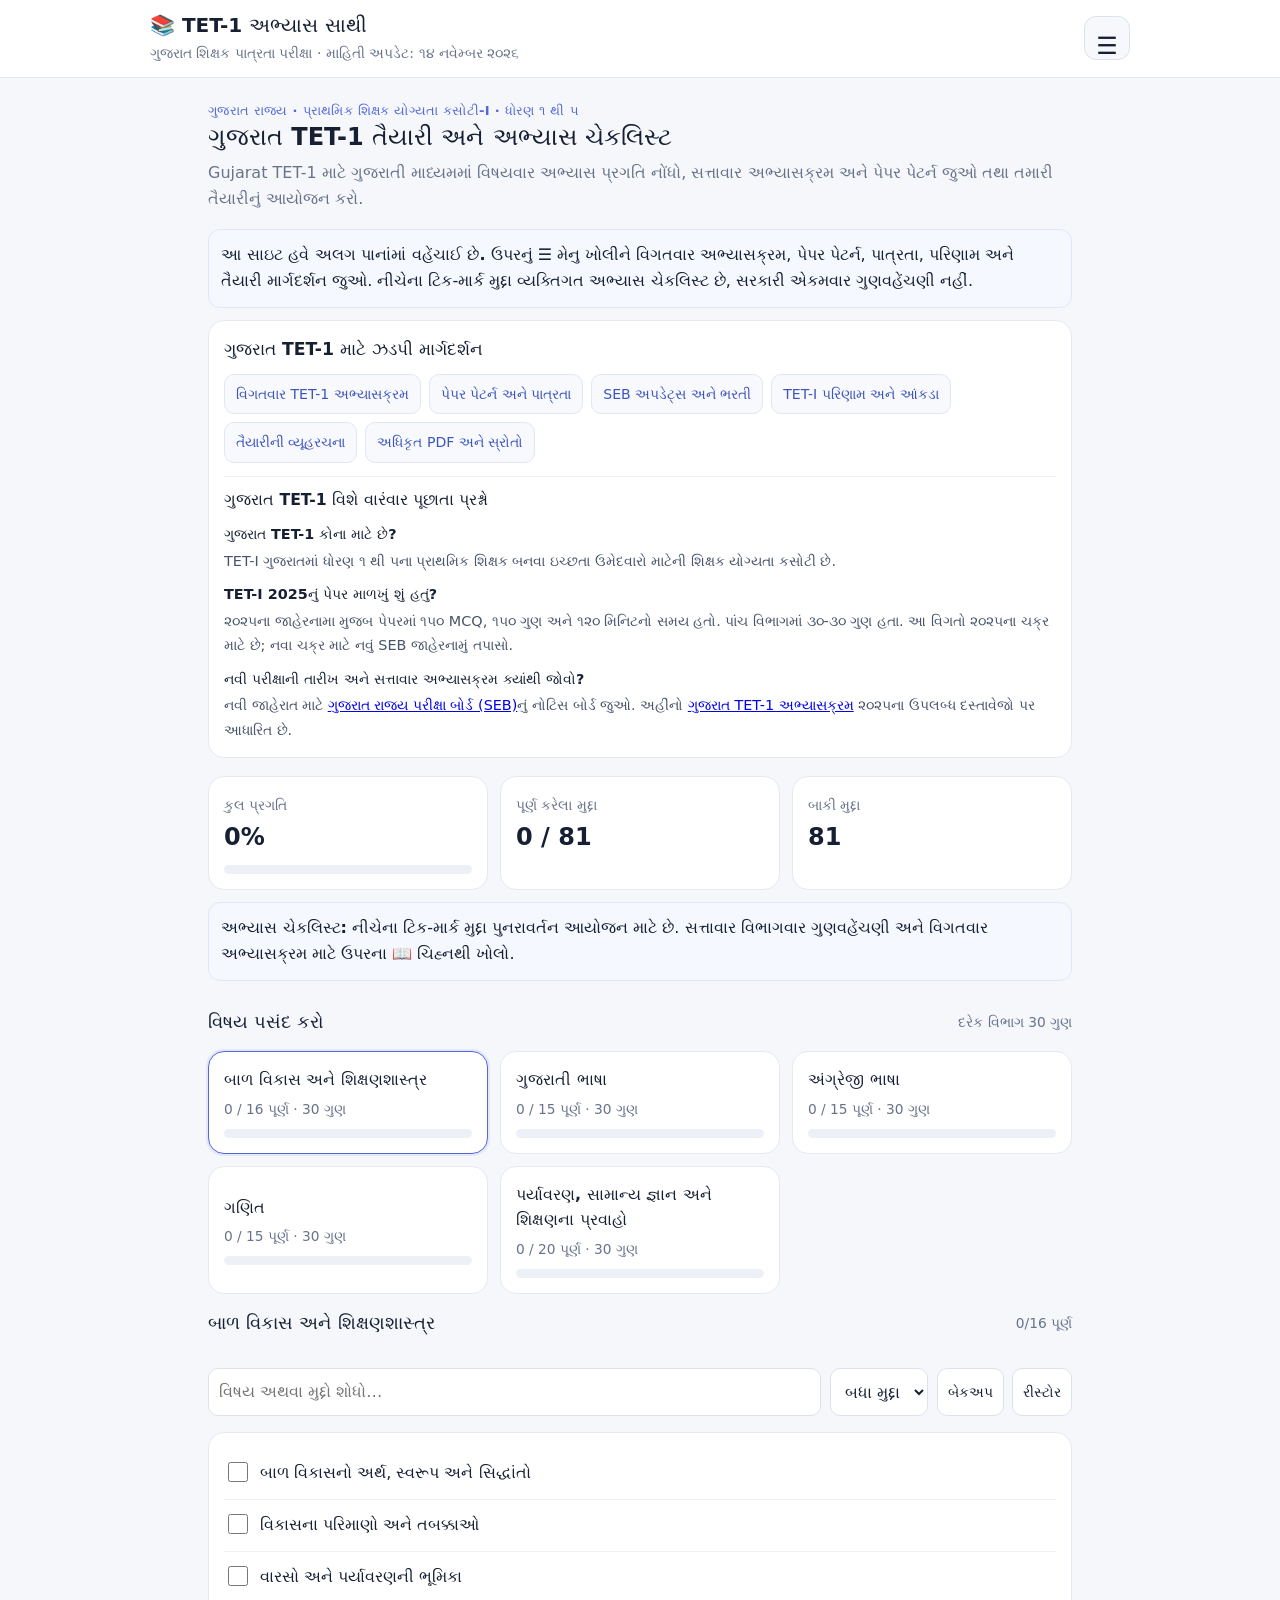
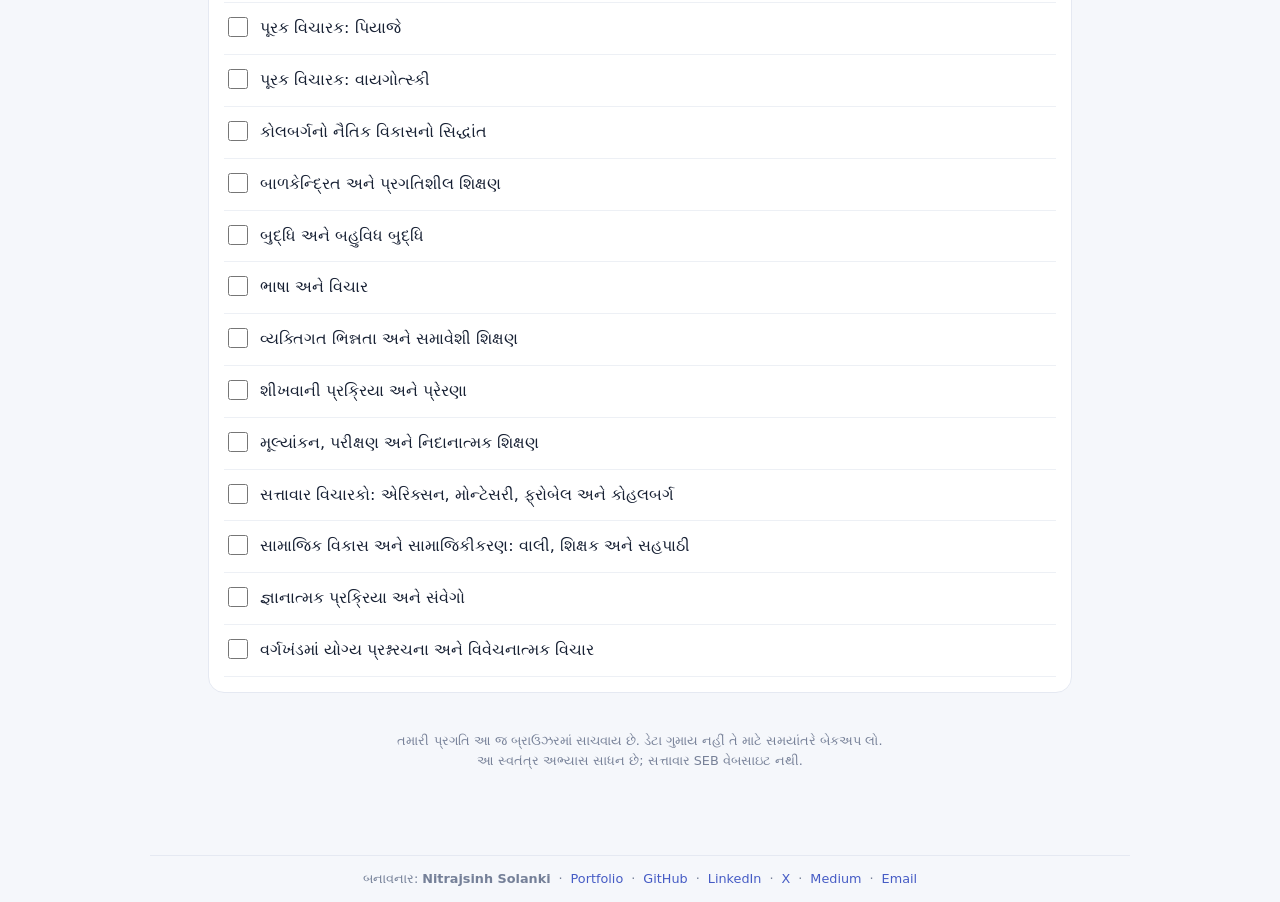
==== commit 3a7a1b11: "Improve Gujarat TET-1 SEO and generative search visibility" ====
--- a/index.html
+++ b/index.html
@@ -2,8 +2,8 @@
 <html lang="gu">
 <head>
 <meta charset="utf-8"><meta name="viewport" content="width=device-width,initial-scale=1">
-<meta name="theme-color" content="#f5f7fb"><meta name="description" content="ગુજરાત TET-1 માટે સરળ ગુજરાતી અભ્યાસ પ્રગતિ ટ્રેકર">
-<title>TET-1 અભ્યાસ સાથી</title>
+<meta name="theme-color" content="#f5f7fb"><meta name="description" content="ગુજરાત TET-1 (ધોરણ 1–5) માટે ગુજરાતી અભ્યાસ ચેકલિસ્ટ, વિષયવાર પ્રગતિ, સત્તાવાર અભ્યાસક્રમ, પેપર પેટર્ન, પરિણામ અને તૈયારી માર્ગદર્શન એક જ સ્થળે.">
+<title>Gujarat TET-1 અભ્યાસ ચેકલિસ્ટ | ગુજરાતી તૈયારી</title>
 <style>
 :root{font-family:system-ui,"Noto Sans Gujarati",sans-serif;color:#172033;background:#f5f7fb;font-synthesis:none}*{box-sizing:border-box}body{margin:0}header{background:#fff;border-bottom:1px solid #e5e9f2;padding:18px max(18px,calc((100% - 900px)/2));position:sticky;top:0;z-index:2}h1{font-size:1.35rem;margin:0}header p{margin:4px 0 0;color:#68738a;font-size:.9rem}.wrap{max-width:900px;margin:auto;padding:18px}.stats,.subjects{display:grid;grid-template-columns:repeat(2,minmax(0,1fr));gap:12px}.card{background:white;border:1px solid #e5e9f2;border-radius:16px;padding:15px}.stat strong{font-size:1.5rem;display:block}.muted{color:#68738a;font-size:.86rem}.bar{height:9px;background:#edf0f6;border-radius:20px;overflow:hidden;margin-top:9px}.bar i{display:block;height:100%;background:#5368d8;border-radius:20px}.toolbar{display:flex;gap:9px;flex-wrap:wrap;margin:16px 0}.toolbar input,.toolbar select,button{font:inherit;border:1px solid #dce2ed;border-radius:10px;padding:10px;background:#fff;color:inherit}.toolbar input{flex:1;min-width:150px}.subject{cursor:pointer;text-align:left;width:100%}.subject.active{border-color:#5368d8;box-shadow:0 0 0 2px #5368d81c}.subject h3{margin:0 0 5px;font-size:1rem}.subject .muted{display:block}.topics{margin-top:14px}.topic{display:flex;gap:12px;align-items:flex-start;padding:13px 4px;border-bottom:1px solid #edf0f5}.topic input{width:20px;height:20px;accent-color:#5368d8;flex:none;margin:1px 0 0}.topic label{line-height:1.55;flex:1}.topic.done label{color:#8992a3;text-decoration:line-through}.section-title{display:flex;justify-content:space-between;align-items:center;gap:8px}.section-title h2{font-size:1.12rem}.actions{display:flex;gap:8px;flex-wrap:wrap}.actions button{font-size:.86rem}.empty{text-align:center;padding:30px;color:#68738a}.foot{font-size:.8rem;color:#778198;text-align:center;padding:25px 8px}@media(min-width:650px){.stats{grid-template-columns:repeat(3,1fr)}.subjects{grid-template-columns:repeat(3,1fr)}}@media(max-width:380px){.wrap{padding:12px}.card{padding:12px}}
 
@@ -36,11 +36,25 @@
 @media(max-width:430px){.pattern-table{font-size:.82rem}.pattern-table th,.pattern-table td{padding:8px 5px}.syllabus-head{align-items:center}}
 
 </style>
-<link rel="stylesheet" href="site.css"></head>
-<body><header class="site-header"><div class="headrow"><div><h1>📚 TET-1 અભ્યાસ સાથી</h1><p>ગુજરાત શિક્ષક પાત્રતા પરીક્ષા · માહિતી અપડેટ: ૧૪ નવેમ્બર ૨૦૨૬</p></div><button id="menuToggle" class="menu-toggle" type="button" aria-label="મુખ્ય મેનુ ખોલો" aria-controls="siteNav" aria-expanded="false"><span aria-hidden="true">☰</span></button></div><nav id="siteNav" class="site-nav" hidden aria-label="મુખ્ય પાનાં"><a href="index.html" aria-current="page">🏠 અભ્યાસ ચેકલિસ્ટ</a><a href="syllabus.html">📖 વિગતવાર અભ્યાસક્રમ</a><a href="paper.html">📝 પેપર પેટર્ન અને પાત્રતા</a><a href="updates.html">🔔 અપડેટ્સ અને ભરતી</a><a href="results.html">📊 પરિણામ અને આંકડા</a><a href="strategy.html">🎯 તૈયારીની વ્યૂહરચના</a><a href="sources.html">🔗 અધિકૃત સ્રોતો</a></nav></header><main class="wrap"><div class="syllabus-note"><strong>આ સાઇટ હવે અલગ પાનાંમાં વહેંચાઈ છે.</strong> ઉપરનું ☰ મેનુ ખોલીને વિગતવાર અભ્યાસક્રમ, પેપર પેટર્ન, પાત્રતા, પરિણામ અને તૈયારી માર્ગદર્શન જુઓ. નીચેના ટિક-માર્ક મુદ્દા વ્યક્તિગત અભ્યાસ ચેકલિસ્ટ છે, સરકારી એકમવાર ગુણવહેંચણી નહીં.</div>
+<link rel="stylesheet" href="site.css"><meta name="author" content="Nitrajsinh Solanki">
+<meta name="robots" content="index,follow,max-image-preview:large">
+<link rel="canonical" href="https://tet-checklist.vercel.app/">
+<link rel="icon" href="/favicon.svg" type="image/svg+xml">
+<meta property="og:type" content="website">
+<meta property="og:site_name" content="ગુજરાત TET-1 અભ્યાસ સાથી">
+<meta property="og:locale" content="gu_IN">
+<meta property="og:title" content="Gujarat TET-1 અભ્યાસ ચેકલિસ્ટ | ગુજરાતી તૈયારી">
+<meta property="og:description" content="ગુજરાત TET-1 (ધોરણ 1–5) માટે ગુજરાતી અભ્યાસ ચેકલિસ્ટ, વિષયવાર પ્રગતિ, સત્તાવાર અભ્યાસક્રમ, પેપર પેટર્ન, પરિણામ અને તૈયારી માર્ગદર્શન એક જ સ્થળે.">
+<meta property="og:url" content="https://tet-checklist.vercel.app/">
+<meta name="twitter:card" content="summary">
+<meta name="twitter:title" content="Gujarat TET-1 અભ્યાસ ચેકલિસ્ટ | ગુજરાતી તૈયારી">
+<meta name="twitter:description" content="ગુજરાત TET-1 (ધોરણ 1–5) માટે ગુજરાતી અભ્યાસ ચેકલિસ્ટ, વિષયવાર પ્રગતિ, સત્તાવાર અભ્યાસક્રમ, પેપર પેટર્ન, પરિણામ અને તૈયારી માર્ગદર્શન એક જ સ્થળે.">
+<script type="application/ld+json">{"@context":"https://schema.org","@graph":[{"@type":"WebSite","@id":"https://tet-checklist.vercel.app/#website","url":"https://tet-checklist.vercel.app/","name":"ગુજરાત TET-1 અભ્યાસ સાથી","alternateName":"Gujarat TET-1 Gujarati Preparation Guide","description":"ગુજરાત રાજ્યના TET-I (ધોરણ 1 થી 5) ઉમેદવારો માટે સ્વતંત્ર ગુજરાતી અભ્યાસ માર્ગદર્શિકા અને પ્રગતિ ચેકલિસ્ટ.","inLanguage":"gu-IN","spatialCoverage":{"@type":"Place","name":"Gujarat, India"},"creator":{"@type":"Person","name":"Nitrajsinh Solanki","url":"https://nitrajsinh-solanki.vercel.app","sameAs":["https://github.com/Nitrajsinh-Solanki","https://www.linkedin.com/in/nitrajsinh-solanki-647b11293","https://x.com/Nitrajsinh_S","https://medium.com/@nrsolanki2005"]}},{"@type":"WebPage","@id":"https://tet-checklist.vercel.app/#webpage","url":"https://tet-checklist.vercel.app/","name":"Gujarat TET-1 અભ્યાસ ચેકલિસ્ટ | ગુજરાતી તૈયારી","description":"ગુજરાત TET-1 (ધોરણ 1–5) માટે ગુજરાતી અભ્યાસ ચેકલિસ્ટ, વિષયવાર પ્રગતિ, સત્તાવાર અભ્યાસક્રમ, પેપર પેટર્ન, પરિણામ અને તૈયારી માર્ગદર્શન એક જ સ્થળે.","inLanguage":"gu-IN","isPartOf":{"@id":"https://tet-checklist.vercel.app/#website"},"about":[{"@type":"Thing","name":"Gujarat Teacher Eligibility Test-I (TET-I), Classes 1–5"},{"@type":"Place","name":"Gujarat, India"}]}]}</script>
+</head>
+<body><header class="site-header"><div class="headrow"><div><a class="site-brand" href="index.html" aria-label="ગુજરાત TET-1 અભ્યાસ સાથી - મુખ્ય પાનું">📚 TET-1 અભ્યાસ સાથી</a><p>ગુજરાત શિક્ષક પાત્રતા પરીક્ષા · માહિતી અપડેટ: ૧૪ નવેમ્બર ૨૦૨૬</p></div><button id="menuToggle" class="menu-toggle" type="button" aria-label="મુખ્ય મેનુ ખોલો" aria-controls="siteNav" aria-expanded="false"><span aria-hidden="true">☰</span></button></div><nav id="siteNav" class="site-nav" hidden aria-label="મુખ્ય પાનાં"><a href="index.html" aria-current="page">🏠 અભ્યાસ ચેકલિસ્ટ</a><a href="syllabus.html">📖 વિગતવાર અભ્યાસક્રમ</a><a href="paper.html">📝 પેપર પેટર્ન અને પાત્રતા</a><a href="updates.html">🔔 અપડેટ્સ અને ભરતી</a><a href="results.html">📊 પરિણામ અને આંકડા</a><a href="strategy.html">🎯 તૈયારીની વ્યૂહરચના</a><a href="sources.html">🔗 અધિકૃત સ્રોતો</a></nav></header><main class="wrap"><section class="page-heading home-heading" aria-labelledby="home-title"><div class="kicker">ગુજરાત રાજ્ય · પ્રાથમિક શિક્ષક યોગ્યતા કસોટી-I · ધોરણ ૧ થી ૫</div><h1 id="home-title">ગુજરાત TET-1 તૈયારી અને અભ્યાસ ચેકલિસ્ટ</h1><p>Gujarat TET-1 માટે ગુજરાતી માધ્યમમાં વિષયવાર અભ્યાસ પ્રગતિ નોંધો, સત્તાવાર અભ્યાસક્રમ અને પેપર પેટર્ન જુઓ તથા તમારી તૈયારીનું આયોજન કરો.</p></section><div class="syllabus-note"><strong>આ સાઇટ હવે અલગ પાનાંમાં વહેંચાઈ છે.</strong> ઉપરનું ☰ મેનુ ખોલીને વિગતવાર અભ્યાસક્રમ, પેપર પેટર્ન, પાત્રતા, પરિણામ અને તૈયારી માર્ગદર્શન જુઓ. નીચેના ટિક-માર્ક મુદ્દા વ્યક્તિગત અભ્યાસ ચેકલિસ્ટ છે, સરકારી એકમવાર ગુણવહેંચણી નહીં.</div>
 
 
-<section class="stats"><div class="card stat"><span class="muted">કુલ પ્રગતિ</span><strong id="percent">0%</strong><div class="bar"><i id="overallbar" style="width:0%"></i></div></div><div class="card stat"><span class="muted">પૂર્ણ કરેલા મુદ્દા</span><strong id="completed">0 / 0</strong></div><div class="card stat"><span class="muted">બાકી મુદ્દા</span><strong id="remaining">0</strong></div></section>
+<section class="card quick-guide" aria-labelledby="quick-guide-title"><h2 id="quick-guide-title">ગુજરાત TET-1 માટે ઝડપી માર્ગદર્શન</h2><nav class="quick-links" aria-label="TET-1 વિષયવાર માર્ગદર્શન"><a href="syllabus.html">વિગતવાર TET-1 અભ્યાસક્રમ</a><a href="paper.html">પેપર પેટર્ન અને પાત્રતા</a><a href="updates.html">SEB અપડેટ્સ અને ભરતી</a><a href="results.html">TET-I પરિણામ અને આંકડા</a><a href="strategy.html">તૈયારીની વ્યૂહરચના</a><a href="sources.html">અધિકૃત PDF અને સ્રોતો</a></nav><div class="quick-facts"><h3>ગુજરાત TET-1 વિશે વારંવાર પૂછાતા પ્રશ્નો</h3><h4>ગુજરાત TET-1 કોના માટે છે?</h4><p>TET-I ગુજરાતમાં ધોરણ ૧ થી ૫ના પ્રાથમિક શિક્ષક બનવા ઇચ્છતા ઉમેદવારો માટેની શિક્ષક યોગ્યતા કસોટી છે.</p><h4>TET-I 2025નું પેપર માળખું શું હતું?</h4><p>૨૦૨૫ના જાહેરનામા મુજબ પેપરમાં ૧૫૦ MCQ, ૧૫૦ ગુણ અને ૧૨૦ મિનિટનો સમય હતો. પાંચ વિભાગમાં ૩૦-૩૦ ગુણ હતા. આ વિગતો ૨૦૨૫ના ચક્ર માટે છે; નવા ચક્ર માટે નવું SEB જાહેરનામું તપાસો.</p><h4>નવી પરીક્ષાની તારીખ અને સત્તાવાર અભ્યાસક્રમ ક્યાંથી જોવો?</h4><p>નવી જાહેરાત માટે <a href="https://sebexam.org/" target="_blank" rel="noopener noreferrer">ગુજરાત રાજ્ય પરીક્ષા બોર્ડ (SEB)</a>નું નોટિસ બોર્ડ જુઓ. અહીંનો <a href="syllabus.html">ગુજરાત TET-1 અભ્યાસક્રમ</a> ૨૦૨૫ના ઉપલબ્ધ દસ્તાવેજો પર આધારિત છે.</p></div></section><section class="stats"><div class="card stat"><span class="muted">કુલ પ્રગતિ</span><strong id="percent">0%</strong><div class="bar"><i id="overallbar" style="width:0%"></i></div></div><div class="card stat"><span class="muted">પૂર્ણ કરેલા મુદ્દા</span><strong id="completed">0 / 0</strong></div><div class="card stat"><span class="muted">બાકી મુદ્દા</span><strong id="remaining">0</strong></div></section>
 <div class="syllabus-note"><strong>અભ્યાસ ચેકલિસ્ટ:</strong> નીચેના ટિક-માર્ક મુદ્દા પુનરાવર્તન આયોજન માટે છે. સત્તાવાર વિભાગવાર ગુણવહેંચણી અને વિગતવાર અભ્યાસક્રમ માટે ઉપરના 📖 ચિહ્નથી ખોલો.</div>
 <div class="section-title"><h2>વિષય પસંદ કરો</h2><span class="muted">દરેક વિભાગ 30 ગુણ</span></div><section class="subjects" id="subjects"></section>
 <div class="section-title"><h2 id="topicTitle">અભ્યાસના મુદ્દા</h2><span id="subjectProgress" class="muted"></span></div>
--- a/site.css
+++ b/site.css
@@ -1,11 +1,11 @@
 :root{font-family:system-ui,"Noto Sans Gujarati",sans-serif;color:#172033;background:#f5f7fb;font-synthesis:none}*{box-sizing:border-box}html{scroll-behavior:smooth}body{margin:0;line-height:1.6}
 .site-header{position:sticky;top:0;z-index:20;background:#fff;border-bottom:1px solid #e5e9f2;padding:12px max(16px,calc((100% - 980px)/2))}
 .site-header .headrow{max-width:980px;margin:auto;display:flex;align-items:center;justify-content:space-between;gap:14px}
-.site-header h1{font-size:1.25rem;line-height:1.35;margin:0}.site-header p{margin:3px 0 0;color:#68738a;font-size:.88rem}
+.site-header .site-brand{display:block;font-size:1.25rem;line-height:1.35;margin:0;color:#172033;text-decoration:none;font-weight:750}.site-header p{margin:3px 0 0;color:#68738a;font-size:.88rem}
 .menu-toggle{width:46px;height:44px;display:grid;place-items:center;border:1px solid #dce2ed;border-radius:12px;background:#f7f8fc;font-size:1.5rem;cursor:pointer}.menu-toggle:hover{background:#eef1ff}
 .site-nav{position:absolute;right:max(16px,calc((100% - 980px)/2));top:calc(100% + 8px);width:min(345px,calc(100vw - 28px));padding:9px;background:#fff;border:1px solid #e5e9f2;border-radius:16px;box-shadow:0 16px 42px #17203322;display:grid;gap:4px}
 .site-nav[hidden]{display:none}.site-nav a{display:block;text-decoration:none;color:#202a40;padding:11px 12px;border-radius:10px;font-size:.94rem}.site-nav a:hover,.site-nav a[aria-current=page]{background:#eef1ff;color:#344bb5}
-.page-wrap{max-width:980px;margin:auto;padding:20px 16px 38px}.page-heading{margin:4px 0 18px}.page-heading h2{font-size:1.5rem;line-height:1.35;margin:0 0 7px}.page-heading p{margin:0;color:#68738a}
+.page-wrap{max-width:980px;margin:auto;padding:20px 16px 38px}.page-heading{margin:4px 0 18px}.page-heading h1,.page-heading h2{font-size:1.5rem;line-height:1.35;margin:0 0 7px}.page-heading p{margin:0;color:#68738a}
 .panel{background:#fff;border:1px solid #e5e9f2;border-radius:16px;padding:17px;margin:13px 0}.panel h3{font-size:1.13rem;margin:0 0 10px}.panel h4{font-size:1rem;margin:15px 0 6px}.panel p{margin:7px 0}
 .stat-grid{display:grid;grid-template-columns:repeat(2,minmax(0,1fr));gap:10px}.stat-box{background:#f7f8fc;border:1px solid #e8ebf3;border-radius:12px;padding:12px}.stat-box strong{display:block;font-size:1.25rem}.stat-box span{font-size:.85rem;color:#68738a}
 .note{background:#f5f7ff;border:1px solid #e0e6ff;border-radius:12px;padding:13px;margin:12px 0;line-height:1.7}.warning{background:#fff9ed;border:1px solid #f2dfb7;border-radius:12px;padding:13px;margin:12px 0;line-height:1.7}.good{background:#f0f8f2;border:1px solid #d6eadb;border-radius:12px;padding:13px;margin:12px 0;line-height:1.7}
@@ -13,4 +13,19 @@
 ul,ol{padding-left:22px}li{margin:5px 0}.table-wrap{overflow-x:auto;margin:10px 0}table{width:100%;border-collapse:collapse;font-size:.92rem}th,td{padding:10px 9px;border-bottom:1px solid #e9edf4;text-align:left;vertical-align:top}th{background:#f7f8fc;color:#4c5870;font-weight:700}
 details{border:1px solid #e5e9f2;border-radius:13px;margin:10px 0;background:#fff;overflow:hidden}summary{padding:14px 15px;font-weight:700;cursor:pointer;line-height:1.5}.details-body{padding:0 15px 15px;line-height:1.72}.details-body h4{margin:12px 0 5px}.details-body ul{margin:6px 0}
 .link-list{display:grid;gap:8px}.link-list a{color:#3e55bd;text-decoration:none;overflow-wrap:anywhere}.link-list a:hover{text-decoration:underline}.footer{margin-top:24px;border-top:1px solid #e5e9f2;padding-top:14px;color:#758098;font-size:.82rem}.kicker{font-size:.82rem;color:#5368d8;font-weight:700;letter-spacing:.02em}
-@media(min-width:700px){.stat-grid{grid-template-columns:repeat(4,minmax(0,1fr))}}@media(max-width:520px){.site-header{padding:11px 13px}.site-header h1{font-size:1.08rem}.site-header p{font-size:.78rem}.page-wrap{padding:15px 12px 30px}.page-heading h2{font-size:1.3rem}.panel{padding:13px}th,td{padding:8px 7px;font-size:.86rem}}+@media(min-width:700px){.stat-grid{grid-template-columns:repeat(4,minmax(0,1fr))}}@media(max-width:520px){.site-header{padding:11px 13px}.site-header .site-brand{font-size:1.08rem}.site-header p{font-size:.78rem}.page-wrap{padding:15px 12px 30px}.page-heading h1,.page-heading h2{font-size:1.3rem}.panel{padding:13px}th,td{padding:8px 7px;font-size:.86rem}}
+/* Search-friendly page hierarchy and compact, accessible navigation. */
+.breadcrumbs{display:flex;align-items:center;flex-wrap:wrap;gap:8px;margin:0 0 9px;color:#758098;font-size:.8rem}
+.breadcrumbs a{color:#465cc5;text-decoration:none}
+.breadcrumbs a:hover{text-decoration:underline}
+.page-heading h1{font-weight:750}
+.home-heading{margin-top:4px}
+.quick-guide{margin:12px 0 18px}
+.quick-guide h2{font-size:1.08rem;margin:0 0 10px}
+.quick-links{display:flex;flex-wrap:wrap;gap:8px;margin:0 0 13px}
+.quick-links a{display:inline-flex;align-items:center;padding:8px 11px;border:1px solid #e1e6f0;border-radius:10px;background:#f8f9fd;color:#3e55bd;text-decoration:none;font-size:.88rem}
+.quick-links a:hover{text-decoration:underline;background:#eef1ff}
+.quick-facts{border-top:1px solid #edf0f5;padding-top:10px;line-height:1.7}
+.quick-facts h3{font-size:.98rem;margin:0 0 8px}
+.quick-facts h4{font-size:.9rem;margin:9px 0 2px}
+.quick-facts p{font-size:.9rem;margin:0;color:#48546a}
